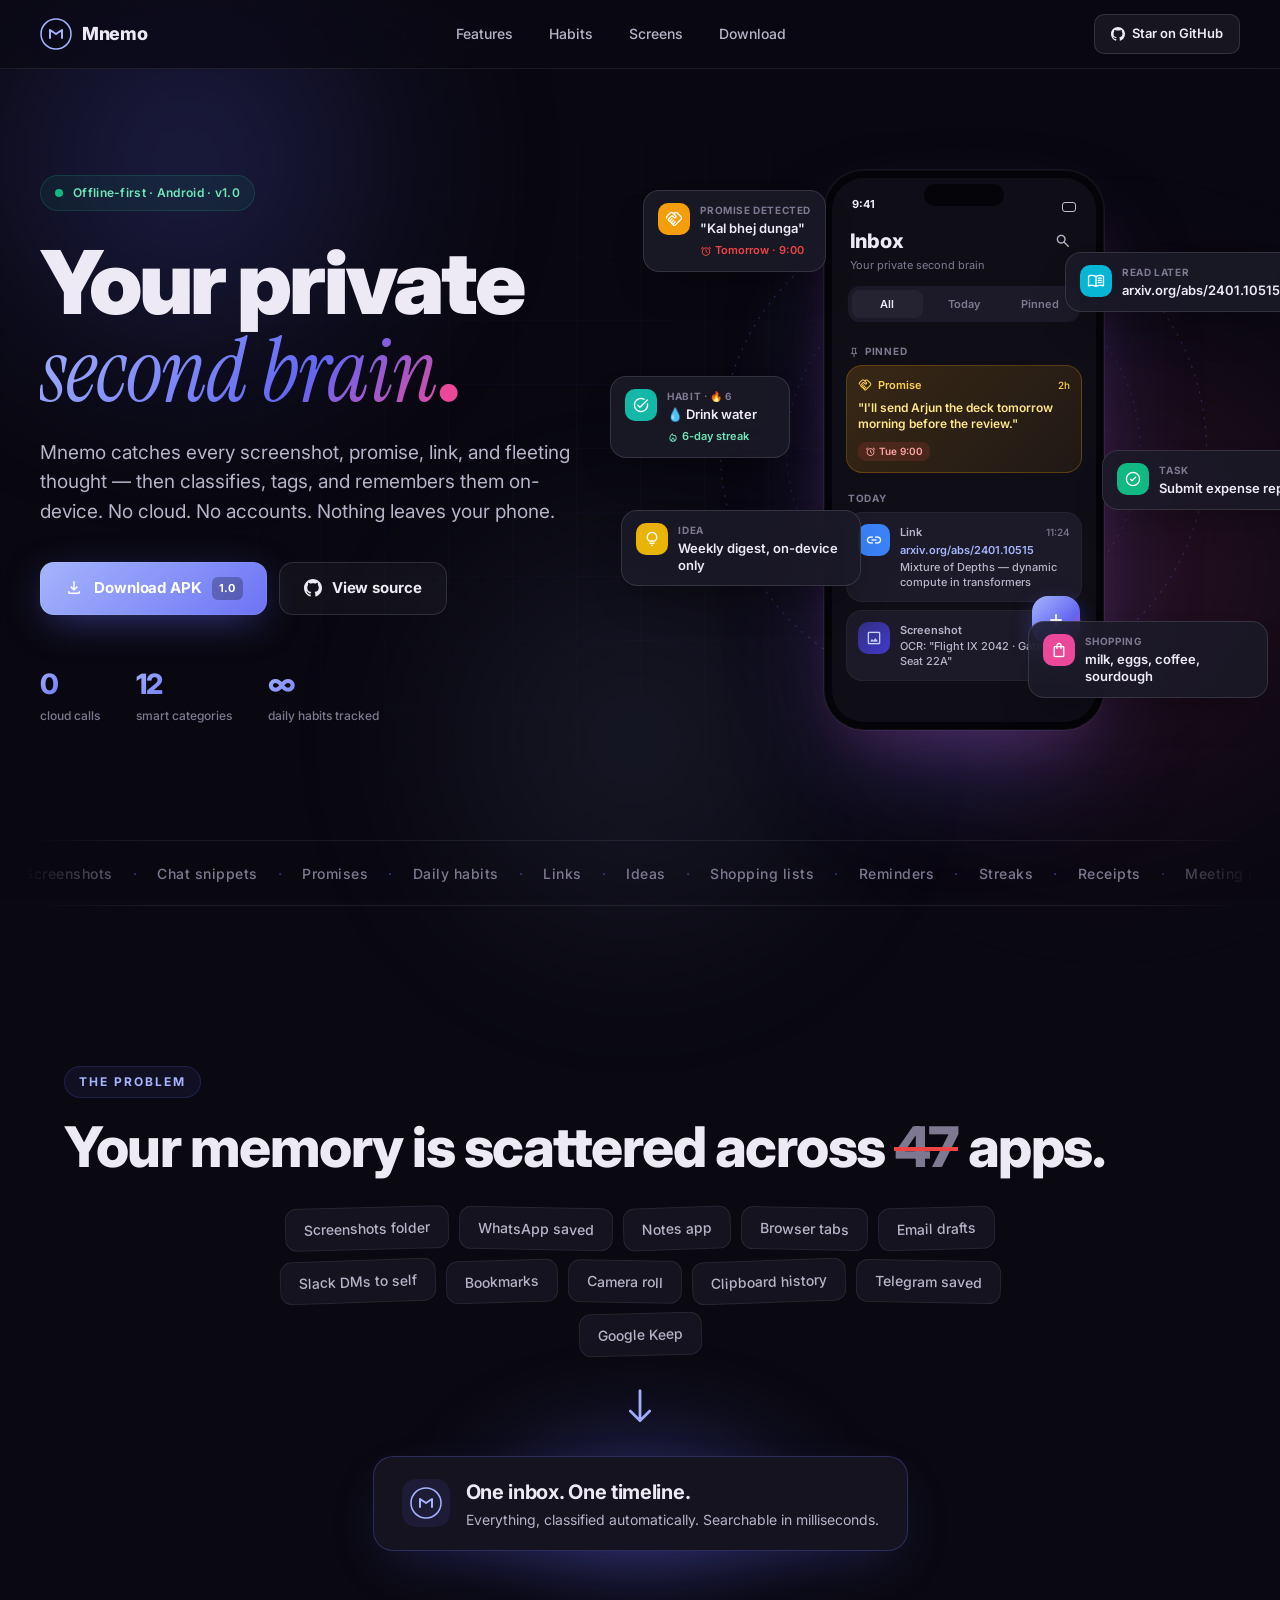
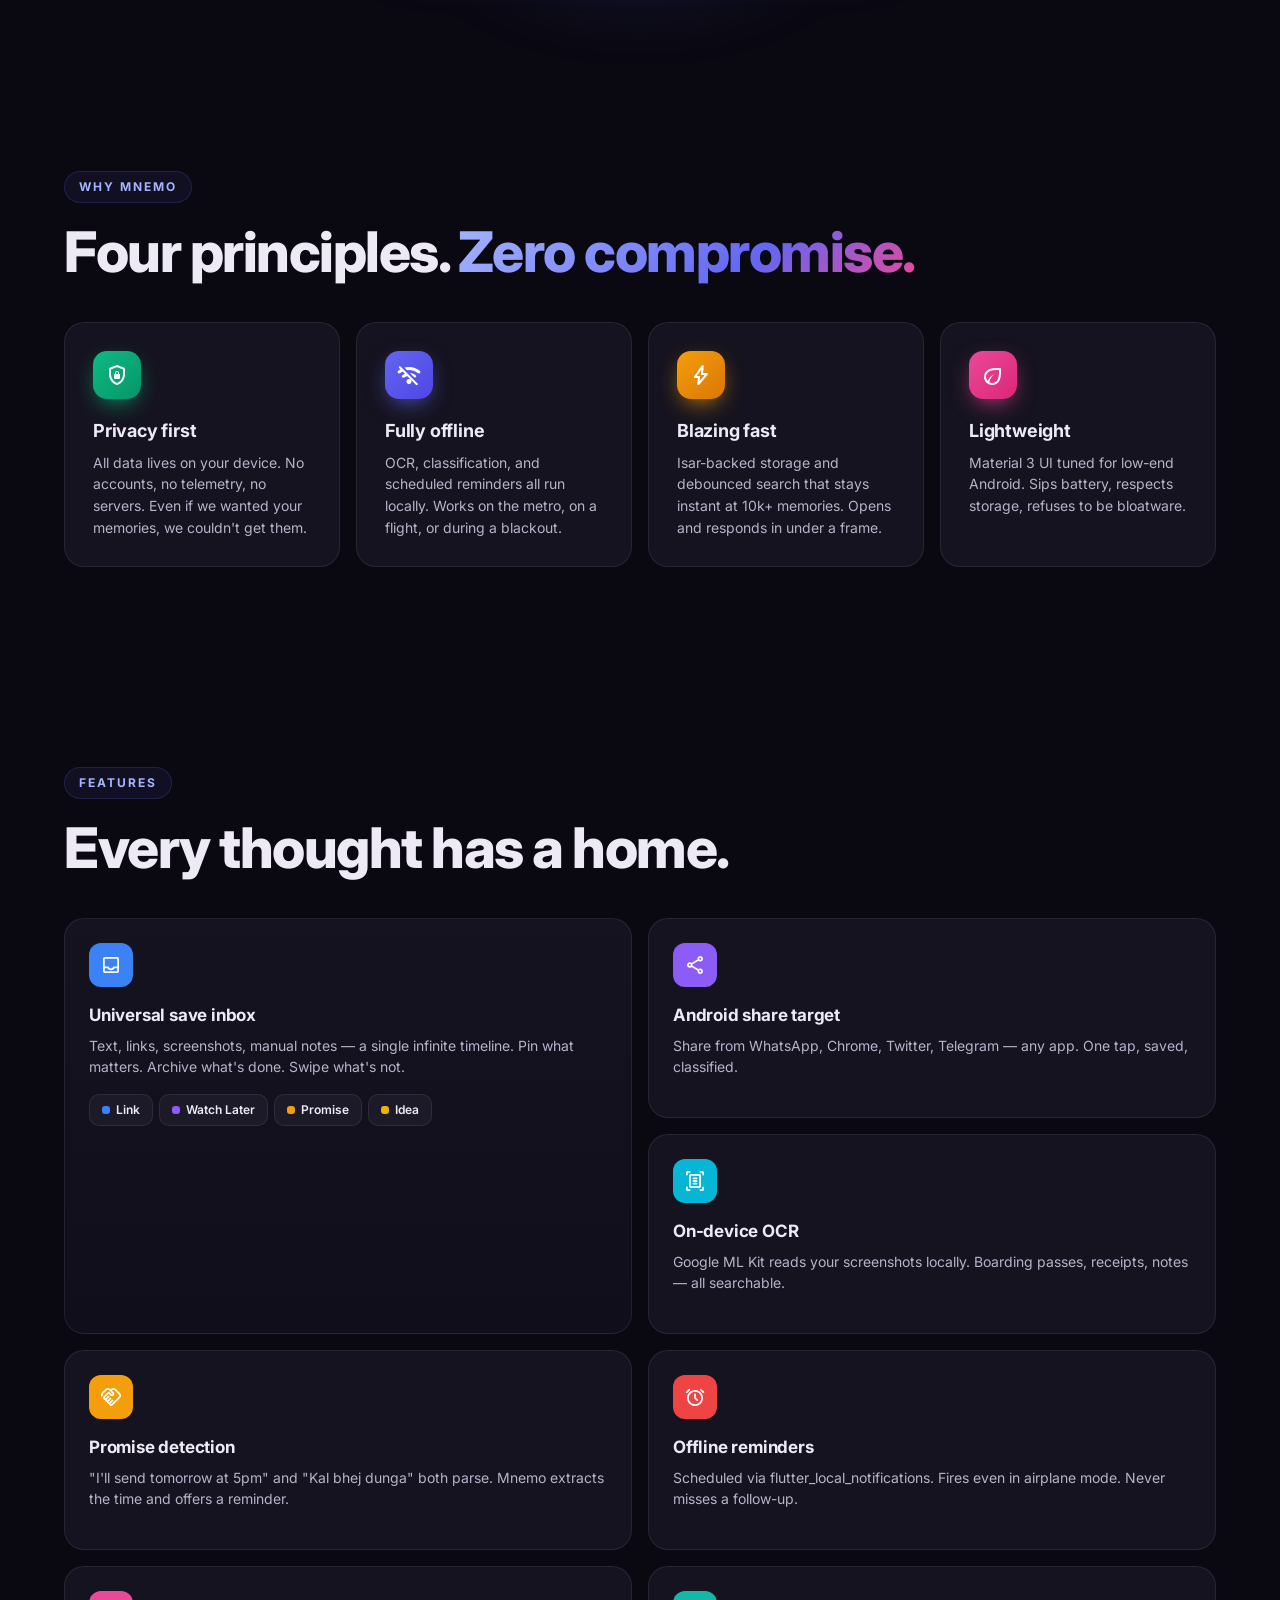
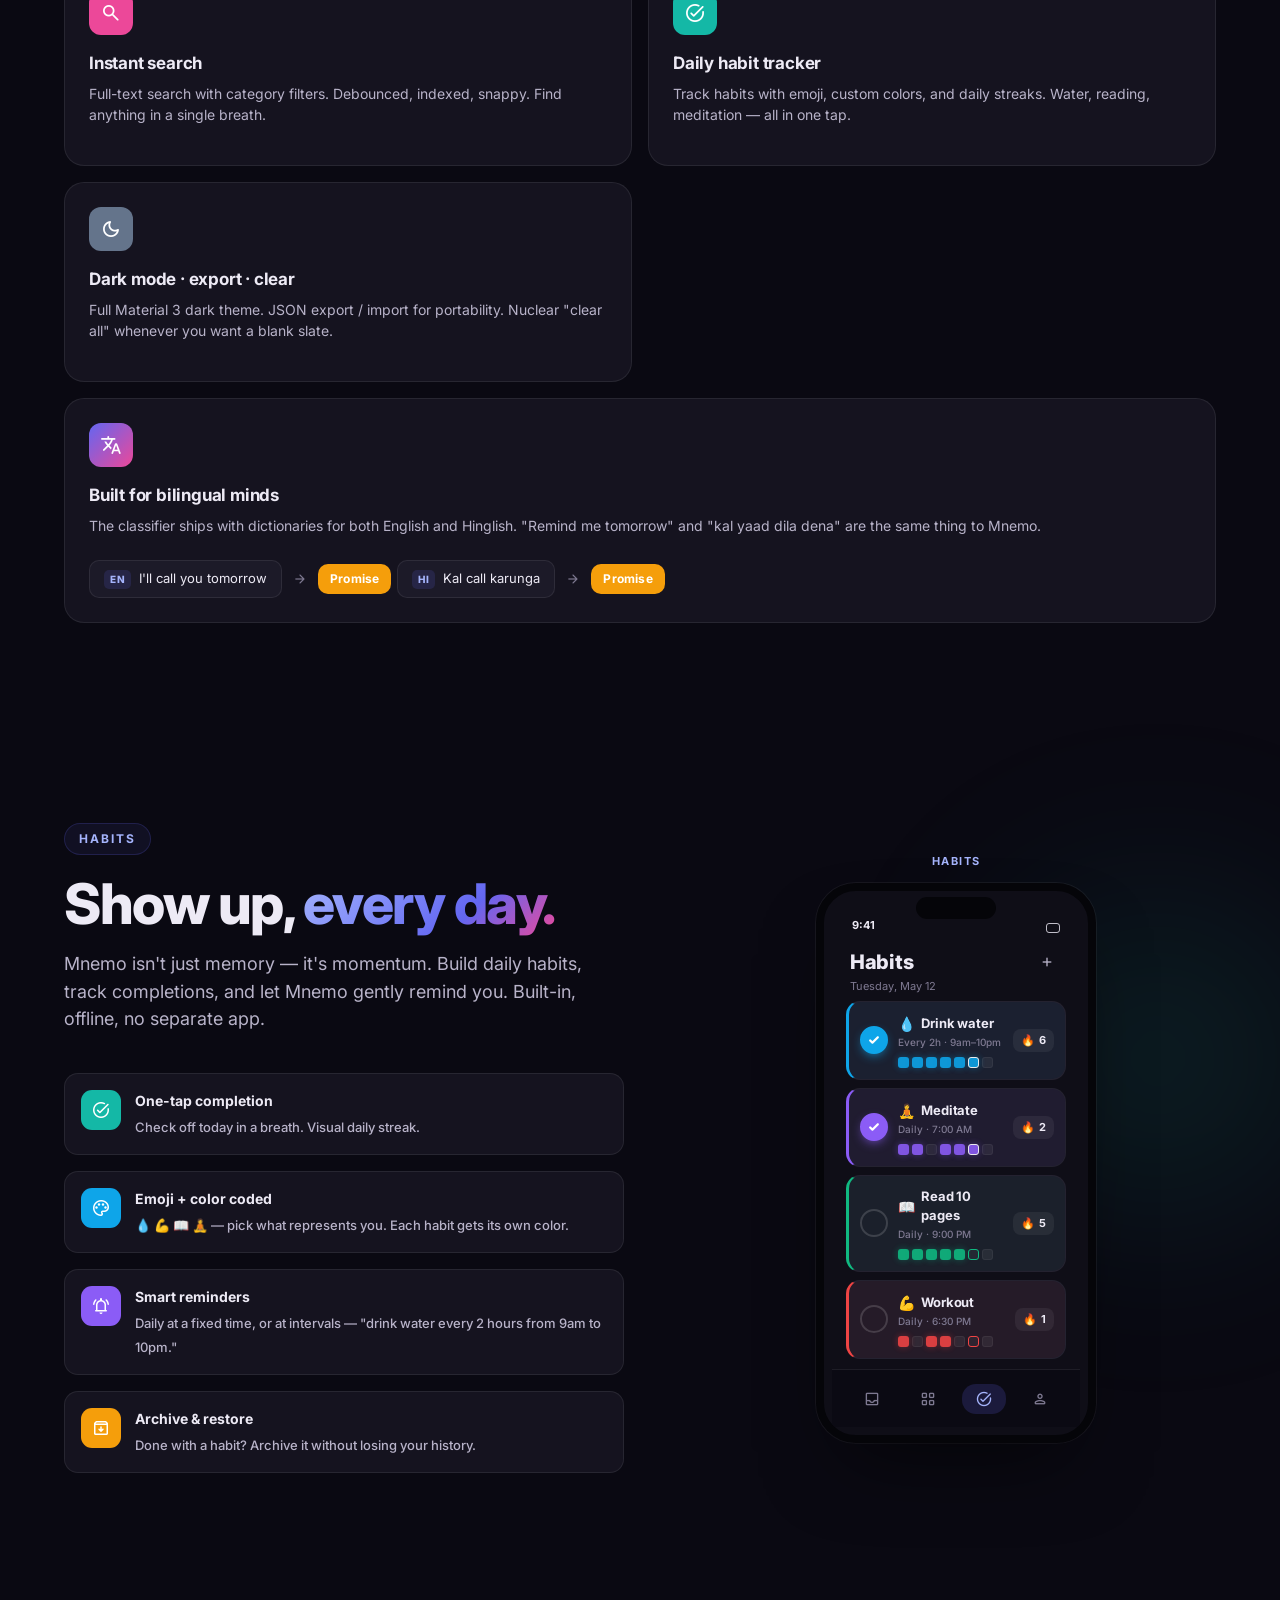
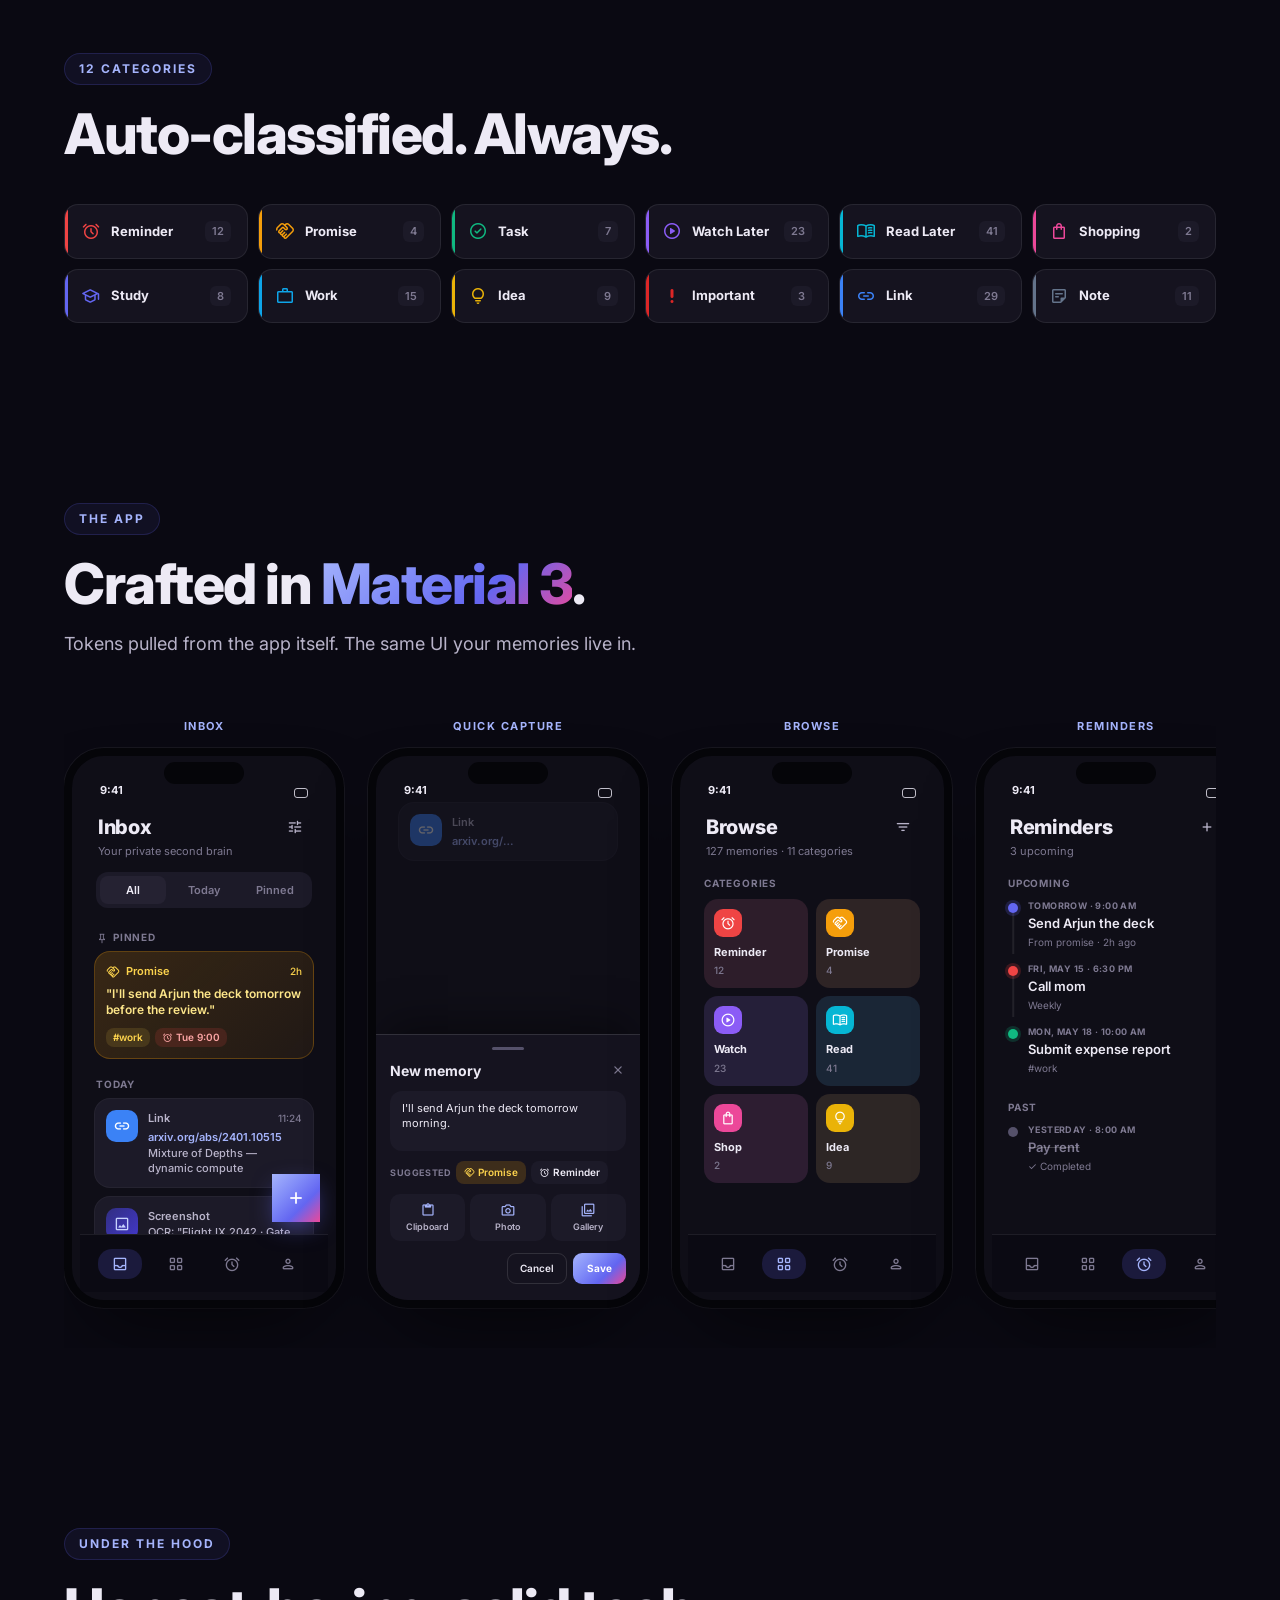
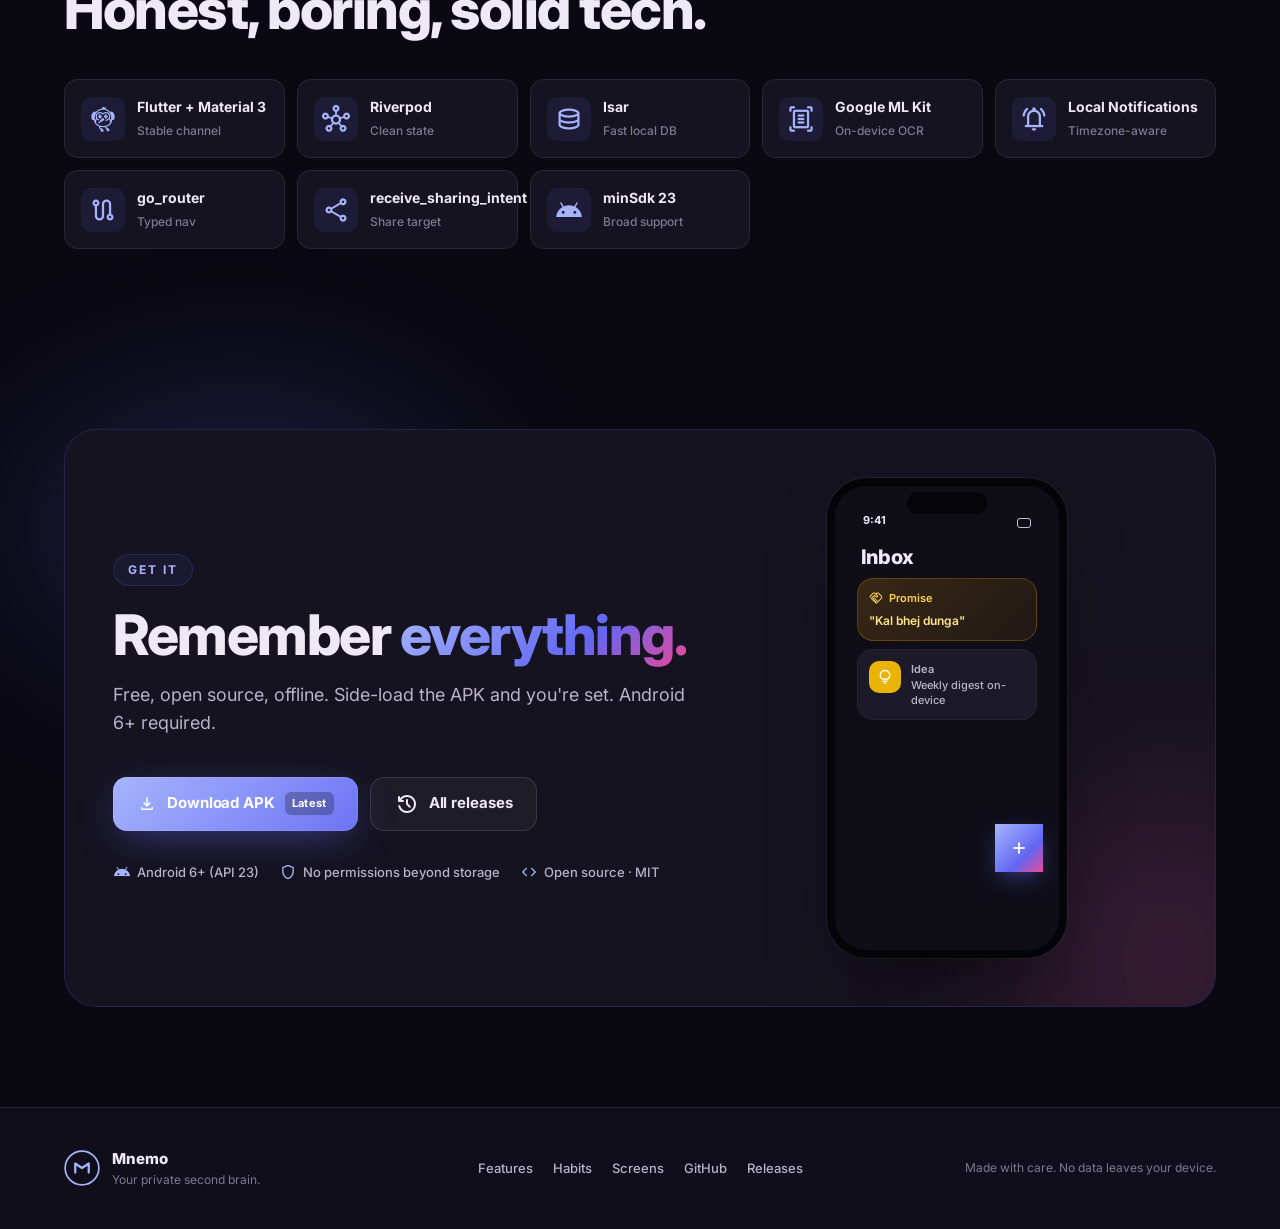
==== docs/index.html @ f864de1f "chore: move landing page to /docs for GitHub Pages" ====
<!DOCTYPE html>
<html lang="en">
<head>
<meta charset="utf-8"/>
<meta name="viewport" content="width=device-width,initial-scale=1"/>
<title>Mnemo — Your private second brain</title>
<meta name="description" content="An offline-first universal memory inbox. Saves everything. Runs on-device. No cloud. No accounts."/>
<link rel="preconnect" href="https://fonts.googleapis.com"/>
<link rel="preconnect" href="https://fonts.gstatic.com" crossorigin/>
<link href="https://fonts.googleapis.com/css2?family=Inter:wght@400;500;600;700;800;900&family=Instrument+Serif:ital@0;1&display=swap" rel="stylesheet"/>
<link href="https://fonts.googleapis.com/icon?family=Material+Symbols+Rounded:opsz,wght,FILL,GRAD@24,500,1,0" rel="stylesheet"/>
<link rel="stylesheet" href="styles.css"/>
</head>
<body>

<!-- Animated background grid -->
<div class="bg-grid"></div>
<div class="bg-noise"></div>
<div class="bg-orb orb-1"></div>
<div class="bg-orb orb-2"></div>
<div class="bg-orb orb-3"></div>

<!-- ========== NAV ========== -->
<nav>
  <div class="nav-inner">
    <a href="#" class="brand">
      <span class="brand-mark">
        <svg viewBox="0 0 32 32" fill="none"><circle cx="16" cy="16" r="15" stroke="url(#g1)" stroke-width="1.5"/><path d="M10 20V12L16 16L22 12V20" stroke="url(#g1)" stroke-width="2" stroke-linecap="round" stroke-linejoin="round"/><defs><linearGradient id="g1" x1="0" y1="0" x2="32" y2="32"><stop stop-color="#A5B4FC"/><stop offset="1" stop-color="#6366F1"/></linearGradient></defs></svg>
      </span>
      <span class="brand-text">Mnemo</span>
    </a>
    <div class="nav-links">
      <a href="#features">Features</a>
      <a href="#habits">Habits</a>
      <a href="#screens">Screens</a>
      <a href="#download">Download</a>
    </div>
    <a href="https://github.com/prakash66958-netizen/mnemo" target="_blank" rel="noopener" class="nav-cta">
      <svg viewBox="0 0 24 24" width="14" height="14" fill="currentColor"><path d="M12 0c-6.626 0-12 5.373-12 12 0 5.302 3.438 9.8 8.207 11.387.599.111.793-.261.793-.577v-2.234c-3.338.726-4.033-1.416-4.033-1.416-.546-1.387-1.333-1.756-1.333-1.756-1.089-.745.083-.729.083-.729 1.205.084 1.839 1.237 1.839 1.237 1.07 1.834 2.807 1.304 3.492.997.107-.775.418-1.305.762-1.604-2.665-.305-5.467-1.334-5.467-5.931 0-1.311.469-2.381 1.236-3.221-.124-.303-.535-1.524.117-3.176 0 0 1.008-.322 3.301 1.23.957-.266 1.983-.399 3.003-.404 1.02.005 2.047.138 3.006.404 2.291-1.552 3.297-1.23 3.297-1.23.653 1.653.242 2.874.118 3.176.77.84 1.235 1.911 1.235 3.221 0 4.609-2.807 5.624-5.479 5.921.43.372.823 1.102.823 2.222v3.293c0 .319.192.694.801.576 4.765-1.589 8.199-6.086 8.199-11.386 0-6.627-5.373-12-12-12z"/></svg>
      Star on GitHub
    </a>
  </div>
</nav>

<!-- ========== HERO ========== -->
<section class="hero">
  <div class="hero-inner">
    <div class="hero-left">
      <div class="eyebrow">
        <span class="dot-pulse"></span>
        <span>Offline-first · Android · v1.0</span>
      </div>
      <h1 class="hero-title">
        Your private<br/>
        <span class="serif">second brain</span><span class="accent-dot">.</span>
      </h1>
      <p class="hero-sub">
        Mnemo catches every screenshot, promise, link, and fleeting thought — then classifies, tags, and remembers them on-device. No cloud. No accounts. Nothing leaves your phone.
      </p>
      <div class="hero-ctas">
        <a href="#download" class="btn btn-primary">
          <span class="material-symbols-rounded">download</span>
          Download APK
          <span class="btn-ver">1.0</span>
        </a>
        <a href="https://github.com/prakash66958-netizen/mnemo" target="_blank" rel="noopener" class="btn btn-ghost">
          <svg viewBox="0 0 24 24" width="18" height="18" fill="currentColor"><path d="M12 0c-6.626 0-12 5.373-12 12 0 5.302 3.438 9.8 8.207 11.387.599.111.793-.261.793-.577v-2.234c-3.338.726-4.033-1.416-4.033-1.416-.546-1.387-1.333-1.756-1.333-1.756-1.089-.745.083-.729.083-.729 1.205.084 1.839 1.237 1.839 1.237 1.07 1.834 2.807 1.304 3.492.997.107-.775.418-1.305.762-1.604-2.665-.305-5.467-1.334-5.467-5.931 0-1.311.469-2.381 1.236-3.221-.124-.303-.535-1.524.117-3.176 0 0 1.008-.322 3.301 1.23.957-.266 1.983-.399 3.003-.404 1.02.005 2.047.138 3.006.404 2.291-1.552 3.297-1.23 3.297-1.23.653 1.653.242 2.874.118 3.176.77.84 1.235 1.911 1.235 3.221 0 4.609-2.807 5.624-5.479 5.921.43.372.823 1.102.823 2.222v3.293c0 .319.192.694.801.576 4.765-1.589 8.199-6.086 8.199-11.386 0-6.627-5.373-12-12-12z"/></svg>
          View source
        </a>
      </div>
      <div class="hero-facts">
        <div class="fact"><span class="fact-num">0</span><span class="fact-lbl">cloud calls</span></div>
        <div class="fact"><span class="fact-num">12</span><span class="fact-lbl">smart categories</span></div>
        <div class="fact"><span class="fact-num">∞</span><span class="fact-lbl">daily habits tracked</span></div>
      </div>
    </div>

    <!-- Floating cards stage -->
    <div class="hero-right">
      <div class="stage">
        <!-- Center phone -->
        <div class="phone-hero">
          <div class="phone-hero-screen">
            <div class="mini-status"><span>9:41</span><span class="pill-mini"></span></div>
            <div class="mini-appbar">
              <div>
                <div class="mini-title">Inbox</div>
                <div class="mini-sub">Your private second brain</div>
              </div>
              <div class="mini-icon"><span class="material-symbols-rounded">search</span></div>
            </div>
            <div class="mini-body">
              <div class="mini-chip-row">
                <span class="mini-chip active">All</span>
                <span class="mini-chip">Today</span>
                <span class="mini-chip">Pinned</span>
              </div>
              <div class="mini-section"><span class="material-symbols-rounded">push_pin</span>Pinned</div>
              <div class="mini-card pinned">
                <div class="mini-card-head">
                  <span class="material-symbols-rounded">handshake</span>
                  <span>Promise</span>
                  <span class="mini-time">2h</span>
                </div>
                <div class="mini-card-text">"I'll send Arjun the deck tomorrow morning before the review."</div>
                <div class="mini-card-row">
                  <span class="mini-tag-bell"><span class="material-symbols-rounded">alarm</span>Tue 9:00</span>
                </div>
              </div>
              <div class="mini-section">Today</div>
              <div class="mini-card">
                <div class="mini-badge" style="background:#3B82F6"><span class="material-symbols-rounded">link</span></div>
                <div class="mini-card-col">
                  <div class="mini-card-head"><span>Link</span><span class="mini-time">11:24</span></div>
                  <div class="mini-url">arxiv.org/abs/2401.10515</div>
                  <div class="mini-card-text small">Mixture of Depths — dynamic compute in transformers</div>
                </div>
              </div>
              <div class="mini-card">
                <div class="mini-thumb"><span class="material-symbols-rounded">image</span></div>
                <div class="mini-card-col">
                  <div class="mini-card-head"><span>Screenshot</span><span class="mini-time">10:02</span></div>
                  <div class="mini-card-text small">OCR: "Flight IX 2042 · Gate B12 · Seat 22A"</div>
                </div>
              </div>
            </div>
            <div class="mini-fab"><span class="material-symbols-rounded">add</span></div>
          </div>
        </div>

        <!-- Floating cards around phone -->
        <div class="float float-1">
          <div class="f-badge" style="background:#F59E0B"><span class="material-symbols-rounded">handshake</span></div>
          <div>
            <div class="f-label">Promise detected</div>
            <div class="f-text">"Kal bhej dunga"</div>
            <div class="f-meta"><span class="material-symbols-rounded">alarm</span>Tomorrow · 9:00</div>
          </div>
        </div>
        <div class="float float-2">
          <div class="f-badge" style="background:#06B6D4"><span class="material-symbols-rounded">menu_book</span></div>
          <div>
            <div class="f-label">Read Later</div>
            <div class="f-text">arxiv.org/abs/2401.10515</div>
          </div>
        </div>
        <div class="float float-3">
          <div class="f-badge" style="background:#EAB308"><span class="material-symbols-rounded">lightbulb</span></div>
          <div>
            <div class="f-label">Idea</div>
            <div class="f-text">Weekly digest, on-device only</div>
          </div>
        </div>
        <div class="float float-4">
          <div class="f-badge" style="background:#EC4899"><span class="material-symbols-rounded">shopping_bag</span></div>
          <div>
            <div class="f-label">Shopping</div>
            <div class="f-text">milk, eggs, coffee, sourdough</div>
          </div>
        </div>
        <div class="float float-5">
          <div class="f-badge" style="background:#10B981"><span class="material-symbols-rounded">check_circle</span></div>
          <div>
            <div class="f-label">Task</div>
            <div class="f-text">Submit expense report</div>
          </div>
        </div>
        <div class="float float-6">
          <div class="f-badge" style="background:#14B8A6"><span class="material-symbols-rounded">task_alt</span></div>
          <div>
            <div class="f-label">Habit · 🔥 6</div>
            <div class="f-text">💧 Drink water</div>
            <div class="f-meta" style="color:#6EE7B7"><span class="material-symbols-rounded">local_fire_department</span>6-day streak</div>
          </div>
        </div>

        <!-- Decorative lines -->
        <svg class="stage-lines" viewBox="0 0 600 600" fill="none" aria-hidden="true">
          <circle cx="300" cy="300" r="220" stroke="url(#sg)" stroke-width="1" stroke-dasharray="2 6" opacity="0.3"/>
          <circle cx="300" cy="300" r="160" stroke="url(#sg)" stroke-width="1" stroke-dasharray="2 6" opacity="0.2"/>
          <defs><linearGradient id="sg" x1="0" y1="0" x2="600" y2="600"><stop stop-color="#6366F1"/><stop offset="1" stop-color="#EC4899"/></linearGradient></defs>
        </svg>
      </div>
    </div>
  </div>

  <!-- Ticker -->
  <div class="ticker">
    <div class="ticker-track">
      <span>Screenshots</span><span class="sep">·</span>
      <span>Chat snippets</span><span class="sep">·</span>
      <span>Promises</span><span class="sep">·</span>
      <span>Daily habits</span><span class="sep">·</span>
      <span>Links</span><span class="sep">·</span>
      <span>Ideas</span><span class="sep">·</span>
      <span>Shopping lists</span><span class="sep">·</span>
      <span>Reminders</span><span class="sep">·</span>
      <span>Streaks</span><span class="sep">·</span>
      <span>Receipts</span><span class="sep">·</span>
      <span>Meeting notes</span><span class="sep">·</span>
      <span>Boarding passes</span><span class="sep">·</span>
      <span>Screenshots</span><span class="sep">·</span>
      <span>Chat snippets</span><span class="sep">·</span>
      <span>Promises</span><span class="sep">·</span>
      <span>Daily habits</span><span class="sep">·</span>
      <span>Links</span><span class="sep">·</span>
      <span>Ideas</span><span class="sep">·</span>
      <span>Shopping lists</span><span class="sep">·</span>
      <span>Reminders</span><span class="sep">·</span>
      <span>Streaks</span><span class="sep">·</span>
      <span>Receipts</span><span class="sep">·</span>
      <span>Meeting notes</span><span class="sep">·</span>
      <span>Boarding passes</span><span class="sep">·</span>
    </div>
  </div>
</section>

<!-- ========== PROBLEM ========== -->
<section class="problem">
  <div class="wrap">
    <div class="kicker">The problem</div>
    <h2 class="section-title">Your memory is scattered across <span class="line-through">47</span> apps.</h2>
    <div class="scatter">
      <div class="scatter-item">Screenshots folder</div>
      <div class="scatter-item">WhatsApp saved</div>
      <div class="scatter-item">Notes app</div>
      <div class="scatter-item">Browser tabs</div>
      <div class="scatter-item">Email drafts</div>
      <div class="scatter-item">Slack DMs to self</div>
      <div class="scatter-item">Bookmarks</div>
      <div class="scatter-item">Camera roll</div>
      <div class="scatter-item">Clipboard history</div>
      <div class="scatter-item">Telegram saved</div>
      <div class="scatter-item">Google Keep</div>
    </div>
    <div class="arrow-down">
      <span class="material-symbols-rounded">south</span>
    </div>
    <div class="unified">
      <div class="unified-glow"></div>
      <div class="unified-card">
        <div class="unified-logo">
          <svg viewBox="0 0 32 32" fill="none"><circle cx="16" cy="16" r="15" stroke="url(#g2)" stroke-width="1.5"/><path d="M10 20V12L16 16L22 12V20" stroke="url(#g2)" stroke-width="2" stroke-linecap="round" stroke-linejoin="round"/><defs><linearGradient id="g2" x1="0" y1="0" x2="32" y2="32"><stop stop-color="#A5B4FC"/><stop offset="1" stop-color="#6366F1"/></linearGradient></defs></svg>
        </div>
        <div>
          <div class="unified-title">One inbox. One timeline.</div>
          <div class="unified-sub">Everything, classified automatically. Searchable in milliseconds.</div>
        </div>
      </div>
    </div>
  </div>
</section>

<!-- ========== PILLARS ========== -->
<section class="pillars">
  <div class="wrap">
    <div class="kicker">Why Mnemo</div>
    <h2 class="section-title">Four principles. <span class="grad">Zero compromise.</span></h2>
    <div class="pillars-grid">
      <div class="pillar" style="--c1:#10B981;--c2:#059669">
        <div class="p-ic"><span class="material-symbols-rounded">shield_lock</span></div>
        <h3>Privacy first</h3>
        <p>All data lives on your device. No accounts, no telemetry, no servers. Even if we wanted your memories, we couldn't get them.</p>
      </div>
      <div class="pillar" style="--c1:#6366F1;--c2:#4F46E5">
        <div class="p-ic"><span class="material-symbols-rounded">wifi_off</span></div>
        <h3>Fully offline</h3>
        <p>OCR, classification, and scheduled reminders all run locally. Works on the metro, on a flight, or during a blackout.</p>
      </div>
      <div class="pillar" style="--c1:#F59E0B;--c2:#D97706">
        <div class="p-ic"><span class="material-symbols-rounded">bolt</span></div>
        <h3>Blazing fast</h3>
        <p>Isar-backed storage and debounced search that stays instant at 10k+ memories. Opens and responds in under a frame.</p>
      </div>
      <div class="pillar" style="--c1:#EC4899;--c2:#DB2777">
        <div class="p-ic"><span class="material-symbols-rounded">eco</span></div>
        <h3>Lightweight</h3>
        <p>Material 3 UI tuned for low-end Android. Sips battery, respects storage, refuses to be bloatware.</p>
      </div>
    </div>
  </div>
</section>

<!-- ========== FEATURES ========== -->
<section class="features" id="features">
  <div class="wrap">
    <div class="kicker">Features</div>
    <h2 class="section-title">Every thought has a home.</h2>
    <div class="features-grid">
      <div class="feat big">
        <div class="feat-ic" style="background:#3B82F6"><span class="material-symbols-rounded">inbox</span></div>
        <h4>Universal save inbox</h4>
        <p>Text, links, screenshots, manual notes — a single infinite timeline. Pin what matters. Archive what's done. Swipe what's not.</p>
        <div class="feat-demo">
          <div class="demo-pill"><span class="dot" style="background:#3B82F6"></span>Link</div>
          <div class="demo-pill"><span class="dot" style="background:#8B5CF6"></span>Watch Later</div>
          <div class="demo-pill"><span class="dot" style="background:#F59E0B"></span>Promise</div>
          <div class="demo-pill"><span class="dot" style="background:#EAB308"></span>Idea</div>
        </div>
      </div>
      <div class="feat">
        <div class="feat-ic" style="background:#8B5CF6"><span class="material-symbols-rounded">share</span></div>
        <h4>Android share target</h4>
        <p>Share from WhatsApp, Chrome, Twitter, Telegram — any app. One tap, saved, classified.</p>
      </div>
      <div class="feat">
        <div class="feat-ic" style="background:#06B6D4"><span class="material-symbols-rounded">document_scanner</span></div>
        <h4>On-device OCR</h4>
        <p>Google ML Kit reads your screenshots locally. Boarding passes, receipts, notes — all searchable.</p>
      </div>
      <div class="feat">
        <div class="feat-ic" style="background:#F59E0B"><span class="material-symbols-rounded">handshake</span></div>
        <h4>Promise detection</h4>
        <p>"I'll send tomorrow at 5pm" and "Kal bhej dunga" both parse. Mnemo extracts the time and offers a reminder.</p>
      </div>
      <div class="feat">
        <div class="feat-ic" style="background:#EF4444"><span class="material-symbols-rounded">alarm</span></div>
        <h4>Offline reminders</h4>
        <p>Scheduled via flutter_local_notifications. Fires even in airplane mode. Never misses a follow-up.</p>
      </div>
      <div class="feat">
        <div class="feat-ic" style="background:#EC4899"><span class="material-symbols-rounded">search</span></div>
        <h4>Instant search</h4>
        <p>Full-text search with category filters. Debounced, indexed, snappy. Find anything in a single breath.</p>
      </div>
      <div class="feat">
        <div class="feat-ic" style="background:#14B8A6"><span class="material-symbols-rounded">task_alt</span></div>
        <h4>Daily habit tracker</h4>
        <p>Track habits with emoji, custom colors, and daily streaks. Water, reading, meditation — all in one tap.</p>
      </div>
      <div class="feat">
        <div class="feat-ic" style="background:#64748B"><span class="material-symbols-rounded">dark_mode</span></div>
        <h4>Dark mode · export · clear</h4>
        <p>Full Material 3 dark theme. JSON export / import for portability. Nuclear "clear all" whenever you want a blank slate.</p>
      </div>
      <div class="feat wide">
        <div class="feat-ic" style="background:linear-gradient(135deg,#6366F1,#EC4899)"><span class="material-symbols-rounded">translate</span></div>
        <h4>Built for bilingual minds</h4>
        <p>The classifier ships with dictionaries for both English and Hinglish. "Remind me tomorrow" and "kal yaad dila dena" are the same thing to Mnemo.</p>
        <div class="feat-demo">
          <div class="lang-pair">
            <div class="lang"><span class="flag">EN</span>I'll call you tomorrow</div>
            <span class="material-symbols-rounded arr">arrow_forward</span>
            <div class="lang-result" style="background:#F59E0B">Promise</div>
          </div>
          <div class="lang-pair">
            <div class="lang"><span class="flag">HI</span>Kal call karunga</div>
            <span class="material-symbols-rounded arr">arrow_forward</span>
            <div class="lang-result" style="background:#F59E0B">Promise</div>
          </div>
        </div>
      </div>
    </div>
  </div>
</section>

<!-- ========== HABITS ========== -->
<section class="habits" id="habits">
  <div class="wrap">
    <div class="habits-grid">
      <div class="habits-copy">
        <div class="kicker">Habits</div>
        <h2 class="section-title">Show up, <span class="grad">every day.</span></h2>
        <p class="section-sub">Mnemo isn't just memory — it's momentum. Build daily habits, track completions, and let Mnemo gently remind you. Built-in, offline, no separate app.</p>

        <div class="habit-feats">
          <div class="hf">
            <div class="hf-ic" style="background:#14B8A6"><span class="material-symbols-rounded">task_alt</span></div>
            <div>
              <b>One-tap completion</b>
              <em>Check off today in a breath. Visual daily streak.</em>
            </div>
          </div>
          <div class="hf">
            <div class="hf-ic" style="background:#0EA5E9"><span class="material-symbols-rounded">palette</span></div>
            <div>
              <b>Emoji + color coded</b>
              <em>💧 💪 📖 🧘 — pick what represents you. Each habit gets its own color.</em>
            </div>
          </div>
          <div class="hf">
            <div class="hf-ic" style="background:#8B5CF6"><span class="material-symbols-rounded">notifications_active</span></div>
            <div>
              <b>Smart reminders</b>
              <em>Daily at a fixed time, or at intervals — "drink water every 2 hours from 9am to 10pm."</em>
            </div>
          </div>
          <div class="hf">
            <div class="hf-ic" style="background:#F59E0B"><span class="material-symbols-rounded">archive</span></div>
            <div>
              <b>Archive &amp; restore</b>
              <em>Done with a habit? Archive it without losing your history.</em>
            </div>
          </div>
        </div>
      </div>

      <div class="habits-phone">
        <div class="phone">
          <div class="phone-label">Habits</div>
          <div class="phone-screen">
            <div class="mini-status"><span>9:41</span><span class="pill-mini"></span></div>
            <div class="mini-appbar">
              <div>
                <div class="mini-title">Habits</div>
                <div class="mini-sub">Tuesday, May 12</div>
              </div>
              <div class="mini-icon"><span class="material-symbols-rounded">add</span></div>
            </div>
            <div class="mini-body scroll">
              <div class="habit-card" style="--c:#0EA5E9">
                <div class="habit-check checked">
                  <span class="material-symbols-rounded">check</span>
                </div>
                <div class="habit-body">
                  <div class="habit-name"><span class="habit-emoji">💧</span>Drink water</div>
                  <div class="habit-meta">Every 2h · 9am–10pm</div>
                  <div class="streak">
                    <span class="streak-day done"></span>
                    <span class="streak-day done"></span>
                    <span class="streak-day done"></span>
                    <span class="streak-day done"></span>
                    <span class="streak-day done"></span>
                    <span class="streak-day done today"></span>
                    <span class="streak-day"></span>
                  </div>
                </div>
                <div class="habit-streak-num">🔥 6</div>
              </div>

              <div class="habit-card" style="--c:#8B5CF6">
                <div class="habit-check checked">
                  <span class="material-symbols-rounded">check</span>
                </div>
                <div class="habit-body">
                  <div class="habit-name"><span class="habit-emoji">🧘</span>Meditate</div>
                  <div class="habit-meta">Daily · 7:00 AM</div>
                  <div class="streak">
                    <span class="streak-day done"></span>
                    <span class="streak-day done"></span>
                    <span class="streak-day"></span>
                    <span class="streak-day done"></span>
                    <span class="streak-day done"></span>
                    <span class="streak-day done today"></span>
                    <span class="streak-day"></span>
                  </div>
                </div>
                <div class="habit-streak-num">🔥 2</div>
              </div>

              <div class="habit-card" style="--c:#10B981">
                <div class="habit-check">
                  <span class="material-symbols-rounded">check</span>
                </div>
                <div class="habit-body">
                  <div class="habit-name"><span class="habit-emoji">📖</span>Read 10 pages</div>
                  <div class="habit-meta">Daily · 9:00 PM</div>
                  <div class="streak">
                    <span class="streak-day done"></span>
                    <span class="streak-day done"></span>
                    <span class="streak-day done"></span>
                    <span class="streak-day done"></span>
                    <span class="streak-day done"></span>
                    <span class="streak-day today"></span>
                    <span class="streak-day"></span>
                  </div>
                </div>
                <div class="habit-streak-num">🔥 5</div>
              </div>

              <div class="habit-card" style="--c:#EF4444">
                <div class="habit-check">
                  <span class="material-symbols-rounded">check</span>
                </div>
                <div class="habit-body">
                  <div class="habit-name"><span class="habit-emoji">💪</span>Workout</div>
                  <div class="habit-meta">Daily · 6:30 PM</div>
                  <div class="streak">
                    <span class="streak-day done"></span>
                    <span class="streak-day"></span>
                    <span class="streak-day done"></span>
                    <span class="streak-day done"></span>
                    <span class="streak-day"></span>
                    <span class="streak-day today"></span>
                    <span class="streak-day"></span>
                  </div>
                </div>
                <div class="habit-streak-num">🔥 1</div>
              </div>
            </div>
            <div class="mini-nav">
              <div class="mini-tab"><span class="material-symbols-rounded">inbox</span></div>
              <div class="mini-tab"><span class="material-symbols-rounded">grid_view</span></div>
              <div class="mini-tab active"><span class="material-symbols-rounded">task_alt</span></div>
              <div class="mini-tab"><span class="material-symbols-rounded">person</span></div>
            </div>
          </div>
        </div>
      </div>
    </div>
  </div>
</section>

<!-- ========== CATEGORIES ========== -->
<section class="cats">
  <div class="wrap">
    <div class="kicker">12 categories</div>
    <h2 class="section-title">Auto-classified. Always.</h2>
    <div class="cats-grid">
      <div class="cat" style="--c:#EF4444"><span class="material-symbols-rounded">alarm</span><b>Reminder</b><em>12</em></div>
      <div class="cat" style="--c:#F59E0B"><span class="material-symbols-rounded">handshake</span><b>Promise</b><em>4</em></div>
      <div class="cat" style="--c:#10B981"><span class="material-symbols-rounded">check_circle</span><b>Task</b><em>7</em></div>
      <div class="cat" style="--c:#8B5CF6"><span class="material-symbols-rounded">play_circle</span><b>Watch Later</b><em>23</em></div>
      <div class="cat" style="--c:#06B6D4"><span class="material-symbols-rounded">menu_book</span><b>Read Later</b><em>41</em></div>
      <div class="cat" style="--c:#EC4899"><span class="material-symbols-rounded">shopping_bag</span><b>Shopping</b><em>2</em></div>
      <div class="cat" style="--c:#6366F1"><span class="material-symbols-rounded">school</span><b>Study</b><em>8</em></div>
      <div class="cat" style="--c:#0EA5E9"><span class="material-symbols-rounded">work</span><b>Work</b><em>15</em></div>
      <div class="cat" style="--c:#EAB308"><span class="material-symbols-rounded">lightbulb</span><b>Idea</b><em>9</em></div>
      <div class="cat" style="--c:#DC2626"><span class="material-symbols-rounded">priority_high</span><b>Important</b><em>3</em></div>
      <div class="cat" style="--c:#3B82F6"><span class="material-symbols-rounded">link</span><b>Link</b><em>29</em></div>
      <div class="cat" style="--c:#64748B"><span class="material-symbols-rounded">sticky_note_2</span><b>Note</b><em>11</em></div>
    </div>
  </div>
</section>

<!-- ========== SCREENS ========== -->
<section class="screens" id="screens">
  <div class="wrap">
    <div class="kicker">The app</div>
    <h2 class="section-title">Crafted in <span class="grad">Material 3</span>.</h2>
    <p class="section-sub">Tokens pulled from the app itself. The same UI your memories live in.</p>

    <div class="phones">
      <!-- Phone 1: Inbox -->
      <div class="phone">
        <div class="phone-label">Inbox</div>
        <div class="phone-screen">
          <div class="mini-status"><span>9:41</span><span class="pill-mini"></span></div>
          <div class="mini-appbar">
            <div>
              <div class="mini-title">Inbox</div>
              <div class="mini-sub">Your private second brain</div>
            </div>
            <div class="mini-icon"><span class="material-symbols-rounded">tune</span></div>
          </div>
          <div class="mini-body scroll">
            <div class="mini-chip-row">
              <span class="mini-chip active">All</span>
              <span class="mini-chip">Today</span>
              <span class="mini-chip">Pinned</span>
            </div>
            <div class="mini-section"><span class="material-symbols-rounded">push_pin</span>Pinned</div>
            <div class="mini-card pinned">
              <div class="mini-card-head">
                <span class="material-symbols-rounded">handshake</span>
                <span>Promise</span>
                <span class="mini-time">2h</span>
              </div>
              <div class="mini-card-text">"I'll send Arjun the deck tomorrow before the review."</div>
              <div class="mini-card-row">
                <span class="mini-tag">#work</span>
                <span class="mini-tag-bell"><span class="material-symbols-rounded">alarm</span>Tue 9:00</span>
              </div>
            </div>
            <div class="mini-section">Today</div>
            <div class="mini-card">
              <div class="mini-badge" style="background:#3B82F6"><span class="material-symbols-rounded">link</span></div>
              <div class="mini-card-col">
                <div class="mini-card-head"><span>Link</span><span class="mini-time">11:24</span></div>
                <div class="mini-url">arxiv.org/abs/2401.10515</div>
                <div class="mini-card-text small">Mixture of Depths — dynamic compute</div>
              </div>
            </div>
            <div class="mini-card">
              <div class="mini-thumb"><span class="material-symbols-rounded">image</span></div>
              <div class="mini-card-col">
                <div class="mini-card-head"><span>Screenshot</span><span class="mini-time">10:02</span></div>
                <div class="mini-card-text small">OCR: "Flight IX 2042 · Gate B12 · Seat 22A"</div>
              </div>
            </div>
            <div class="mini-card">
              <div class="mini-badge" style="background:#EC4899"><span class="material-symbols-rounded">shopping_bag</span></div>
              <div class="mini-card-col">
                <div class="mini-card-head"><span>Shopping</span><span class="mini-time">Yst</span></div>
                <div class="mini-card-text small">milk, eggs, olive oil, coffee</div>
              </div>
            </div>
          </div>
          <div class="mini-fab"><span class="material-symbols-rounded">add</span></div>
          <div class="mini-nav">
            <div class="mini-tab active"><span class="material-symbols-rounded">inbox</span></div>
            <div class="mini-tab"><span class="material-symbols-rounded">grid_view</span></div>
            <div class="mini-tab"><span class="material-symbols-rounded">alarm</span></div>
            <div class="mini-tab"><span class="material-symbols-rounded">person</span></div>
          </div>
        </div>
      </div>

      <!-- Phone 2: Capture -->
      <div class="phone">
        <div class="phone-label">Quick Capture</div>
        <div class="phone-screen">
          <div class="mini-status"><span>9:41</span><span class="pill-mini"></span></div>
          <div class="mini-body dim">
            <div class="mini-card"><div class="mini-badge" style="background:#3B82F6"><span class="material-symbols-rounded">link</span></div><div class="mini-card-col"><div class="mini-card-head"><span>Link</span></div><div class="mini-url">arxiv.org/…</div></div></div>
          </div>
          <div class="sheet">
            <div class="sheet-grip"></div>
            <div class="sheet-head">
              <div class="sheet-title">New memory</div>
              <span class="material-symbols-rounded">close</span>
            </div>
            <div class="sheet-box">I'll send Arjun the deck tomorrow morning.</div>
            <div class="sheet-sug">
              <span class="sug-lbl">SUGGESTED</span>
              <span class="sug-chip glow"><span class="material-symbols-rounded">handshake</span>Promise</span>
              <span class="sug-chip"><span class="material-symbols-rounded">alarm</span>Reminder</span>
            </div>
            <div class="sheet-sources">
              <div class="src"><span class="material-symbols-rounded">content_paste</span>Clipboard</div>
              <div class="src"><span class="material-symbols-rounded">photo_camera</span>Photo</div>
              <div class="src"><span class="material-symbols-rounded">collections</span>Gallery</div>
            </div>
            <div class="sheet-cta">
              <button class="sheet-btn-g">Cancel</button>
              <button class="sheet-btn-p">Save</button>
            </div>
          </div>
        </div>
      </div>

      <!-- Phone 3: Browse -->
      <div class="phone">
        <div class="phone-label">Browse</div>
        <div class="phone-screen">
          <div class="mini-status"><span>9:41</span><span class="pill-mini"></span></div>
          <div class="mini-appbar">
            <div>
              <div class="mini-title">Browse</div>
              <div class="mini-sub">127 memories · 11 categories</div>
            </div>
            <div class="mini-icon"><span class="material-symbols-rounded">filter_list</span></div>
          </div>
          <div class="mini-body scroll">
            <div class="mini-section">Categories</div>
            <div class="mini-cat-grid">
              <div class="mini-cat" style="--c:#EF4444"><div class="mini-cat-ic"><span class="material-symbols-rounded">alarm</span></div><b>Reminder</b><em>12</em></div>
              <div class="mini-cat" style="--c:#F59E0B"><div class="mini-cat-ic"><span class="material-symbols-rounded">handshake</span></div><b>Promise</b><em>4</em></div>
              <div class="mini-cat" style="--c:#8B5CF6"><div class="mini-cat-ic"><span class="material-symbols-rounded">play_circle</span></div><b>Watch</b><em>23</em></div>
              <div class="mini-cat" style="--c:#06B6D4"><div class="mini-cat-ic"><span class="material-symbols-rounded">menu_book</span></div><b>Read</b><em>41</em></div>
              <div class="mini-cat" style="--c:#EC4899"><div class="mini-cat-ic"><span class="material-symbols-rounded">shopping_bag</span></div><b>Shop</b><em>2</em></div>
              <div class="mini-cat" style="--c:#EAB308"><div class="mini-cat-ic"><span class="material-symbols-rounded">lightbulb</span></div><b>Idea</b><em>9</em></div>
            </div>
          </div>
          <div class="mini-nav">
            <div class="mini-tab"><span class="material-symbols-rounded">inbox</span></div>
            <div class="mini-tab active"><span class="material-symbols-rounded">grid_view</span></div>
            <div class="mini-tab"><span class="material-symbols-rounded">alarm</span></div>
            <div class="mini-tab"><span class="material-symbols-rounded">person</span></div>
          </div>
        </div>
      </div>

      <!-- Phone 4: Reminders -->
      <div class="phone">
        <div class="phone-label">Reminders</div>
        <div class="phone-screen">
          <div class="mini-status"><span>9:41</span><span class="pill-mini"></span></div>
          <div class="mini-appbar">
            <div>
              <div class="mini-title">Reminders</div>
              <div class="mini-sub">3 upcoming</div>
            </div>
            <div class="mini-icon"><span class="material-symbols-rounded">add</span></div>
          </div>
          <div class="mini-body scroll">
            <div class="mini-section">Upcoming</div>
            <div class="tl">
              <div class="tl-row">
                <div class="tl-rail"><div class="tl-dot"></div></div>
                <div>
                  <div class="tl-when">TOMORROW · 9:00 AM</div>
                  <div class="tl-what">Send Arjun the deck</div>
                  <div class="tl-sub">From promise · 2h ago</div>
                </div>
              </div>
              <div class="tl-row">
                <div class="tl-rail"><div class="tl-dot" style="background:#EF4444;box-shadow:0 0 0 3px rgba(239,68,68,0.2)"></div></div>
                <div>
                  <div class="tl-when">FRI, MAY 15 · 6:30 PM</div>
                  <div class="tl-what">Call mom</div>
                  <div class="tl-sub">Weekly</div>
                </div>
              </div>
              <div class="tl-row">
                <div class="tl-rail"><div class="tl-dot" style="background:#10B981;box-shadow:0 0 0 3px rgba(16,185,129,0.2)"></div></div>
                <div>
                  <div class="tl-when">MON, MAY 18 · 10:00 AM</div>
                  <div class="tl-what">Submit expense report</div>
                  <div class="tl-sub">#work</div>
                </div>
              </div>
            </div>
            <div class="mini-section">Past</div>
            <div class="tl">
              <div class="tl-row past">
                <div class="tl-rail"><div class="tl-dot"></div></div>
                <div>
                  <div class="tl-when">YESTERDAY · 8:00 AM</div>
                  <div class="tl-what">Pay rent</div>
                  <div class="tl-sub">✓ Completed</div>
                </div>
              </div>
            </div>
          </div>
          <div class="mini-nav">
            <div class="mini-tab"><span class="material-symbols-rounded">inbox</span></div>
            <div class="mini-tab"><span class="material-symbols-rounded">grid_view</span></div>
            <div class="mini-tab active"><span class="material-symbols-rounded">alarm</span></div>
            <div class="mini-tab"><span class="material-symbols-rounded">person</span></div>
          </div>
        </div>
      </div>
      <!-- Phone 5: Habits -->
      <div class="phone">
        <div class="phone-label">Habits</div>
        <div class="phone-screen">
          <div class="mini-status"><span>9:41</span><span class="pill-mini"></span></div>
          <div class="mini-appbar">
            <div>
              <div class="mini-title">Habits</div>
              <div class="mini-sub">Tuesday, May 12</div>
            </div>
            <div class="mini-icon"><span class="material-symbols-rounded">add</span></div>
          </div>
          <div class="mini-body scroll">
            <div class="habit-card small" style="--c:#0EA5E9">
              <div class="habit-check checked"><span class="material-symbols-rounded">check</span></div>
              <div class="habit-body">
                <div class="habit-name"><span class="habit-emoji">💧</span>Drink water</div>
                <div class="habit-meta">Every 2h</div>
              </div>
              <div class="habit-streak-num">🔥 6</div>
            </div>
            <div class="habit-card small" style="--c:#8B5CF6">
              <div class="habit-check checked"><span class="material-symbols-rounded">check</span></div>
              <div class="habit-body">
                <div class="habit-name"><span class="habit-emoji">🧘</span>Meditate</div>
                <div class="habit-meta">7:00 AM</div>
              </div>
              <div class="habit-streak-num">🔥 2</div>
            </div>
            <div class="habit-card small" style="--c:#10B981">
              <div class="habit-check"><span class="material-symbols-rounded">check</span></div>
              <div class="habit-body">
                <div class="habit-name"><span class="habit-emoji">📖</span>Read 10 pages</div>
                <div class="habit-meta">9:00 PM</div>
              </div>
              <div class="habit-streak-num">🔥 5</div>
            </div>
            <div class="habit-card small" style="--c:#EF4444">
              <div class="habit-check"><span class="material-symbols-rounded">check</span></div>
              <div class="habit-body">
                <div class="habit-name"><span class="habit-emoji">💪</span>Workout</div>
                <div class="habit-meta">6:30 PM</div>
              </div>
              <div class="habit-streak-num">🔥 1</div>
            </div>
          </div>
          <div class="mini-nav">
            <div class="mini-tab"><span class="material-symbols-rounded">inbox</span></div>
            <div class="mini-tab"><span class="material-symbols-rounded">grid_view</span></div>
            <div class="mini-tab active"><span class="material-symbols-rounded">task_alt</span></div>
            <div class="mini-tab"><span class="material-symbols-rounded">person</span></div>
          </div>
        </div>
      </div>
    </div>
  </div>
</section>
<section class="tech">
  <div class="wrap">
    <div class="kicker">Under the hood</div>
    <h2 class="section-title">Honest, boring, solid tech.</h2>
    <div class="tech-grid">
      <div class="tech-card"><span class="material-symbols-rounded">flutter_dash</span><div><b>Flutter + Material 3</b><em>Stable channel</em></div></div>
      <div class="tech-card"><span class="material-symbols-rounded">hub</span><div><b>Riverpod</b><em>Clean state</em></div></div>
      <div class="tech-card"><span class="material-symbols-rounded">database</span><div><b>Isar</b><em>Fast local DB</em></div></div>
      <div class="tech-card"><span class="material-symbols-rounded">document_scanner</span><div><b>Google ML Kit</b><em>On-device OCR</em></div></div>
      <div class="tech-card"><span class="material-symbols-rounded">notifications_active</span><div><b>Local Notifications</b><em>Timezone-aware</em></div></div>
      <div class="tech-card"><span class="material-symbols-rounded">route</span><div><b>go_router</b><em>Typed nav</em></div></div>
      <div class="tech-card"><span class="material-symbols-rounded">share</span><div><b>receive_sharing_intent</b><em>Share target</em></div></div>
      <div class="tech-card"><span class="material-symbols-rounded">android</span><div><b>minSdk 23</b><em>Broad support</em></div></div>
    </div>
  </div>
</section>

<!-- ========== DOWNLOAD CTA ========== -->
<section class="cta" id="download">
  <div class="wrap">
    <div class="cta-glow"></div>
    <div class="cta-card">
      <div class="cta-left">
        <div class="kicker">Get it</div>
        <h2 class="section-title">Remember <span class="grad">everything.</span></h2>
        <p class="section-sub">Free, open source, offline. Side-load the APK and you're set. Android 6+ required.</p>
        <div class="hero-ctas">
          <a href="https://github.com/prakash66958-netizen/mnemo/releases/latest/download/app-release.apk" class="btn btn-primary">
            <span class="material-symbols-rounded">download</span>
            Download APK
            <span class="btn-ver">Latest</span>
          </a>
          <a href="https://github.com/prakash66958-netizen/mnemo/releases" target="_blank" rel="noopener" class="btn btn-ghost">
            <span class="material-symbols-rounded">history</span>
            All releases
          </a>
        </div>
        <div class="cta-meta">
          <div><span class="material-symbols-rounded">android</span>Android 6+ (API 23)</div>
          <div><span class="material-symbols-rounded">shield</span>No permissions beyond storage</div>
          <div><span class="material-symbols-rounded">code</span>Open source · MIT</div>
        </div>
      </div>
      <div class="cta-right">
        <div class="phone small">
          <div class="phone-screen">
            <div class="mini-status"><span>9:41</span><span class="pill-mini"></span></div>
            <div class="mini-appbar">
              <div><div class="mini-title">Inbox</div></div>
            </div>
            <div class="mini-body">
              <div class="mini-card pinned">
                <div class="mini-card-head"><span class="material-symbols-rounded">handshake</span><span>Promise</span></div>
                <div class="mini-card-text">"Kal bhej dunga"</div>
              </div>
              <div class="mini-card">
                <div class="mini-badge" style="background:#EAB308"><span class="material-symbols-rounded">lightbulb</span></div>
                <div class="mini-card-col">
                  <div class="mini-card-head"><span>Idea</span></div>
                  <div class="mini-card-text small">Weekly digest on-device</div>
                </div>
              </div>
            </div>
            <div class="mini-fab"><span class="material-symbols-rounded">add</span></div>
          </div>
        </div>
      </div>
    </div>
  </div>
</section>

<!-- ========== FOOTER ========== -->
<footer>
  <div class="wrap footer-inner">
    <div class="footer-brand">
      <span class="brand-mark">
        <svg viewBox="0 0 32 32" fill="none"><circle cx="16" cy="16" r="15" stroke="url(#g3)" stroke-width="1.5"/><path d="M10 20V12L16 16L22 12V20" stroke="url(#g3)" stroke-width="2" stroke-linecap="round" stroke-linejoin="round"/><defs><linearGradient id="g3" x1="0" y1="0" x2="32" y2="32"><stop stop-color="#A5B4FC"/><stop offset="1" stop-color="#6366F1"/></linearGradient></defs></svg>
      </span>
      <div>
        <div class="footer-name">Mnemo</div>
        <div class="footer-tag">Your private second brain.</div>
      </div>
    </div>
    <div class="footer-links">
      <a href="#features">Features</a>
      <a href="#habits">Habits</a>
      <a href="#screens">Screens</a>
      <a href="https://github.com/prakash66958-netizen/mnemo" target="_blank" rel="noopener">GitHub</a>
      <a href="https://github.com/prakash66958-netizen/mnemo/releases" target="_blank" rel="noopener">Releases</a>
    </div>
    <div class="footer-copy">
      Made with care. No data leaves your device.
    </div>
  </div>
</footer>

<script src="script.js"></script>
</body>
</html>
---- docs/styles.css ----
/* ============================================
   MNEMO LANDING · stylesheet
   Tokens mirror lib/core/theme/app_theme.dart
   ============================================ */

:root {
  /* Brand */
  --primary: #6366F1;
  --primary-2: #4F46E5;
  --primary-3: #A5B4FC;
  --accent: #EC4899;

  /* Surfaces */
  --bg: #0A0912;
  --bg-2: #0F0E1A;
  --surface: #15131F;
  --surface-2: #1C1A28;
  --surface-3: #252232;
  --border: rgba(255,255,255,0.08);
  --border-2: rgba(255,255,255,0.12);

  /* Ink */
  --ink: #EDEAF5;
  --ink-2: #B8B3C9;
  --ink-3: #7E7991;
  --ink-4: #55516A;

  /* Categories */
  --c-reminder: #EF4444;
  --c-promise: #F59E0B;
  --c-task: #10B981;
  --c-watch: #8B5CF6;
  --c-read: #06B6D4;
  --c-shop: #EC4899;
  --c-study: #6366F1;
  --c-work: #0EA5E9;
  --c-idea: #EAB308;
  --c-important: #DC2626;
  --c-link: #3B82F6;
  --c-note: #64748B;

  /* Radii */
  --r-sm: 10px;
  --r-md: 14px;
  --r-lg: 20px;
  --r-xl: 28px;

  --brand-grad: linear-gradient(135deg, #A5B4FC 0%, #818CF8 35%, #6366F1 65%, #EC4899 100%);
}

/* ============================================
   RESET + BASE
   ============================================ */
* { box-sizing: border-box; margin: 0; padding: 0; }
html { scroll-behavior: smooth; }
body {
  font-family: 'Inter', system-ui, -apple-system, sans-serif;
  background: var(--bg);
  color: var(--ink);
  line-height: 1.5;
  -webkit-font-smoothing: antialiased;
  overflow-x: hidden;
  min-height: 100vh;
}
a { text-decoration: none; color: inherit; }
button { font: inherit; cursor: pointer; border: none; background: none; color: inherit; }

.wrap { max-width: 1200px; margin: 0 auto; padding: 0 24px; position: relative; }

.kicker {
  display: inline-block;
  font-size: 12px;
  font-weight: 700;
  letter-spacing: 2px;
  text-transform: uppercase;
  color: var(--primary-3);
  padding: 6px 14px;
  background: rgba(99,102,241,0.08);
  border: 1px solid rgba(99,102,241,0.2);
  border-radius: 999px;
  margin-bottom: 20px;
}

.section-title {
  font-size: clamp(32px, 5vw, 56px);
  font-weight: 800;
  letter-spacing: -1.5px;
  line-height: 1.05;
  margin-bottom: 16px;
}
.section-title .grad {
  background: var(--brand-grad);
  -webkit-background-clip: text; background-clip: text;
  -webkit-text-fill-color: transparent;
}
.section-title .serif {
  font-family: 'Instrument Serif', serif;
  font-style: italic;
  font-weight: 400;
  letter-spacing: -0.5px;
  background: var(--brand-grad);
  -webkit-background-clip: text; background-clip: text;
  -webkit-text-fill-color: transparent;
}
.section-title .line-through {
  text-decoration: line-through;
  text-decoration-color: var(--c-reminder);
  text-decoration-thickness: 4px;
  color: var(--ink-3);
}

.section-sub {
  font-size: 18px;
  color: var(--ink-2);
  max-width: 600px;
  line-height: 1.55;
  margin-bottom: 40px;
}

/* ============================================
   BACKGROUND
   ============================================ */
.bg-grid {
  position: fixed; inset: 0; pointer-events: none; z-index: -3;
  background-image:
    linear-gradient(rgba(99,102,241,0.04) 1px, transparent 1px),
    linear-gradient(90deg, rgba(99,102,241,0.04) 1px, transparent 1px);
  background-size: 64px 64px;
  mask-image: radial-gradient(ellipse at center, black 0%, transparent 80%);
  -webkit-mask-image: radial-gradient(ellipse at center, black 0%, transparent 80%);
}
.bg-noise {
  position: fixed; inset: 0; pointer-events: none; z-index: -2;
  opacity: 0.4;
  background-image: url("data:image/svg+xml;utf8,<svg xmlns='http://www.w3.org/2000/svg' width='200' height='200'><filter id='n'><feTurbulence type='fractalNoise' baseFrequency='0.9' numOctaves='2' stitchTiles='stitch'/><feColorMatrix values='0 0 0 0 0 0 0 0 0 0 0 0 0 0 0 0 0 0 0.06 0'/></filter><rect width='100%25' height='100%25' filter='url(%23n)'/></svg>");
}
.bg-orb {
  position: fixed; border-radius: 50%; filter: blur(100px); pointer-events: none; z-index: -1;
  opacity: 0.35;
}
.orb-1 { top: -10%; left: -5%; width: 500px; height: 500px; background: radial-gradient(circle, #6366F1, transparent 70%); }
.orb-2 { top: 30%; right: -10%; width: 600px; height: 600px; background: radial-gradient(circle, #EC4899, transparent 70%); opacity: 0.2; }
.orb-3 { bottom: -10%; left: 30%; width: 500px; height: 500px; background: radial-gradient(circle, #A5B4FC, transparent 70%); opacity: 0.15; }

/* ============================================
   NAV
   ============================================ */
nav {
  position: fixed; top: 0; left: 0; right: 0; z-index: 100;
  padding: 14px 24px;
  backdrop-filter: blur(20px) saturate(150%);
  -webkit-backdrop-filter: blur(20px) saturate(150%);
  background: rgba(10,9,18,0.7);
  border-bottom: 1px solid var(--border);
}
.nav-inner {
  max-width: 1200px; margin: 0 auto;
  display: flex; align-items: center; justify-content: space-between; gap: 16px;
}
.brand { display: inline-flex; align-items: center; gap: 10px; }
.brand-mark { width: 32px; height: 32px; display: grid; place-items: center; }
.brand-mark svg { width: 100%; height: 100%; }
.brand-text { font-size: 18px; font-weight: 800; letter-spacing: -0.3px; }

.nav-links { display: flex; gap: 8px; }
.nav-links a {
  font-size: 14px; font-weight: 500; color: var(--ink-2);
  padding: 8px 14px; border-radius: 10px; transition: all 0.2s;
}
.nav-links a:hover { color: var(--ink); background: rgba(255,255,255,0.04); }

.nav-cta {
  display: inline-flex; align-items: center; gap: 7px;
  padding: 9px 16px; font-size: 13px; font-weight: 600;
  background: rgba(255,255,255,0.06); border: 1px solid var(--border-2);
  border-radius: 10px; color: var(--ink); transition: all 0.2s;
}
.nav-cta:hover { background: rgba(255,255,255,0.1); border-color: rgba(255,255,255,0.2); }

/* ============================================
   HERO
   ============================================ */
.hero { padding: 140px 24px 40px; position: relative; overflow: hidden; }
.hero-inner {
  max-width: 1200px; margin: 0 auto;
  display: grid; grid-template-columns: 1.1fr 1fr; gap: 40px; align-items: center;
}

.eyebrow {
  display: inline-flex; align-items: center; gap: 10px;
  padding: 8px 14px;
  background: rgba(16,185,129,0.08); border: 1px solid rgba(16,185,129,0.2);
  border-radius: 999px;
  font-size: 12px; font-weight: 600; letter-spacing: 0.3px;
  color: #6EE7B7; margin-bottom: 28px;
}
.dot-pulse {
  width: 8px; height: 8px; border-radius: 50%; background: #10B981;
  box-shadow: 0 0 0 0 rgba(16,185,129,0.6);
  animation: pulse 2s infinite;
}
@keyframes pulse {
  0%,100% { box-shadow: 0 0 0 0 rgba(16,185,129,0.6); }
  50% { box-shadow: 0 0 0 8px rgba(16,185,129,0); }
}

.hero-title {
  font-size: clamp(48px, 7vw, 88px);
  font-weight: 900; letter-spacing: -3px; line-height: 0.98;
  margin-bottom: 24px;
}
.hero-title .serif {
  font-family: 'Instrument Serif', serif;
  font-style: italic; font-weight: 400;
  letter-spacing: -1px;
  background: var(--brand-grad);
  -webkit-background-clip: text; background-clip: text;
  -webkit-text-fill-color: transparent;
}
.hero-title .accent-dot { color: var(--accent); }

.hero-sub {
  font-size: 19px; color: var(--ink-2); line-height: 1.55;
  max-width: 540px; margin-bottom: 36px;
}

.hero-ctas { display: flex; gap: 12px; flex-wrap: wrap; }

.btn {
  display: inline-flex; align-items: center; gap: 10px;
  padding: 14px 24px; border-radius: 14px;
  font-size: 15px; font-weight: 700; letter-spacing: -0.1px;
  transition: all 0.2s ease; white-space: nowrap;
}
.btn-primary {
  background: var(--brand-grad); background-size: 200% 100%;
  color: #fff;
  box-shadow: 0 10px 40px -10px rgba(99,102,241,0.6), 0 0 0 1px rgba(255,255,255,0.08) inset;
}
.btn-primary:hover {
  transform: translateY(-2px);
  background-position: 100% 0;
  box-shadow: 0 14px 50px -10px rgba(99,102,241,0.8), 0 0 0 1px rgba(255,255,255,0.12) inset;
}
.btn-primary .material-symbols-rounded { font-size: 20px; }
.btn-ver {
  font-size: 11px; font-weight: 700; padding: 3px 7px;
  background: rgba(0,0,0,0.25); border-radius: 6px; letter-spacing: 0.3px;
}
.btn-ghost {
  background: rgba(255,255,255,0.04);
  border: 1px solid var(--border-2);
  color: var(--ink);
}
.btn-ghost:hover { background: rgba(255,255,255,0.08); border-color: rgba(255,255,255,0.2); }

.hero-facts { display: flex; gap: 36px; margin-top: 48px; flex-wrap: wrap; }
.fact { display: flex; flex-direction: column; gap: 2px; }
.fact-num { font-size: 28px; font-weight: 800; letter-spacing: -1px;
  background: var(--brand-grad); -webkit-background-clip: text; background-clip: text; -webkit-text-fill-color: transparent; }
.fact-lbl { font-size: 12px; color: var(--ink-3); font-weight: 500; }

/* Hero stage */
.hero-right { position: relative; height: 620px; }
.stage { position: absolute; inset: 0; display: grid; place-items: center; }
.stage-lines {
  position: absolute; width: 120%; height: 120%;
  inset: -10%; pointer-events: none;
  animation: spin 60s linear infinite;
}
@keyframes spin { to { transform: rotate(360deg); } }

/* Phone */
.phone-hero {
  position: relative; z-index: 2;
  width: 280px; height: 560px;
  background: #050509; border-radius: 40px;
  padding: 8px;
  box-shadow:
    0 60px 120px -30px rgba(99,102,241,0.35),
    0 30px 60px -20px rgba(236,72,153,0.2),
    0 0 0 1px rgba(255,255,255,0.06),
    inset 0 0 0 1px rgba(255,255,255,0.04);
  animation: float-phone 6s ease-in-out infinite;
}
@keyframes float-phone {
  0%,100% { transform: translateY(0); }
  50% { transform: translateY(-10px); }
}
.phone-hero::before {
  content: ""; position: absolute;
  top: 14px; left: 50%; transform: translateX(-50%);
  width: 80px; height: 22px; background: #050509; border-radius: 12px; z-index: 10;
}
.phone-hero-screen {
  width: 100%; height: 100%; border-radius: 32px;
  overflow: hidden; background: #0F0E17;
  display: flex; flex-direction: column; position: relative;
}

/* Floating cards */
.float {
  position: absolute; z-index: 3;
  background: rgba(28, 26, 40, 0.85);
  backdrop-filter: blur(20px); -webkit-backdrop-filter: blur(20px);
  border: 1px solid var(--border-2);
  border-radius: 16px;
  padding: 12px 14px;
  display: flex; gap: 10px; align-items: flex-start;
  box-shadow: 0 20px 40px -15px rgba(0,0,0,0.4);
  min-width: 180px; max-width: 240px;
  animation: float-card 7s ease-in-out infinite;
}
.float-1 { top: 8%; left: -8%; animation-delay: 0s; }
.float-2 { top: 18%; right: -10%; animation-delay: -1.5s; }
.float-3 { bottom: 28%; left: -12%; animation-delay: -3s; }
.float-4 { bottom: 10%; right: -5%; animation-delay: -4.5s; }
.float-5 { top: 50%; right: -14%; animation-delay: -2.2s; }
.float-6 { top: 38%; left: -14%; animation-delay: -3.6s; }

@keyframes float-card {
  0%,100% { transform: translateY(0) rotate(-1deg); }
  50% { transform: translateY(-12px) rotate(1deg); }
}
.f-badge {
  width: 32px; height: 32px; border-radius: 10px;
  display: grid; place-items: center; flex-shrink: 0;
}
.f-badge .material-symbols-rounded { font-size: 18px; color: #fff; }
.f-label { font-size: 10px; font-weight: 700; letter-spacing: 0.6px; text-transform: uppercase; color: var(--ink-3); margin-bottom: 2px; }
.f-text { font-size: 13px; font-weight: 600; color: var(--ink); line-height: 1.3; }
.f-meta {
  font-size: 11px; color: var(--c-reminder); font-weight: 600;
  margin-top: 6px; display: flex; align-items: center; gap: 3px;
}
.f-meta .material-symbols-rounded { font-size: 12px; }

/* Ticker */
.ticker {
  margin-top: 80px;
  overflow: hidden;
  border-top: 1px solid var(--border);
  border-bottom: 1px solid var(--border);
  padding: 20px 0;
  mask-image: linear-gradient(90deg, transparent, black 10%, black 90%, transparent);
  -webkit-mask-image: linear-gradient(90deg, transparent, black 10%, black 90%, transparent);
}
.ticker-track {
  display: inline-flex; gap: 20px;
  white-space: nowrap;
  animation: ticker 40s linear infinite;
  font-size: 14px; font-weight: 500; color: var(--ink-3);
  letter-spacing: 0.5px;
}
.ticker-track span { flex-shrink: 0; }
.ticker-track .sep { color: var(--primary); opacity: 0.5; }
@keyframes ticker {
  from { transform: translateX(0); }
  to { transform: translateX(-50%); }
}

/* ============================================
   MINI PHONE UI (shared)
   ============================================ */
.mini-status {
  height: 38px; padding: 0 20px; padding-top: 10px;
  display: flex; align-items: flex-end; justify-content: space-between;
  padding-bottom: 4px; font-size: 11px; font-weight: 700; color: var(--ink);
}
.pill-mini {
  width: 14px; height: 10px; border: 1.5px solid currentColor;
  border-radius: 3px; opacity: 0.8;
}
.mini-appbar {
  padding: 10px 18px 6px;
  display: flex; justify-content: space-between; align-items: flex-start;
}
.mini-title { font-size: 20px; font-weight: 800; letter-spacing: -0.3px; }
.mini-sub { font-size: 11px; color: var(--ink-3); margin-top: 1px; }
.mini-icon {
  width: 30px; height: 30px; border-radius: 10px;
  display: grid; place-items: center;
}
.mini-icon .material-symbols-rounded { font-size: 18px; color: var(--ink-2); }

.mini-body { flex: 1; padding: 0 14px 10px; overflow: hidden; position: relative; }
.mini-body.scroll { overflow: hidden; }
.mini-body.dim { opacity: 0.35; pointer-events: none; }

.mini-chip-row { display: flex; gap: 5px; padding: 4px; background: var(--surface-2); border-radius: 12px; margin: 6px 2px 12px; }
.mini-chip {
  flex: 1; text-align: center; padding: 6px 8px; font-size: 11px; font-weight: 600;
  color: var(--ink-3); border-radius: 8px;
}
.mini-chip.active { background: var(--surface-3); color: var(--ink); }

.mini-section {
  font-size: 10px; font-weight: 700; letter-spacing: 0.8px; text-transform: uppercase;
  color: var(--ink-3); padding: 10px 2px 6px;
  display: flex; align-items: center; gap: 5px;
}
.mini-section .material-symbols-rounded { font-size: 12px; }

.mini-card {
  background: var(--surface-2);
  border-radius: 16px;
  padding: 11px;
  margin-bottom: 8px;
  display: flex; gap: 10px;
  border: 1px solid rgba(255,255,255,0.04);
}
.mini-card.pinned {
  background: linear-gradient(135deg, rgba(245,158,11,0.18), rgba(245,158,11,0.08));
  border: 1px solid rgba(245,158,11,0.25);
  flex-direction: column;
  gap: 6px;
}
.mini-card-head {
  display: flex; align-items: center; gap: 6px;
  font-size: 11px; font-weight: 600; color: var(--ink-2);
}
.mini-card.pinned .mini-card-head { color: #FCD34D; }
.mini-card.pinned .mini-card-head .material-symbols-rounded { font-size: 14px; }
.mini-time { margin-left: auto; font-size: 10px; color: var(--ink-3); font-weight: 500; }
.mini-card.pinned .mini-time { color: #FCD34D; }
.mini-card-text { font-size: 12px; font-weight: 500; color: var(--ink); line-height: 1.35; }
.mini-card.pinned .mini-card-text { color: #FDE68A; font-weight: 600; }
.mini-card-text.small { font-size: 11px; font-weight: 500; color: var(--ink-2); margin-top: 1px; }
.mini-url { font-size: 11px; color: var(--primary-3); font-weight: 600; word-break: break-all; margin-top: 2px; }

.mini-badge {
  width: 32px; height: 32px; border-radius: 10px;
  display: grid; place-items: center; flex-shrink: 0;
}
.mini-badge .material-symbols-rounded { font-size: 18px; color: #fff; }
.mini-thumb {
  width: 32px; height: 32px; border-radius: 10px;
  background: linear-gradient(135deg, #312E81, #4338CA);
  display: grid; place-items: center; flex-shrink: 0;
}
.mini-thumb .material-symbols-rounded { font-size: 18px; color: #C7D2FE; }
.mini-card-col { flex: 1; min-width: 0; }

.mini-card-row { display: flex; gap: 5px; margin-top: 4px; flex-wrap: wrap; }
.mini-tag {
  font-size: 10px; padding: 2px 7px; border-radius: 8px;
  background: rgba(252, 211, 77, 0.12); color: #FCD34D; font-weight: 600;
}
.mini-tag-bell {
  font-size: 10px; padding: 2px 7px; border-radius: 8px;
  background: rgba(239, 68, 68, 0.15); color: #FCA5A5;
  display: inline-flex; align-items: center; gap: 3px; font-weight: 600;
}
.mini-tag-bell .material-symbols-rounded { font-size: 11px; }

.mini-fab {
  position: absolute; bottom: 78px; right: 16px;
  width: 48px; height: 48px; border-radius: 16px;
  background: var(--brand-grad);
  display: grid; place-items: center;
  box-shadow: 0 8px 24px -6px rgba(99,102,241,0.6);
  z-index: 5;
}
.mini-fab .material-symbols-rounded { color: #fff; font-size: 22px; }

.mini-nav {
  height: 58px;
  border-top: 1px solid var(--border);
  display: flex; align-items: center; justify-content: space-around;
  padding: 0 12px;
  background: rgba(10,9,18,0.8);
}
.mini-tab {
  width: 44px; height: 30px; border-radius: 14px;
  display: grid; place-items: center;
}
.mini-tab .material-symbols-rounded { font-size: 18px; color: var(--ink-3); }
.mini-tab.active { background: rgba(99,102,241,0.18); }
.mini-tab.active .material-symbols-rounded { color: var(--primary-3); }

/* Sheet (Quick Capture) */
.sheet {
  position: absolute; left: 0; right: 0; bottom: 0;
  background: var(--surface);
  border-radius: 24px 24px 0 0;
  padding: 8px 14px 16px;
  border-top: 1px solid var(--border-2);
  box-shadow: 0 -20px 40px -10px rgba(0,0,0,0.4);
}
.sheet-grip { width: 32px; height: 3px; background: var(--ink-4); border-radius: 2px; margin: 4px auto 10px; }
.sheet-head { display: flex; justify-content: space-between; align-items: center; margin-bottom: 10px; }
.sheet-title { font-size: 14px; font-weight: 700; }
.sheet-head .material-symbols-rounded { font-size: 16px; color: var(--ink-3); }
.sheet-box {
  background: var(--surface-2); border-radius: 12px;
  padding: 10px 12px; font-size: 11px; color: var(--ink); line-height: 1.4;
  min-height: 60px;
}
.sheet-sug { display: flex; align-items: center; gap: 5px; flex-wrap: wrap; margin-top: 10px; }
.sug-lbl { font-size: 9px; font-weight: 700; letter-spacing: 0.6px; color: var(--ink-3); }
.sug-chip {
  display: inline-flex; align-items: center; gap: 3px;
  padding: 4px 8px; background: var(--surface-2); border-radius: 8px;
  font-size: 10px; font-weight: 600; color: var(--ink);
}
.sug-chip .material-symbols-rounded { font-size: 11px; }
.sug-chip.glow { background: rgba(245,158,11,0.18); color: #FCD34D; }
.sheet-sources { display: grid; grid-template-columns: repeat(3,1fr); gap: 5px; margin-top: 10px; }
.src {
  background: var(--surface-2); border-radius: 10px; padding: 8px 4px;
  display: flex; flex-direction: column; align-items: center; gap: 2px;
  font-size: 9px; font-weight: 600; color: var(--ink-2);
}
.src .material-symbols-rounded { font-size: 16px; color: var(--primary-3); }
.sheet-cta { display: flex; justify-content: flex-end; gap: 6px; margin-top: 12px; }
.sheet-btn-g {
  padding: 7px 12px; background: transparent; border: 1px solid var(--border-2);
  border-radius: 9px; font-size: 10px; font-weight: 600; color: var(--ink);
}
.sheet-btn-p {
  padding: 7px 14px; background: var(--brand-grad); border-radius: 9px;
  font-size: 10px; font-weight: 700; color: #fff;
}

/* Cat mini grid */
.mini-cat-grid { display: grid; grid-template-columns: 1fr 1fr; gap: 8px; padding: 2px; }
.mini-cat {
  background: var(--surface-2); border-radius: 14px; padding: 10px;
  position: relative; overflow: hidden;
  display: flex; flex-direction: column; gap: 3px;
}
.mini-cat::before {
  content: ""; position: absolute; inset: 0; background: var(--c); opacity: 0.08;
}
.mini-cat-ic {
  width: 28px; height: 28px; border-radius: 9px; background: var(--c);
  display: grid; place-items: center; margin-bottom: 4px;
  position: relative; z-index: 1;
}
.mini-cat-ic .material-symbols-rounded { font-size: 16px; color: #fff; }
.mini-cat b { font-size: 11px; font-weight: 700; color: var(--ink); position: relative; z-index: 1; }
.mini-cat em { font-size: 10px; font-style: normal; color: var(--ink-3); position: relative; z-index: 1; font-weight: 500; }

/* Timeline */
.tl { padding: 2px; }
.tl-row { display: flex; gap: 10px; position: relative; padding-bottom: 12px; }
.tl-rail { position: relative; width: 10px; display: flex; justify-content: center; padding-top: 4px; }
.tl-rail::before {
  content: ""; position: absolute; top: 14px; bottom: -4px; left: 50%;
  width: 1.5px; background: var(--border); transform: translateX(-50%);
}
.tl-row:last-child .tl-rail::before { display: none; }
.tl-dot {
  width: 10px; height: 10px; border-radius: 50%;
  background: var(--primary);
  box-shadow: 0 0 0 3px rgba(99,102,241,0.2);
}
.tl-row.past .tl-dot { background: var(--ink-4); box-shadow: none; }
.tl-when { font-size: 9px; font-weight: 700; letter-spacing: 0.4px; color: var(--ink-3); margin-bottom: 2px; }
.tl-what { font-size: 13px; font-weight: 600; color: var(--ink); }
.tl-sub { font-size: 10px; color: var(--ink-3); margin-top: 1px; }
.tl-row.past .tl-what { color: var(--ink-3); text-decoration: line-through; text-decoration-color: rgba(255,255,255,0.2); }

/* ============================================
   PROBLEM SECTION
   ============================================ */
.problem { padding: 120px 0; position: relative; }
.scatter {
  display: flex; flex-wrap: wrap; gap: 10px; justify-content: center;
  max-width: 800px; margin: 0 auto;
  margin-top: 30px;
}
.scatter-item {
  padding: 10px 18px; border-radius: 12px;
  background: var(--surface); border: 1px solid var(--border);
  font-size: 14px; font-weight: 500; color: var(--ink-2);
  transition: transform 0.3s ease;
}
.scatter-item:nth-child(odd) { transform: rotate(-1.5deg); }
.scatter-item:nth-child(even) { transform: rotate(1deg); }
.scatter-item:nth-child(3n) { transform: rotate(-2deg); }
.scatter-item:hover { transform: rotate(0) scale(1.05); border-color: var(--primary); color: var(--ink); }

.arrow-down {
  display: flex; justify-content: center; margin: 30px 0;
  color: var(--primary-3);
}
.arrow-down .material-symbols-rounded {
  font-size: 40px;
  animation: bob 2s ease-in-out infinite;
}
@keyframes bob {
  0%,100% { transform: translateY(0); }
  50% { transform: translateY(8px); }
}

.unified { display: flex; justify-content: center; position: relative; }
.unified-glow {
  position: absolute; width: 400px; height: 200px;
  background: radial-gradient(ellipse, rgba(99,102,241,0.4), transparent 70%);
  filter: blur(40px); top: 50%; left: 50%; transform: translate(-50%,-50%);
  pointer-events: none;
}
.unified-card {
  background: var(--surface);
  border: 1px solid rgba(99,102,241,0.3);
  border-radius: 20px;
  padding: 20px 28px;
  display: flex; gap: 16px; align-items: center;
  box-shadow: 0 20px 60px -20px rgba(99,102,241,0.3);
  position: relative; z-index: 1;
}
.unified-logo {
  width: 48px; height: 48px; display: grid; place-items: center;
  background: rgba(99,102,241,0.1); border-radius: 14px;
}
.unified-logo svg { width: 32px; height: 32px; }
.unified-title { font-size: 20px; font-weight: 700; letter-spacing: -0.3px; }
.unified-sub { font-size: 14px; color: var(--ink-2); margin-top: 2px; }

/* ============================================
   LIVE DEMO
   ============================================ */
.demo { padding: 80px 0; position: relative; }
.demo-card {
  max-width: 960px; margin: 0 auto;
  background: var(--surface);
  border: 1px solid var(--border-2);
  border-radius: 24px;
  padding: 28px;
  display: grid; grid-template-columns: 1fr 1fr; gap: 24px;
  box-shadow: 0 30px 80px -30px rgba(99,102,241,0.25);
  position: relative;
}
.demo-card::before {
  content: ""; position: absolute; inset: -1px; border-radius: 24px;
  background: linear-gradient(135deg, rgba(99,102,241,0.4), transparent 50%, rgba(236,72,153,0.3));
  z-index: -1; filter: blur(1px);
}
.demo-input-wrap { display: flex; flex-direction: column; gap: 12px; }
.demo-input {
  width: 100%; resize: none;
  background: var(--bg-2); border: 1px solid var(--border);
  border-radius: 14px; padding: 16px;
  font-family: 'Inter', sans-serif; font-size: 15px;
  color: var(--ink); line-height: 1.5; outline: none;
  transition: border 0.2s;
}
.demo-input:focus { border-color: var(--primary); }
.demo-input::placeholder { color: var(--ink-3); }

.demo-samples { display: flex; flex-wrap: wrap; gap: 6px; align-items: center; }
.demo-sample-lbl { font-size: 11px; font-weight: 700; letter-spacing: 0.5px; text-transform: uppercase; color: var(--ink-3); margin-right: 4px; }
.sample {
  padding: 6px 12px; background: var(--surface-2); border: 1px solid var(--border);
  border-radius: 8px; font-size: 12px; font-weight: 600; color: var(--ink-2);
  transition: all 0.15s;
}
.sample:hover { background: rgba(99,102,241,0.15); border-color: rgba(99,102,241,0.3); color: var(--ink); }

.demo-output {
  background: var(--bg-2); border: 1px solid var(--border);
  border-radius: 14px; padding: 16px;
  display: flex; flex-direction: column; gap: 14px;
  min-height: 240px;
}
.demo-output-head {
  display: flex; align-items: center; gap: 8px;
  font-size: 12px; font-weight: 700; letter-spacing: 0.4px; text-transform: uppercase;
  color: var(--ink-3);
  padding-bottom: 10px; border-bottom: 1px solid var(--border);
}
.demo-output-head .material-symbols-rounded { font-size: 16px; color: var(--primary-3); }
.demo-latency {
  margin-left: auto; font-size: 10px; color: #6EE7B7;
  background: rgba(16,185,129,0.1); padding: 3px 7px; border-radius: 6px;
  letter-spacing: 0.2px;
}

.demo-result { display: flex; flex-direction: column; gap: 10px; flex: 1; }
.result-empty {
  flex: 1; display: flex; flex-direction: column;
  align-items: center; justify-content: center; gap: 8px;
  color: var(--ink-3); font-size: 13px; text-align: center;
}
.result-empty .material-symbols-rounded { font-size: 32px; color: var(--ink-4); }

.result-primary {
  display: flex; align-items: center; gap: 12px;
  padding: 14px; border-radius: 12px;
  background: var(--surface-2);
  border-left: 3px solid var(--c);
}
.result-icon {
  width: 36px; height: 36px; border-radius: 10px;
  background: var(--c); display: grid; place-items: center;
  flex-shrink: 0;
}
.result-icon .material-symbols-rounded { font-size: 20px; color: #fff; }
.result-label { font-size: 11px; font-weight: 700; letter-spacing: 0.5px; text-transform: uppercase; color: var(--ink-3); }
.result-name { font-size: 17px; font-weight: 700; color: var(--ink); letter-spacing: -0.2px; }
.result-alt {
  display: flex; flex-wrap: wrap; gap: 6px; padding: 0 2px;
}
.alt-chip {
  font-size: 11px; padding: 4px 10px; border-radius: 8px;
  background: var(--surface-2); color: var(--ink-2); font-weight: 600;
  display: inline-flex; align-items: center; gap: 4px;
}
.alt-chip .dot { width: 7px; height: 7px; border-radius: 3px; }
.result-meta {
  font-size: 12px; color: var(--ink-3); padding-top: 8px;
  border-top: 1px solid var(--border);
  display: flex; flex-direction: column; gap: 4px;
}
.result-meta b { color: var(--ink); font-weight: 600; }

/* ============================================
   PILLARS
   ============================================ */
.pillars { padding: 100px 0; }
.pillars-grid {
  display: grid; grid-template-columns: repeat(auto-fit, minmax(240px, 1fr));
  gap: 16px; margin-top: 40px;
}
.pillar {
  background: var(--surface); border: 1px solid var(--border);
  border-radius: 20px; padding: 28px;
  position: relative; overflow: hidden;
  transition: transform 0.3s ease, border-color 0.3s ease;
}
.pillar::before {
  content: ""; position: absolute; top: 0; left: 0; right: 0; height: 2px;
  background: linear-gradient(90deg, var(--c1), var(--c2));
  opacity: 0; transition: opacity 0.3s;
}
.pillar:hover { transform: translateY(-4px); border-color: rgba(255,255,255,0.15); }
.pillar:hover::before { opacity: 1; }
.p-ic {
  width: 48px; height: 48px; border-radius: 14px;
  background: linear-gradient(135deg, var(--c1), var(--c2));
  display: grid; place-items: center; margin-bottom: 18px;
  box-shadow: 0 8px 24px -8px var(--c1);
}
.p-ic .material-symbols-rounded { font-size: 24px; color: #fff; }
.pillar h3 { font-size: 18px; font-weight: 700; margin-bottom: 8px; letter-spacing: -0.2px; }
.pillar p { font-size: 14px; color: var(--ink-2); line-height: 1.55; }

/* ============================================
   FEATURES
   ============================================ */
.features { padding: 100px 0; }
.features-grid {
  display: grid; grid-template-columns: repeat(4, 1fr);
  gap: 16px; margin-top: 40px;
  grid-auto-rows: minmax(200px, auto);
}
.feat {
  background: var(--surface); border: 1px solid var(--border);
  border-radius: 20px; padding: 24px;
  transition: transform 0.3s ease, border-color 0.3s ease, background 0.3s ease;
  grid-column: span 2;
}
.feat.big { grid-column: span 2; grid-row: span 2; background: linear-gradient(180deg, var(--surface), var(--bg-2)); }
.feat.wide { grid-column: span 4; }
.feat:hover { transform: translateY(-3px); border-color: rgba(99,102,241,0.25); }
.feat-ic {
  width: 44px; height: 44px; border-radius: 12px;
  display: grid; place-items: center; margin-bottom: 16px;
}
.feat-ic .material-symbols-rounded { font-size: 22px; color: #fff; }
.feat h4 { font-size: 17px; font-weight: 700; margin-bottom: 6px; letter-spacing: -0.2px; }
.feat p { font-size: 14px; color: var(--ink-2); line-height: 1.55; }
.feat-demo { margin-top: 16px; display: flex; flex-wrap: wrap; gap: 6px; }

.demo-pill {
  display: inline-flex; align-items: center; gap: 6px;
  padding: 6px 12px; background: var(--surface-2);
  border: 1px solid var(--border); border-radius: 10px;
  font-size: 12px; font-weight: 600; color: var(--ink);
}
.demo-pill .dot { width: 8px; height: 8px; border-radius: 3px; }

.lang-pair {
  display: flex; align-items: center; gap: 10px; margin-top: 8px;
}
.lang {
  display: inline-flex; align-items: center; gap: 8px;
  padding: 8px 14px; background: var(--surface-2); border: 1px solid var(--border);
  border-radius: 10px; font-size: 13px; color: var(--ink);
}
.flag {
  font-size: 10px; font-weight: 800; letter-spacing: 0.5px;
  color: var(--primary-3); background: rgba(99,102,241,0.15);
  padding: 2px 6px; border-radius: 5px;
}
.lang-pair .arr { font-size: 16px; color: var(--ink-3); }
.lang-result {
  padding: 6px 12px; border-radius: 10px; font-size: 12px;
  font-weight: 700; color: #fff; letter-spacing: 0.2px;
}

@media (max-width: 900px) {
  .features-grid { grid-template-columns: repeat(2,1fr); }
  .feat, .feat.big, .feat.wide { grid-column: span 2; grid-row: auto; }
}

/* ============================================
   CATEGORIES
   ============================================ */
.cats { padding: 80px 0; }
.cats-grid {
  display: grid; grid-template-columns: repeat(auto-fill, minmax(160px, 1fr));
  gap: 10px; margin-top: 40px;
}
.cat {
  background: var(--surface); border: 1px solid var(--border);
  border-radius: 14px; padding: 16px;
  display: flex; align-items: center; gap: 10px;
  position: relative; overflow: hidden;
  transition: transform 0.2s, border-color 0.2s;
}
.cat::before {
  content: ""; position: absolute; left: 0; top: 0; bottom: 0; width: 3px;
  background: var(--c);
}
.cat:hover { transform: translateX(4px); border-color: var(--c); }
.cat .material-symbols-rounded { font-size: 20px; color: var(--c); }
.cat b { font-size: 13px; font-weight: 700; flex: 1; }
.cat em {
  font-size: 11px; font-style: normal; color: var(--ink-3); font-weight: 600;
  background: var(--surface-2); padding: 2px 7px; border-radius: 6px;
}

/* ============================================
   SCREENS
   ============================================ */
.screens { padding: 100px 0; }
.phones {
  display: flex; gap: 24px; overflow-x: auto; padding: 20px 0 40px;
  scroll-snap-type: x mandatory;
  -webkit-overflow-scrolling: touch;
  margin-top: 30px;
}
.phones::-webkit-scrollbar { height: 6px; }
.phones::-webkit-scrollbar-track { background: var(--surface); border-radius: 3px; }
.phones::-webkit-scrollbar-thumb { background: var(--primary); border-radius: 3px; }

.phone {
  flex-shrink: 0;
  scroll-snap-align: start;
  display: flex; flex-direction: column; align-items: center; gap: 14px;
}
.phone .phone-label {
  font-size: 11px; font-weight: 700; letter-spacing: 1.5px; text-transform: uppercase;
  color: var(--primary-3);
}
.phone .phone-screen {
  width: 280px; height: 560px;
  background: #050509;
  border-radius: 40px;
  padding: 8px;
  box-shadow:
    0 40px 80px -30px rgba(0,0,0,0.6),
    0 0 0 1px rgba(255,255,255,0.06);
  position: relative;
  display: flex; flex-direction: column;
  overflow: hidden;
}
.phone .phone-screen > * { border-radius: 0; }
.phone .phone-screen {
  background: #0F0E17;
  border: 8px solid #050509;
  border-radius: 40px;
}
.phone .phone-screen::before {
  content: ""; position: absolute;
  top: 6px; left: 50%; transform: translateX(-50%);
  width: 80px; height: 22px; background: #050509; border-radius: 12px; z-index: 10;
}
.phone.small .phone-screen { width: 240px; height: 480px; }

/* ============================================
   TECH
   ============================================ */
.tech { padding: 80px 0; }
.tech-grid {
  display: grid; grid-template-columns: repeat(auto-fill, minmax(220px, 1fr));
  gap: 12px; margin-top: 40px;
}
.tech-card {
  background: var(--surface); border: 1px solid var(--border);
  border-radius: 14px; padding: 16px;
  display: flex; align-items: center; gap: 12px;
  transition: all 0.2s;
}
.tech-card:hover { border-color: rgba(99,102,241,0.3); background: rgba(99,102,241,0.04); }
.tech-card .material-symbols-rounded {
  font-size: 28px; color: var(--primary-3);
  background: rgba(99,102,241,0.1);
  padding: 8px; border-radius: 10px;
}
.tech-card b { font-size: 14px; font-weight: 700; display: block; }
.tech-card em { font-size: 12px; font-style: normal; color: var(--ink-3); font-weight: 500; }

/* ============================================
   CTA
   ============================================ */
.cta { padding: 100px 0; position: relative; }
.cta-card {
  position: relative;
  background: var(--surface);
  border: 1px solid rgba(99,102,241,0.2);
  border-radius: 32px;
  padding: 48px;
  display: grid; grid-template-columns: 1.3fr 1fr; gap: 40px;
  align-items: center;
  overflow: hidden;
}
.cta-glow {
  position: absolute; width: 600px; height: 400px;
  background: radial-gradient(ellipse, rgba(99,102,241,0.3), transparent 70%);
  filter: blur(60px); top: -100px; left: -100px;
  pointer-events: none;
}
.cta-card::after {
  content: ""; position: absolute;
  bottom: -200px; right: -200px; width: 500px; height: 500px;
  background: radial-gradient(circle, rgba(236,72,153,0.2), transparent 70%);
  filter: blur(60px); pointer-events: none;
}
.cta-left { position: relative; z-index: 1; }
.cta-right { display: flex; justify-content: center; position: relative; z-index: 1; }
.cta-meta {
  display: flex; flex-wrap: wrap; gap: 20px;
  margin-top: 32px;
}
.cta-meta > div {
  display: flex; align-items: center; gap: 6px;
  font-size: 13px; color: var(--ink-2); font-weight: 500;
}
.cta-meta .material-symbols-rounded { font-size: 18px; color: var(--primary-3); }

/* ============================================
   FOOTER
   ============================================ */
footer {
  padding: 40px 0; border-top: 1px solid var(--border);
  background: var(--bg-2);
}
.footer-inner {
  display: grid; grid-template-columns: 1fr auto 1fr;
  gap: 24px; align-items: center;
}
.footer-brand { display: flex; align-items: center; gap: 12px; }
.footer-brand .brand-mark { width: 36px; height: 36px; }
.footer-name { font-size: 15px; font-weight: 800; }
.footer-tag { font-size: 12px; color: var(--ink-3); }
.footer-links { display: flex; gap: 20px; justify-content: center; }
.footer-links a {
  font-size: 13px; color: var(--ink-2); font-weight: 500;
  transition: color 0.2s;
}
.footer-links a:hover { color: var(--ink); }
.footer-copy { font-size: 12px; color: var(--ink-3); text-align: right; }

/* ============================================
   RESPONSIVE
   ============================================ */
@media (max-width: 980px) {
  .hero-inner { grid-template-columns: 1fr; gap: 60px; }
  .hero-right { height: 560px; }
  .float-1, .float-3 { left: 0; }
  .float-2, .float-4, .float-5 { right: 0; }
  .demo-card { grid-template-columns: 1fr; }
  .cta-card { grid-template-columns: 1fr; padding: 32px; }
  .cta-right { display: none; }
  .footer-inner { grid-template-columns: 1fr; text-align: center; }
  .footer-copy { text-align: center; }
  .footer-brand { justify-content: center; }
}
@media (max-width: 640px) {
  .hero { padding: 120px 16px 30px; }
  .nav-links { display: none; }
  .hero-title { font-size: 48px; letter-spacing: -2px; }
  .hero-facts { gap: 20px; }
  .section-title { font-size: 32px; }
  .wrap { padding: 0 16px; }
  .demo-card { padding: 16px; }
  .cta-card { padding: 24px; border-radius: 24px; }
  .float { display: none; }
  .float-2, .float-3 { display: flex; }
}

/* ============================================
   DEMO ACTIONS (Classify button)
   ============================================ */
.demo-actions {
  display: flex; gap: 10px; align-items: center; flex-wrap: wrap;
  margin-top: 2px;
}
.btn-classify {
  padding: 12px 20px; font-size: 14px; border-radius: 12px;
  display: inline-flex; align-items: center; gap: 8px;
}
.btn-classify .material-symbols-rounded { font-size: 18px; }
.kbd {
  display: inline-flex; align-items: center;
  padding: 2px 7px;
  background: rgba(0,0,0,0.25);
  border: 1px solid rgba(255,255,255,0.15);
  border-radius: 6px;
  font-family: 'Inter', sans-serif;
  font-size: 11px; font-weight: 600; letter-spacing: 0.3px;
  color: rgba(255,255,255,0.85);
  margin-left: 4px;
}
.btn-chip-clear {
  display: inline-flex; align-items: center; gap: 5px;
  padding: 10px 14px; background: var(--surface-2);
  border: 1px solid var(--border); border-radius: 11px;
  font-size: 13px; font-weight: 600; color: var(--ink-2);
  transition: all 0.15s;
}
.btn-chip-clear:hover { background: rgba(239,68,68,0.08); border-color: rgba(239,68,68,0.3); color: #FCA5A5; }
.btn-chip-clear .material-symbols-rounded { font-size: 14px; }

/* Button feedback ripple */
.btn-classify.classifying {
  animation: classify-pulse 0.4s ease;
}
@keyframes classify-pulse {
  0% { transform: scale(1); }
  50% { transform: scale(1.04); box-shadow: 0 14px 50px -10px rgba(99,102,241,0.8); }
  100% { transform: scale(1); }
}

/* Result animation */
.demo-result.updated .result-primary {
  animation: result-in 0.3s ease;
}
@keyframes result-in {
  from { opacity: 0; transform: translateY(8px); }
  to { opacity: 1; transform: translateY(0); }
}

/* ============================================
   HABITS SECTION
   ============================================ */
.habits {
  padding: 100px 0;
  position: relative;
}
.habits::before {
  content: ""; position: absolute;
  top: 10%; right: -10%; width: 500px; height: 500px;
  background: radial-gradient(circle, rgba(20,184,166,0.15), transparent 70%);
  filter: blur(80px); pointer-events: none; z-index: 0;
}
.habits-grid {
  display: grid; grid-template-columns: 1.1fr 1fr;
  gap: 60px; align-items: center;
  position: relative; z-index: 1;
}
.habits-copy { max-width: 560px; }

.habit-feats {
  display: grid; gap: 16px; margin-top: 32px;
}
.hf {
  display: flex; gap: 14px; align-items: flex-start;
  padding: 16px;
  background: var(--surface); border: 1px solid var(--border);
  border-radius: 14px;
  transition: border-color 0.2s, transform 0.2s;
}
.hf:hover { border-color: rgba(20,184,166,0.25); transform: translateX(4px); }
.hf-ic {
  width: 40px; height: 40px; border-radius: 11px;
  display: grid; place-items: center; flex-shrink: 0;
}
.hf-ic .material-symbols-rounded { font-size: 20px; color: #fff; }
.hf b { font-size: 14px; font-weight: 700; display: block; margin-bottom: 3px; color: var(--ink); }
.hf em { font-size: 13px; font-style: normal; color: var(--ink-2); line-height: 1.45; font-weight: 500; }

.habits-phone { display: flex; justify-content: center; position: relative; }
.habits-phone .phone { align-items: center; }

/* Habit card (inside phone mockup) */
.habit-card {
  background: var(--surface-2);
  border: 1px solid rgba(255,255,255,0.04);
  border-left: 3px solid var(--c);
  border-radius: 14px;
  padding: 11px;
  margin-bottom: 8px;
  display: flex; gap: 10px; align-items: center;
  position: relative; overflow: hidden;
}
.habit-card::before {
  content: ""; position: absolute; inset: 0;
  background: var(--c); opacity: 0.04;
  pointer-events: none;
}
.habit-card.small { padding: 10px; }
.habit-check {
  width: 28px; height: 28px; border-radius: 50%;
  border: 2px solid rgba(255,255,255,0.15);
  display: grid; place-items: center; flex-shrink: 0;
  transition: all 0.2s;
  position: relative; z-index: 1;
}
.habit-check .material-symbols-rounded {
  font-size: 18px; color: transparent; font-weight: 900;
  transition: color 0.2s;
}
.habit-check.checked {
  background: var(--c); border-color: var(--c);
  box-shadow: 0 4px 12px -4px var(--c);
}
.habit-check.checked .material-symbols-rounded { color: #fff; }

.habit-body { flex: 1; min-width: 0; position: relative; z-index: 1; }
.habit-name {
  font-size: 13px; font-weight: 700; color: var(--ink);
  display: flex; align-items: center; gap: 6px;
  letter-spacing: -0.1px;
}
.habit-emoji { font-size: 14px; }
.habit-meta {
  font-size: 10px; color: var(--ink-3); font-weight: 500;
  margin-top: 1px;
}
.habit-streak-num {
  font-size: 11px; font-weight: 700; color: var(--ink);
  background: rgba(255,255,255,0.06);
  padding: 3px 8px; border-radius: 8px;
  letter-spacing: 0.2px; flex-shrink: 0;
  position: relative; z-index: 1;
}

/* Weekly streak bar */
.streak {
  display: flex; gap: 3px; margin-top: 7px;
}
.streak-day {
  width: 11px; height: 11px; border-radius: 3px;
  background: rgba(255,255,255,0.06);
  border: 1px solid rgba(255,255,255,0.05);
  transition: all 0.2s;
}
.streak-day.done {
  background: var(--c); opacity: 0.9;
  box-shadow: 0 0 8px -2px var(--c);
  border-color: transparent;
}
.streak-day.today {
  border: 1.5px solid var(--c);
  background: rgba(255,255,255,0.04);
}
.streak-day.done.today {
  border: 1.5px solid #fff;
  background: var(--c);
}

@media (max-width: 980px) {
  .habits-grid { grid-template-columns: 1fr; gap: 40px; }
  .habits-copy { max-width: 100%; }
  .habits-phone { order: -1; }
}
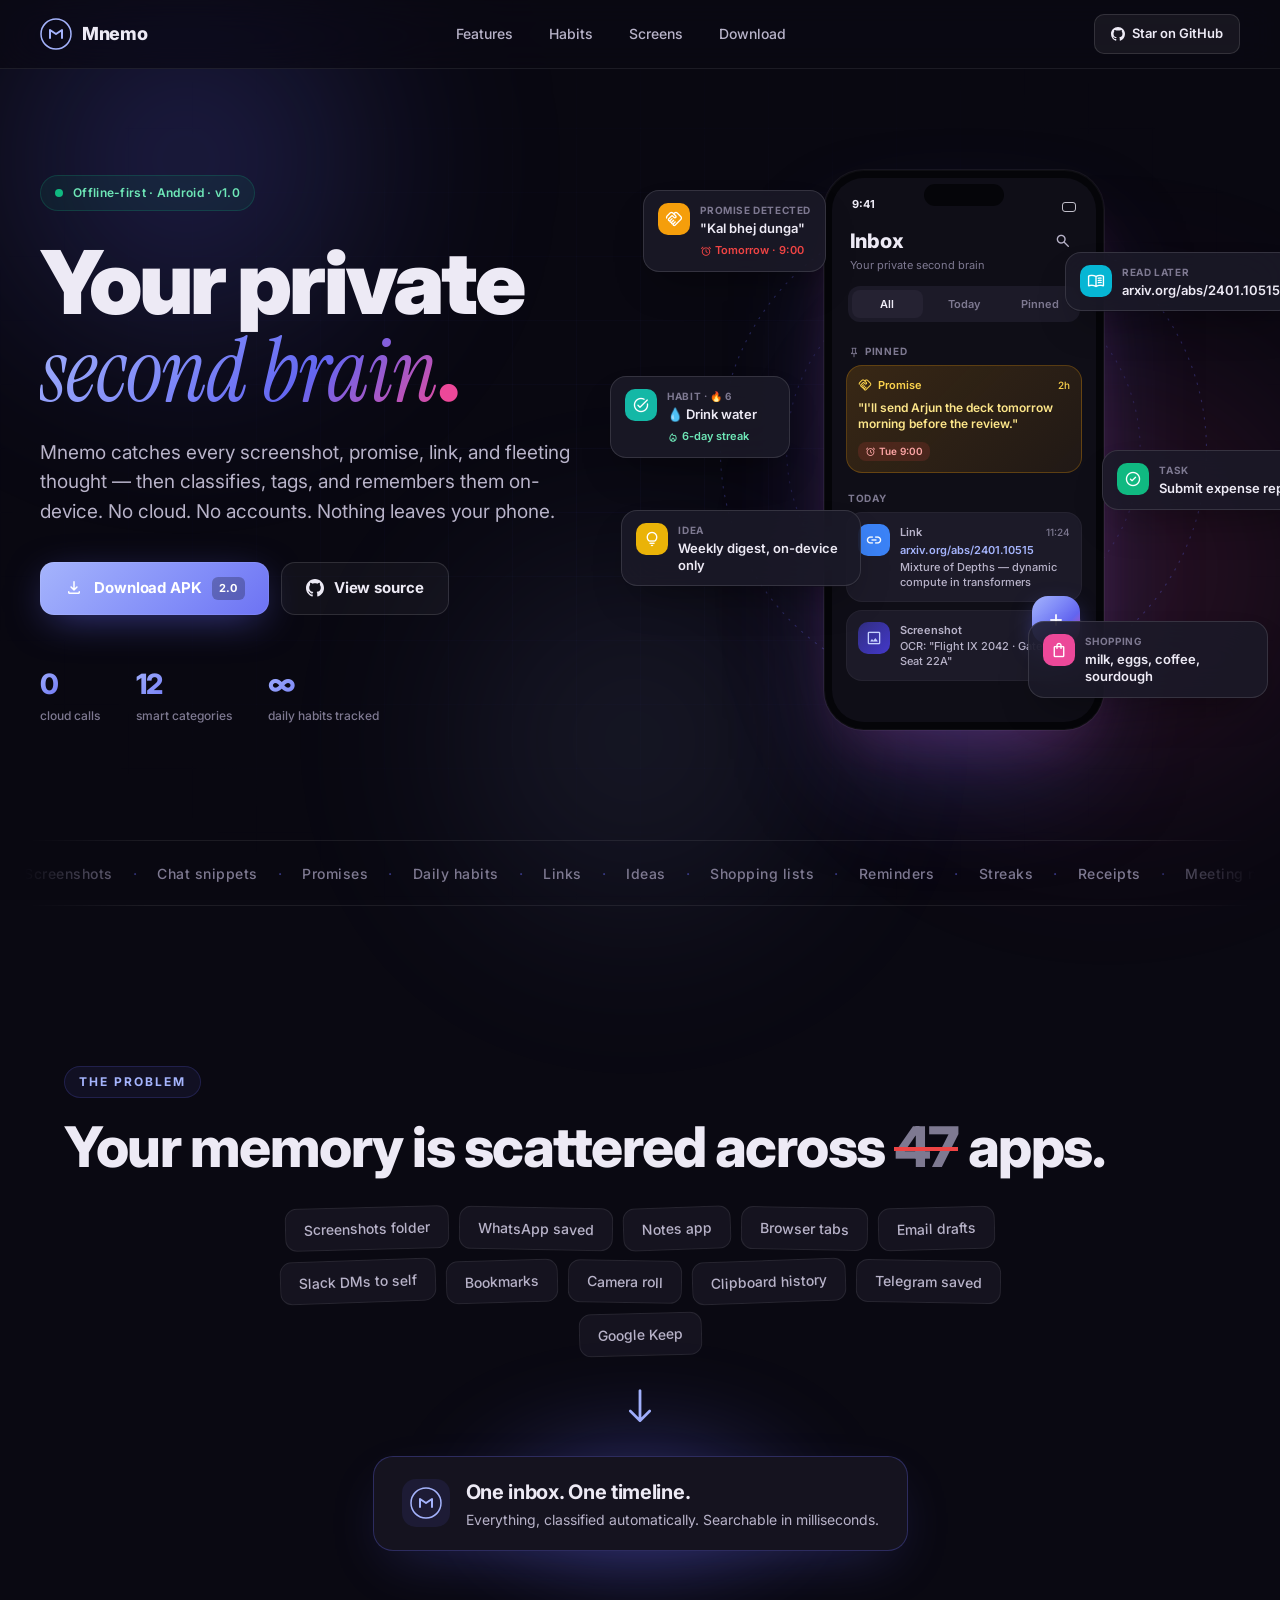
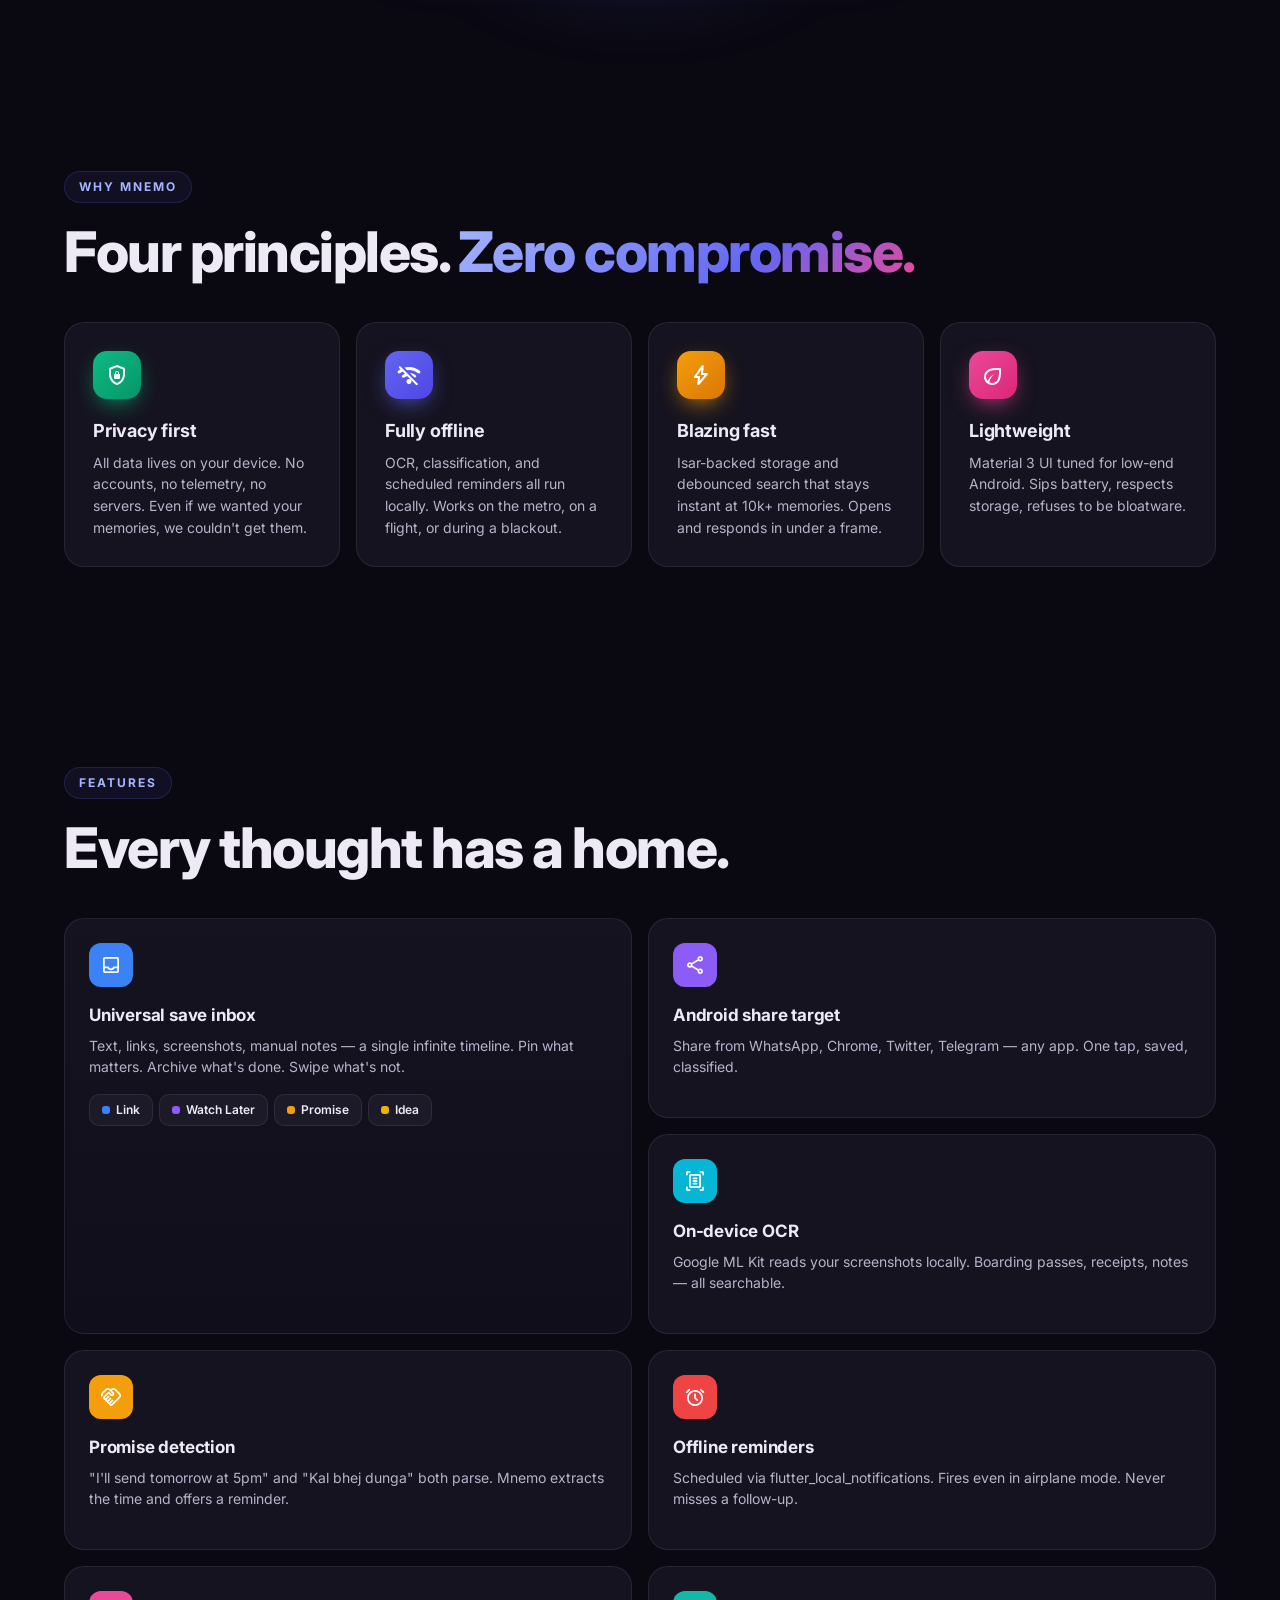
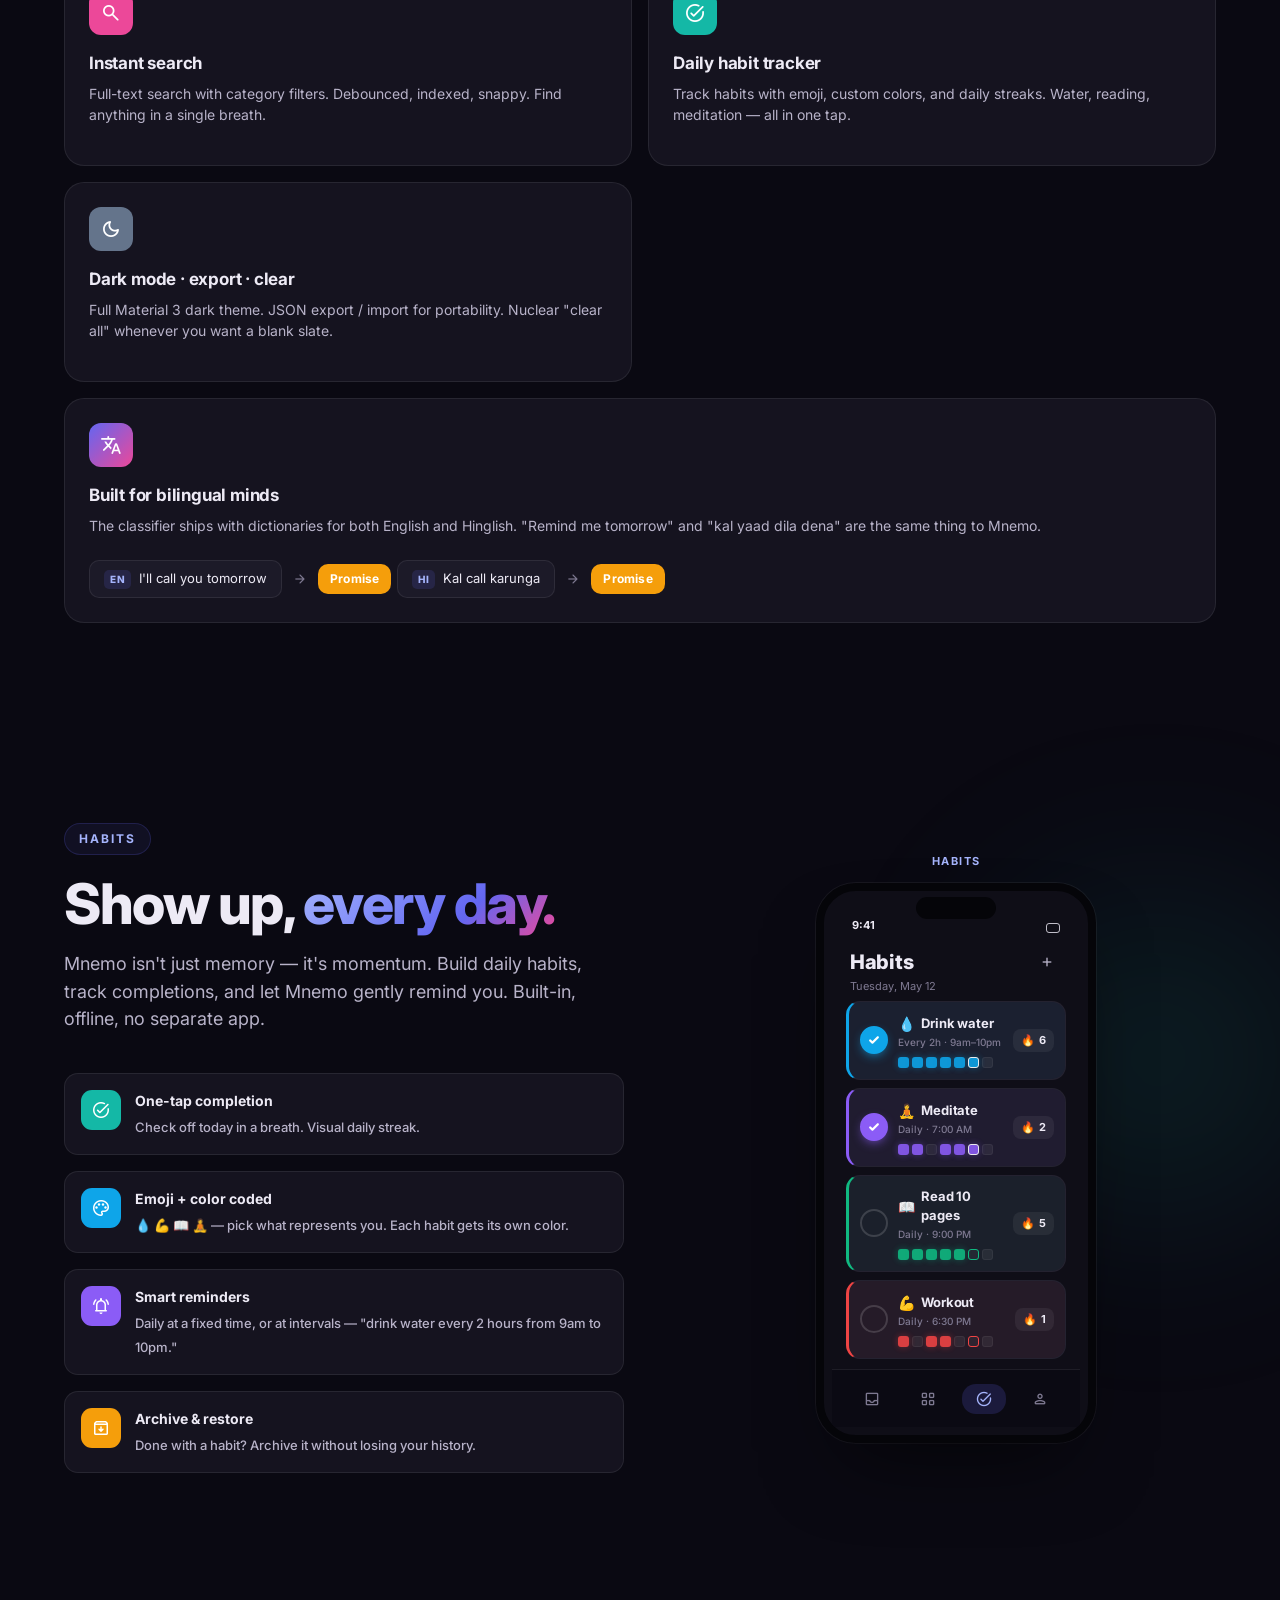
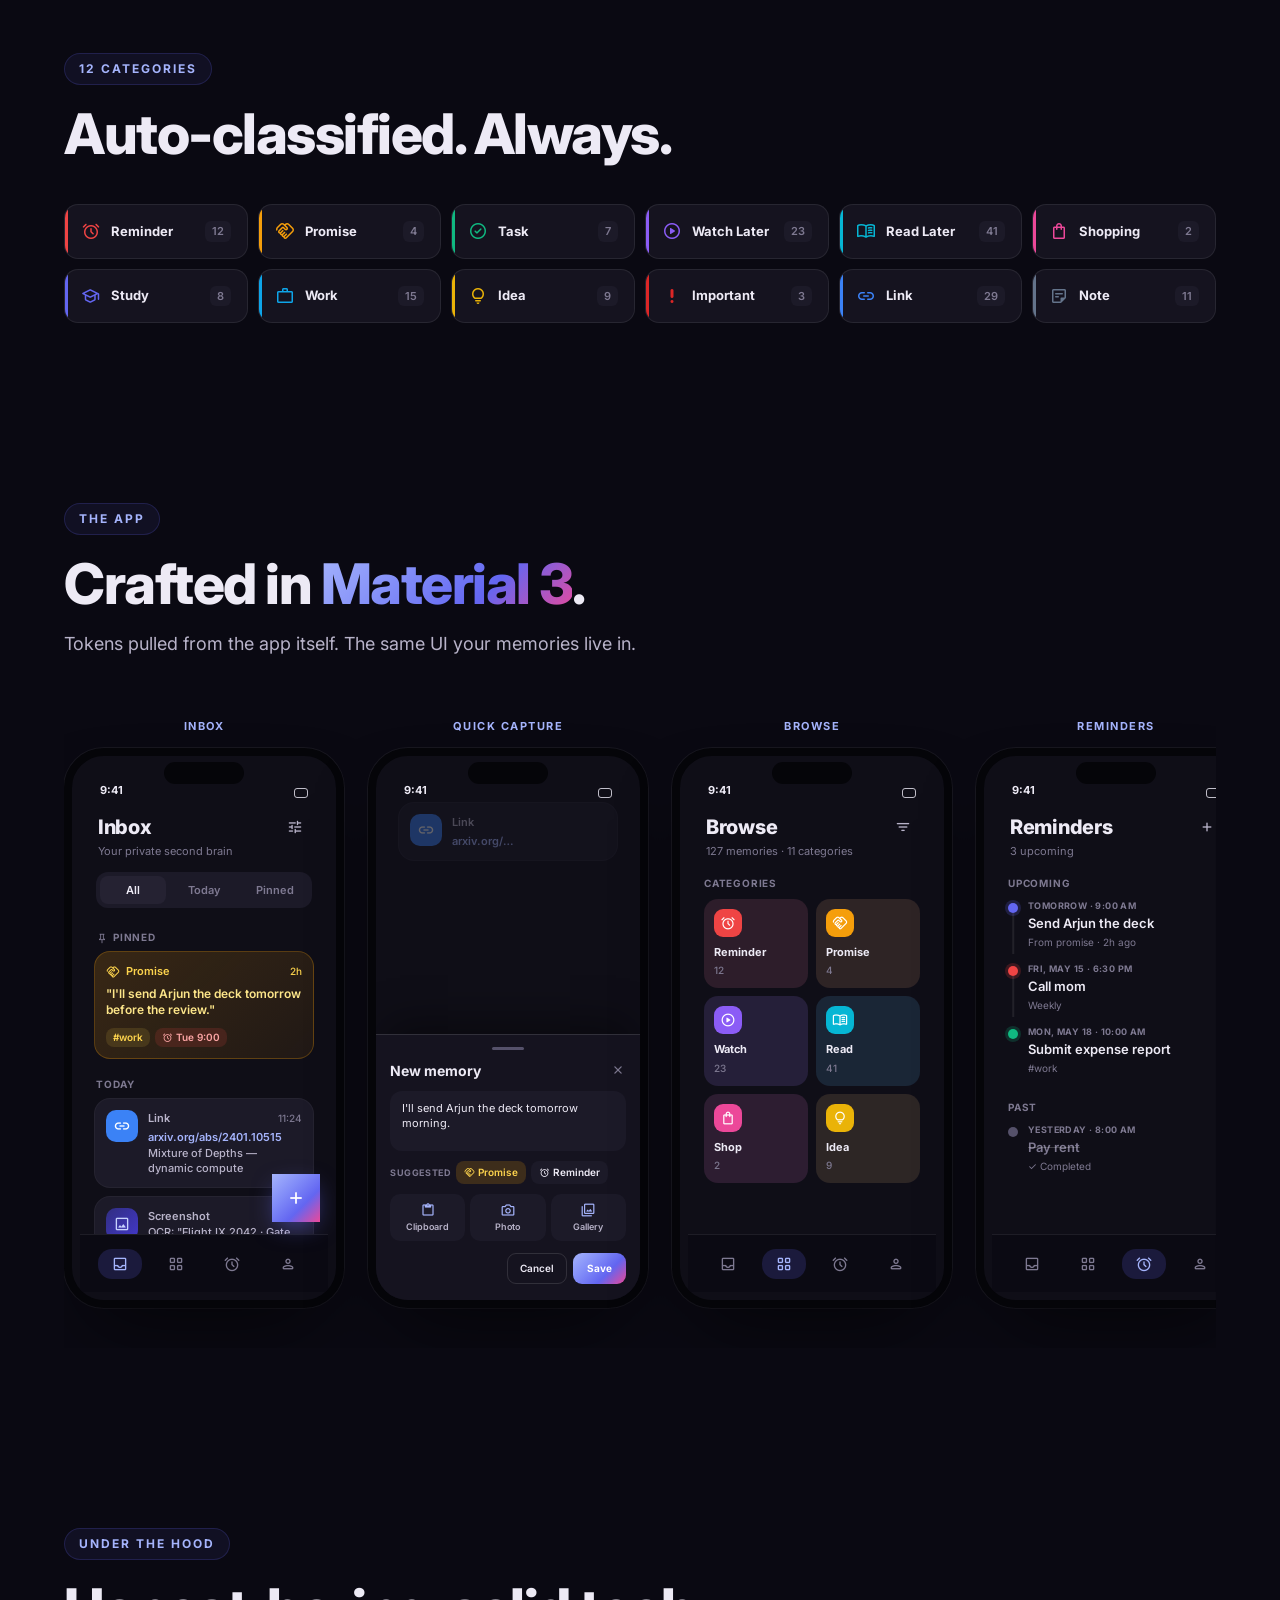
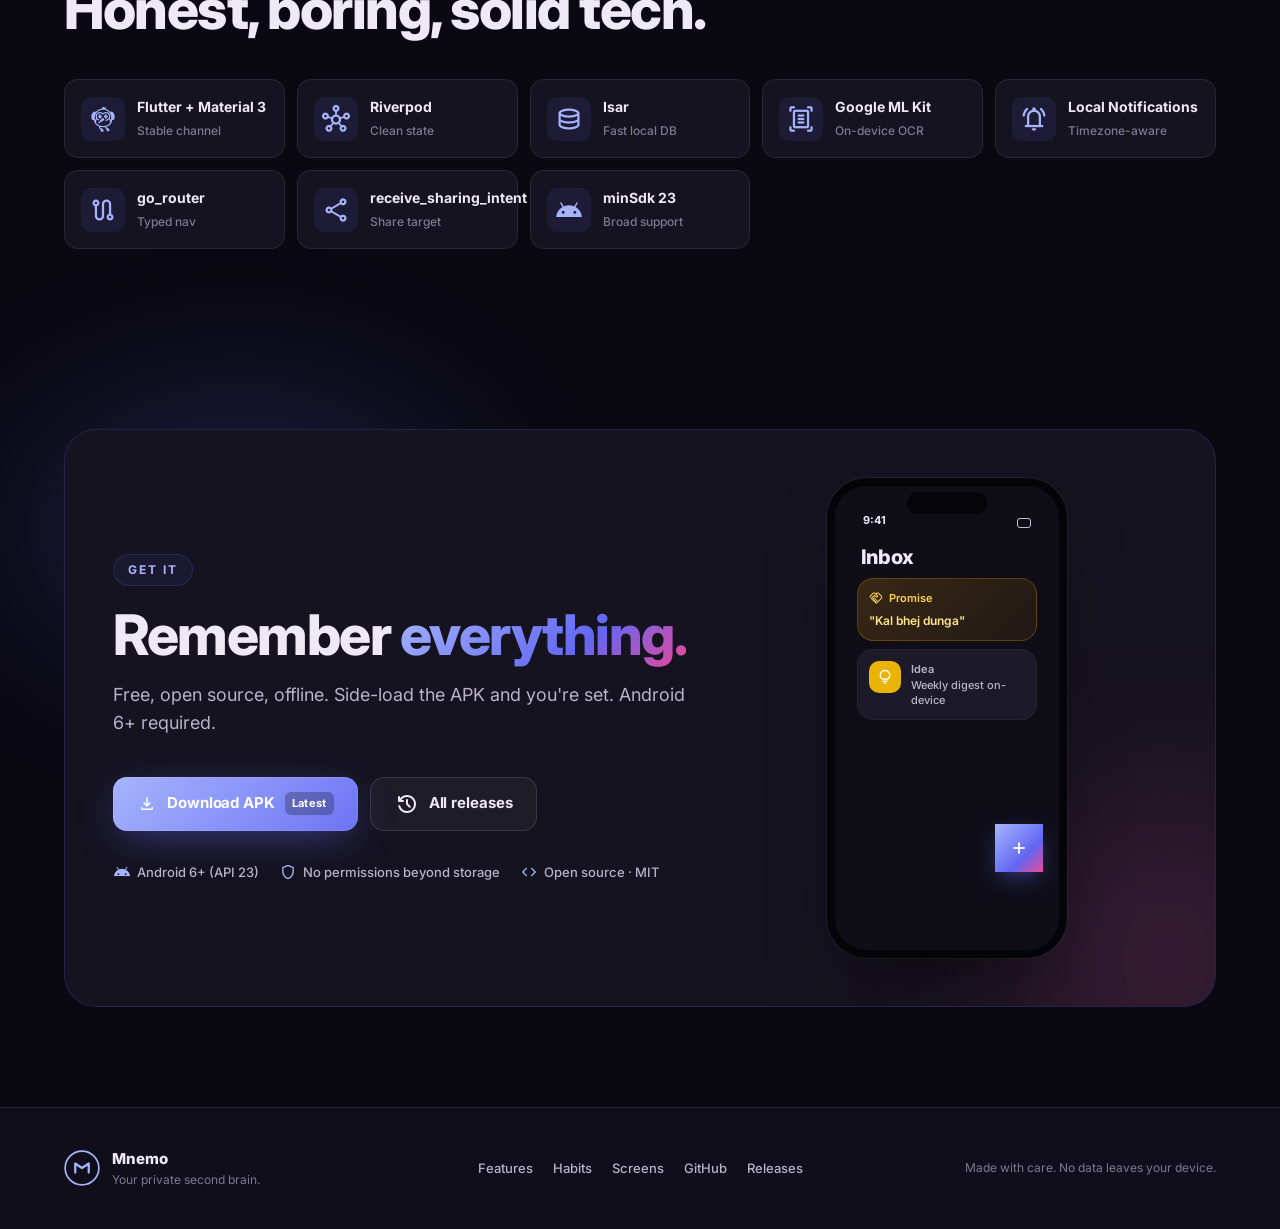
==== commit 5fb0ac3b: "docs: update website version fallback to v2.0" ====
--- a/docs/index.html
+++ b/docs/index.html
@@ -61,7 +61,7 @@
         <a href="#download" class="btn btn-primary">
           <span class="material-symbols-rounded">download</span>
           Download APK
-          <span class="btn-ver">1.0</span>
+          <span class="btn-ver">2.0</span>
         </a>
         <a href="https://github.com/prakash66958-netizen/mnemo" target="_blank" rel="noopener" class="btn btn-ghost">
           <svg viewBox="0 0 24 24" width="18" height="18" fill="currentColor"><path d="M12 0c-6.626 0-12 5.373-12 12 0 5.302 3.438 9.8 8.207 11.387.599.111.793-.261.793-.577v-2.234c-3.338.726-4.033-1.416-4.033-1.416-.546-1.387-1.333-1.756-1.333-1.756-1.089-.745.083-.729.083-.729 1.205.084 1.839 1.237 1.839 1.237 1.07 1.834 2.807 1.304 3.492.997.107-.775.418-1.305.762-1.604-2.665-.305-5.467-1.334-5.467-5.931 0-1.311.469-2.381 1.236-3.221-.124-.303-.535-1.524.117-3.176 0 0 1.008-.322 3.301 1.23.957-.266 1.983-.399 3.003-.404 1.02.005 2.047.138 3.006.404 2.291-1.552 3.297-1.23 3.297-1.23.653 1.653.242 2.874.118 3.176.77.84 1.235 1.911 1.235 3.221 0 4.609-2.807 5.624-5.479 5.921.43.372.823 1.102.823 2.222v3.293c0 .319.192.694.801.576 4.765-1.589 8.199-6.086 8.199-11.386 0-6.627-5.373-12-12-12z"/></svg>
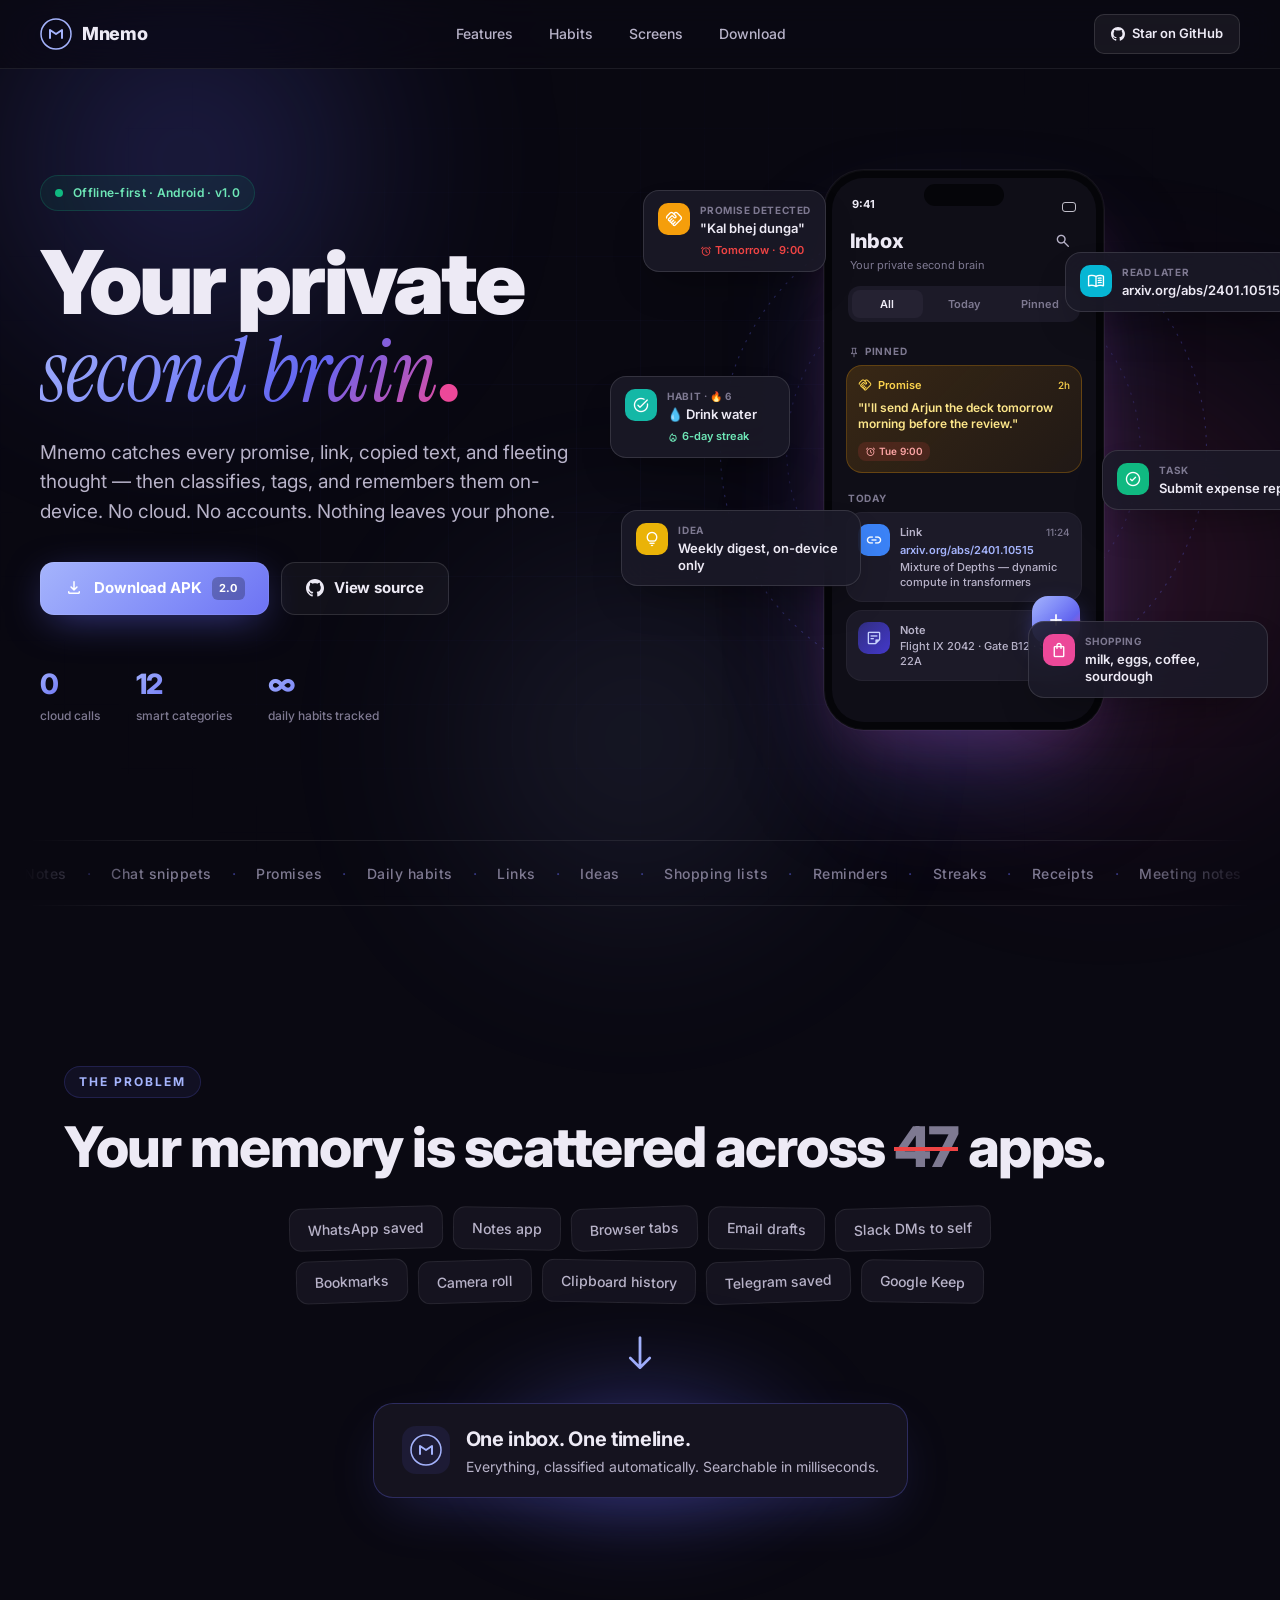
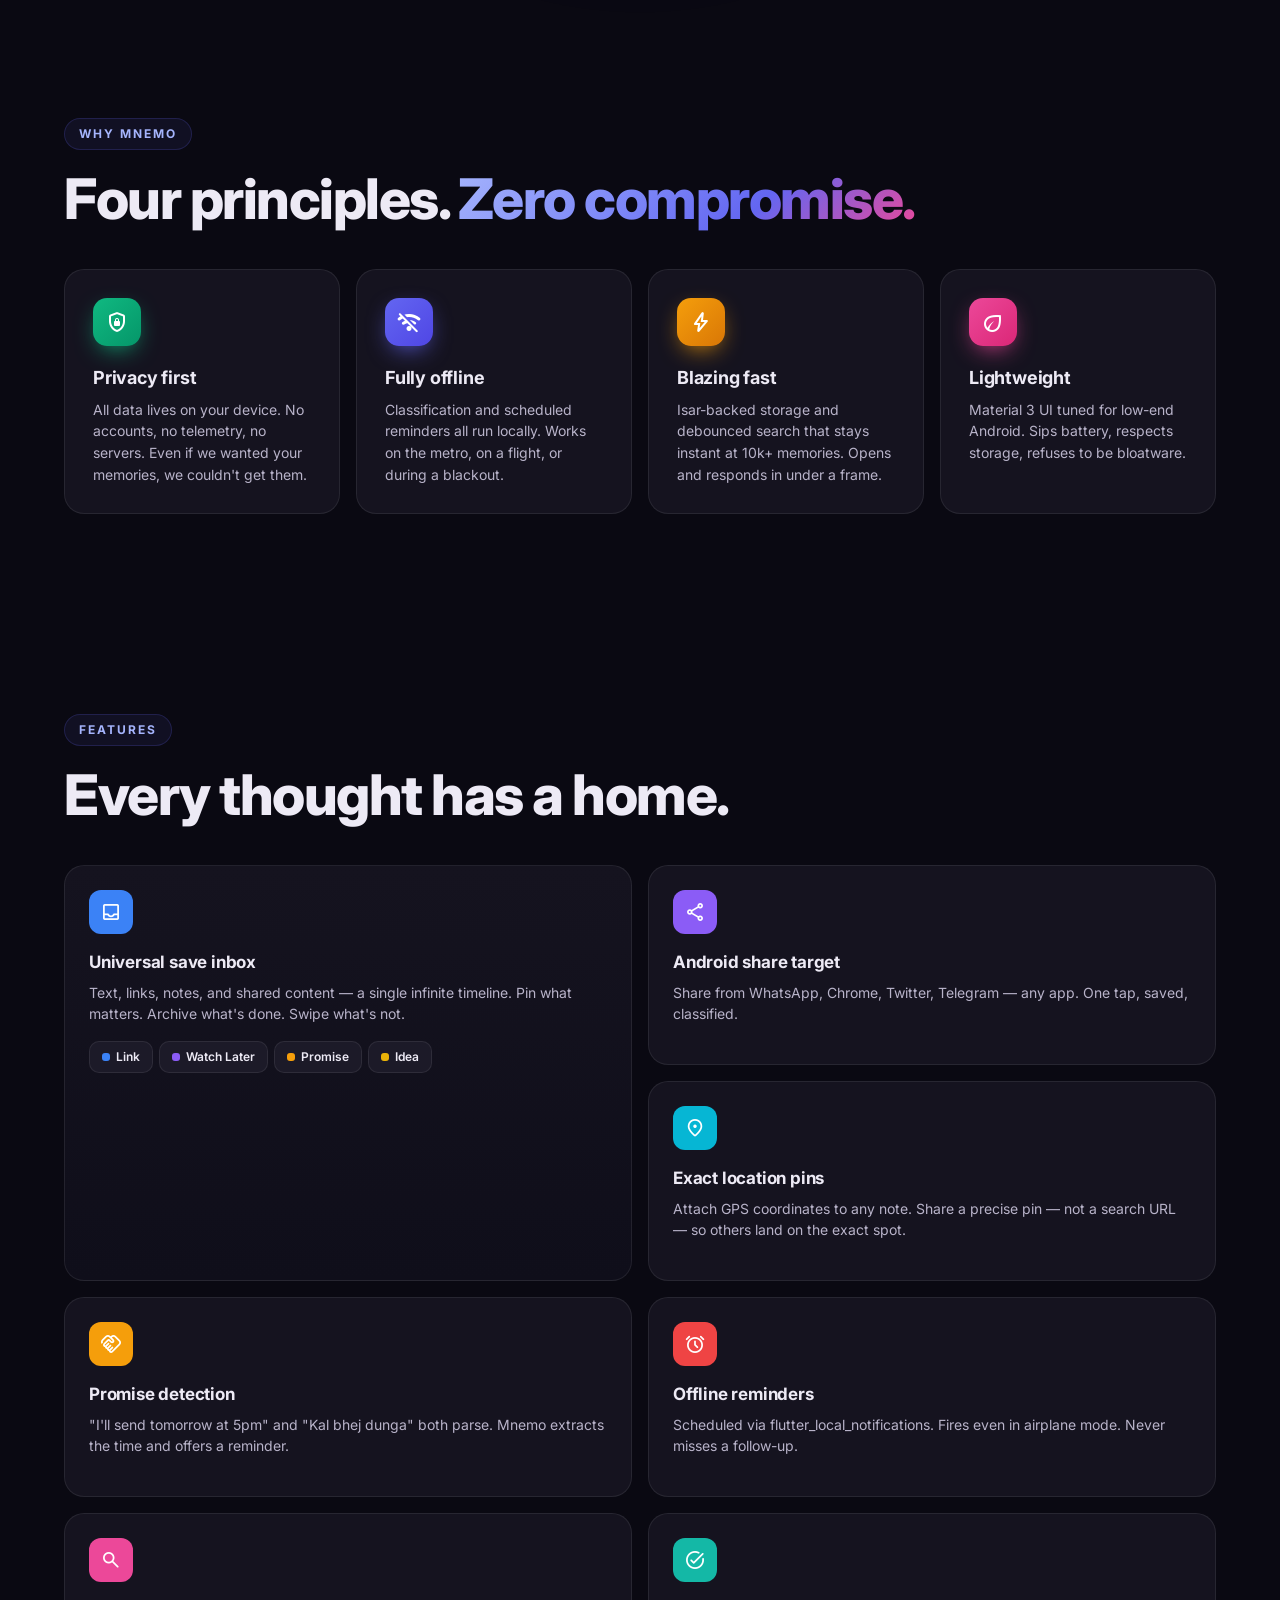
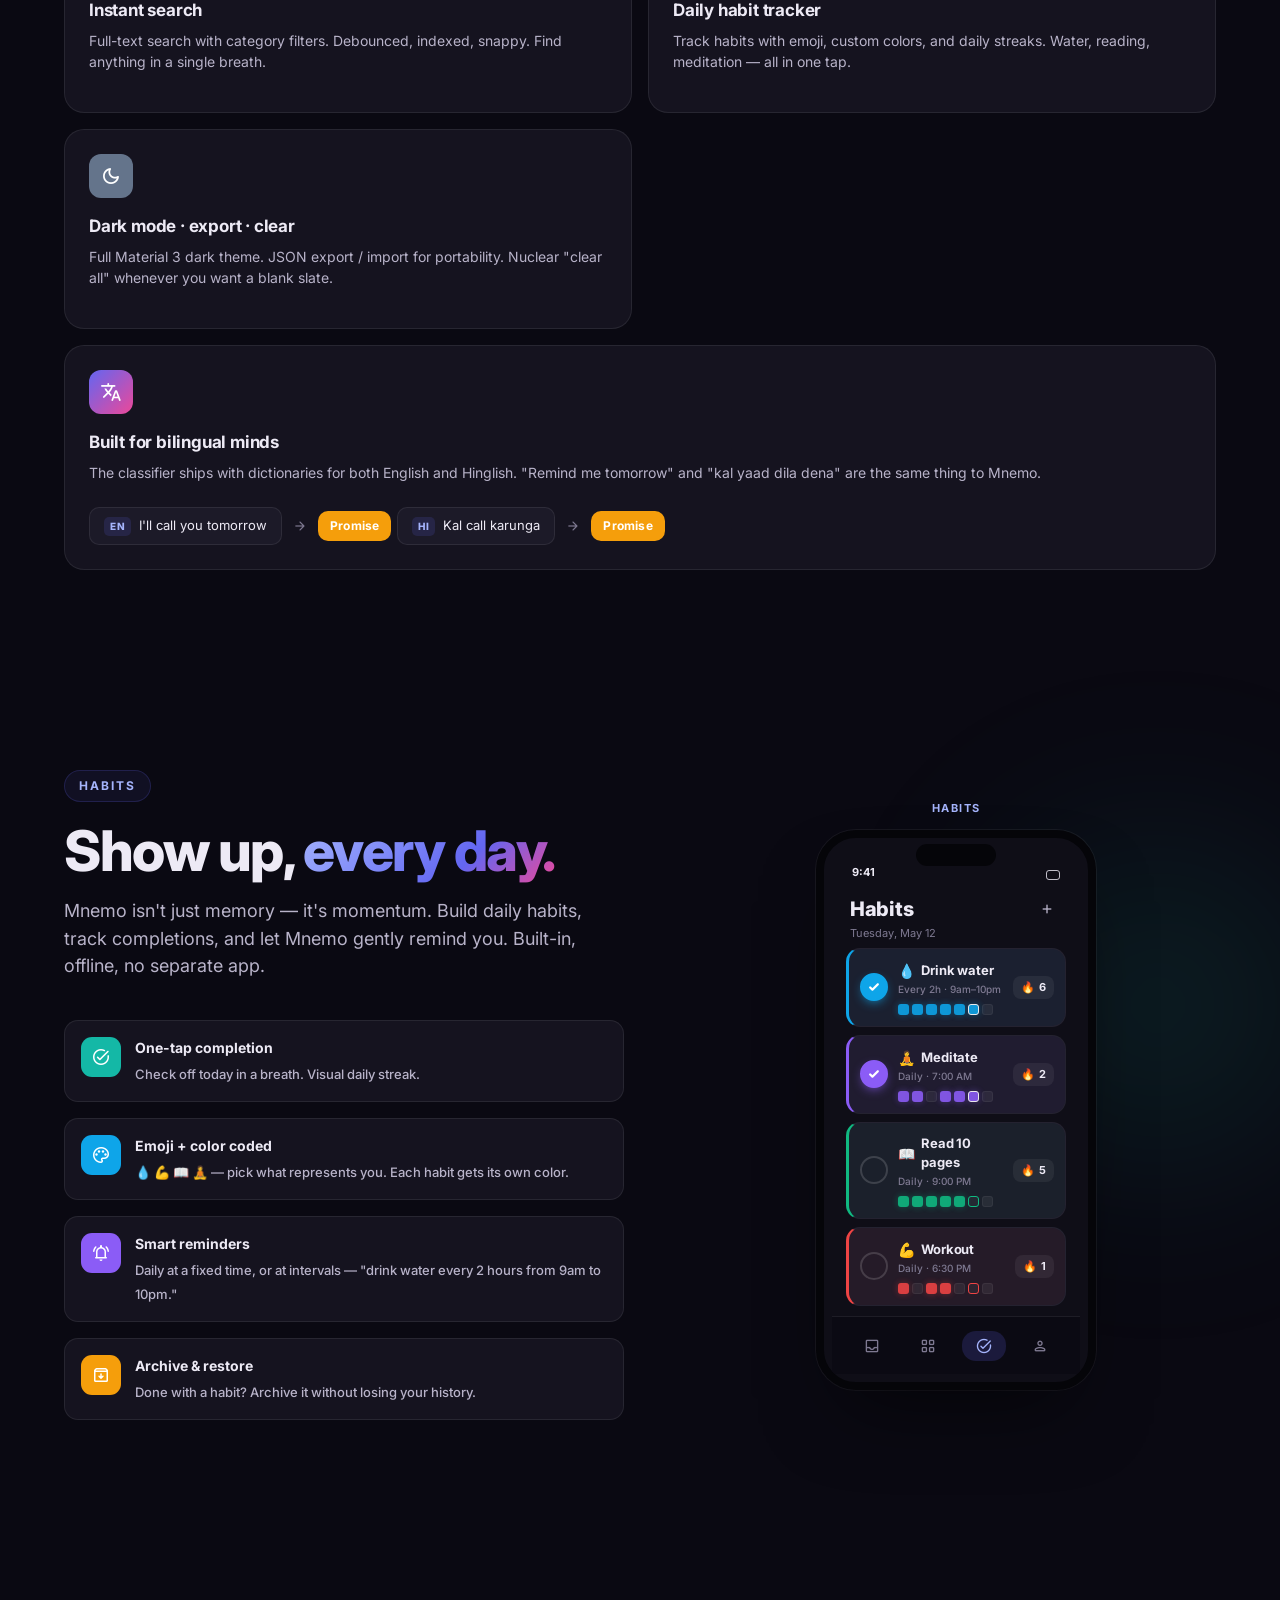
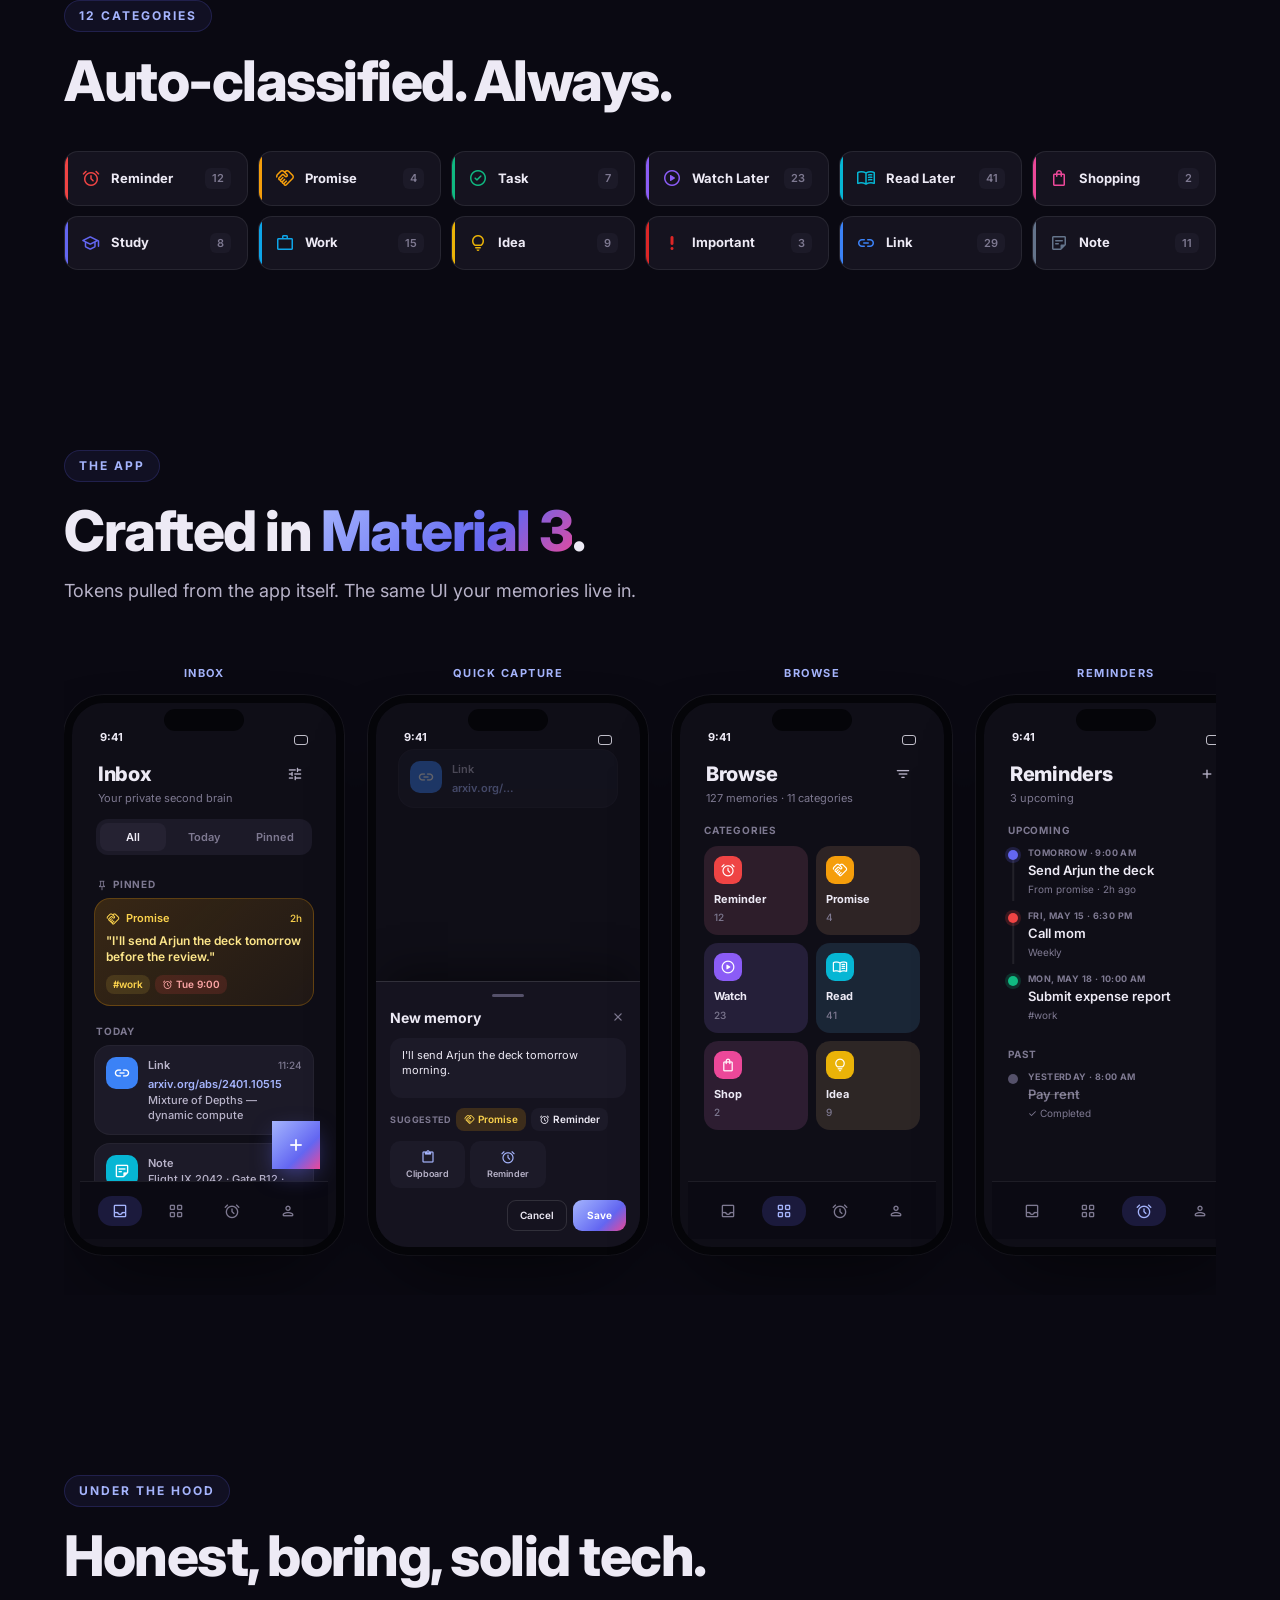
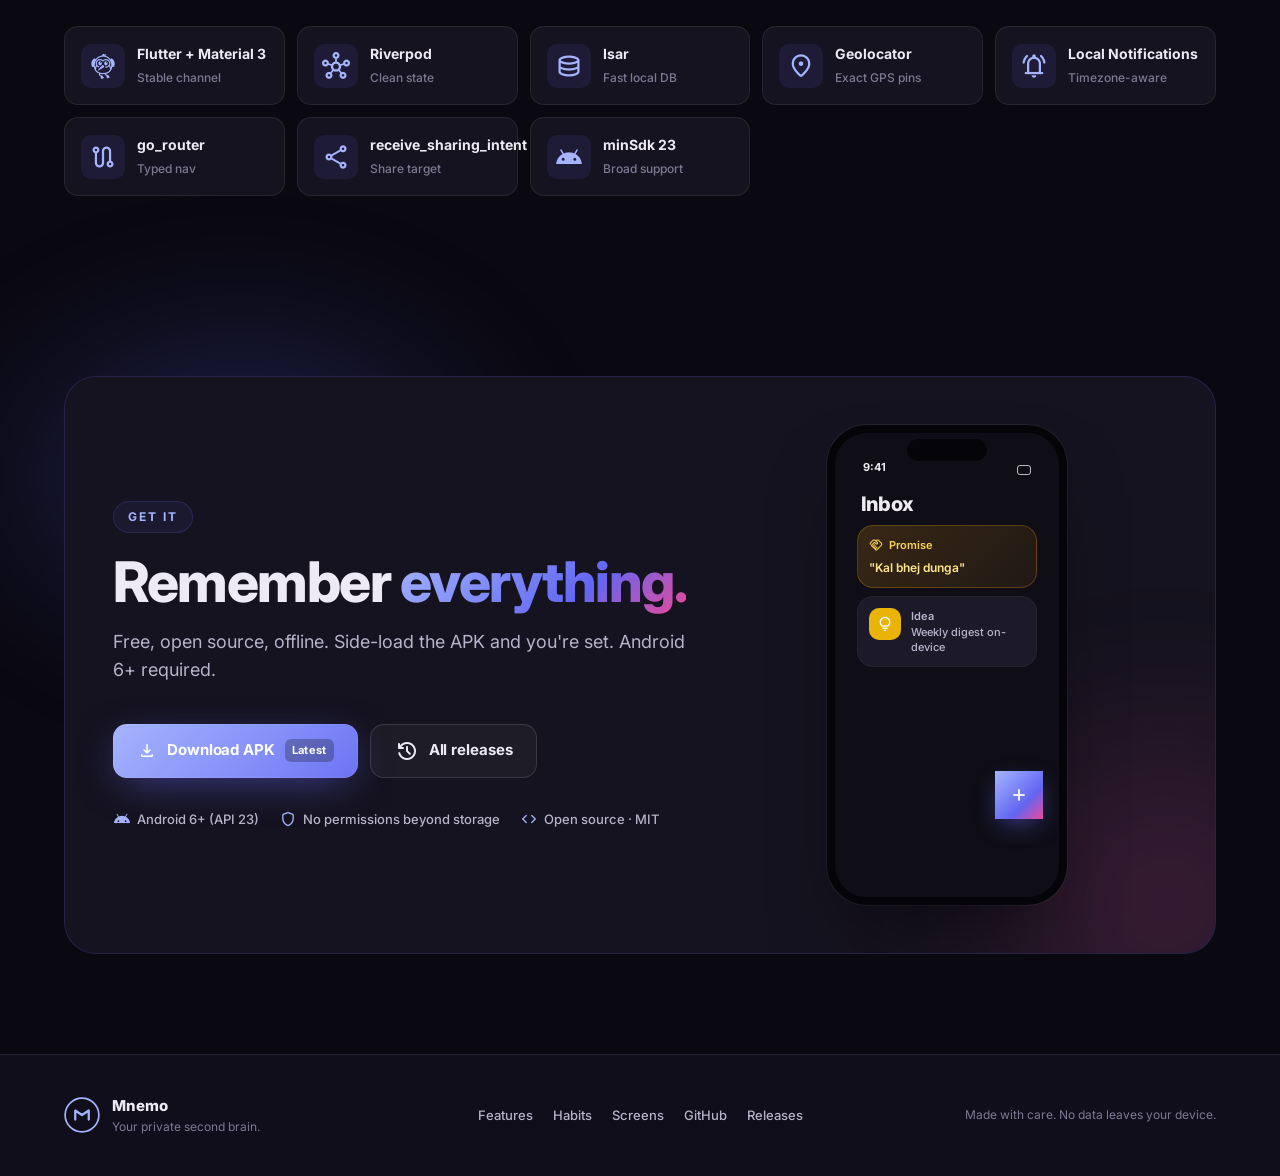
==== commit 40ca4cb1: "feat: remove photo/gallery/screenshot/OCR feature to reduce app size — drops google_mlkit and image_" ====
--- a/docs/index.html
+++ b/docs/index.html
@@ -55,7 +55,7 @@
         <span class="serif">second brain</span><span class="accent-dot">.</span>
       </h1>
       <p class="hero-sub">
-        Mnemo catches every screenshot, promise, link, and fleeting thought — then classifies, tags, and remembers them on-device. No cloud. No accounts. Nothing leaves your phone.
+        Mnemo catches every promise, link, copied text, and fleeting thought — then classifies, tags, and remembers them on-device. No cloud. No accounts. Nothing leaves your phone.
       </p>
       <div class="hero-ctas">
         <a href="#download" class="btn btn-primary">
@@ -117,10 +117,10 @@
                 </div>
               </div>
               <div class="mini-card">
-                <div class="mini-thumb"><span class="material-symbols-rounded">image</span></div>
+                <div class="mini-thumb"><span class="material-symbols-rounded">sticky_note_2</span></div>
                 <div class="mini-card-col">
-                  <div class="mini-card-head"><span>Screenshot</span><span class="mini-time">10:02</span></div>
-                  <div class="mini-card-text small">OCR: "Flight IX 2042 · Gate B12 · Seat 22A"</div>
+                  <div class="mini-card-head"><span>Note</span><span class="mini-time">10:02</span></div>
+                  <div class="mini-card-text small">Flight IX 2042 · Gate B12 · Seat 22A</div>
                 </div>
               </div>
             </div>
@@ -187,7 +187,7 @@
   <!-- Ticker -->
   <div class="ticker">
     <div class="ticker-track">
-      <span>Screenshots</span><span class="sep">·</span>
+      <span>Notes</span><span class="sep">·</span>
       <span>Chat snippets</span><span class="sep">·</span>
       <span>Promises</span><span class="sep">·</span>
       <span>Daily habits</span><span class="sep">·</span>
@@ -199,7 +199,7 @@
       <span>Receipts</span><span class="sep">·</span>
       <span>Meeting notes</span><span class="sep">·</span>
       <span>Boarding passes</span><span class="sep">·</span>
-      <span>Screenshots</span><span class="sep">·</span>
+      <span>Notes</span><span class="sep">·</span>
       <span>Chat snippets</span><span class="sep">·</span>
       <span>Promises</span><span class="sep">·</span>
       <span>Daily habits</span><span class="sep">·</span>
@@ -221,7 +221,6 @@
     <div class="kicker">The problem</div>
     <h2 class="section-title">Your memory is scattered across <span class="line-through">47</span> apps.</h2>
     <div class="scatter">
-      <div class="scatter-item">Screenshots folder</div>
       <div class="scatter-item">WhatsApp saved</div>
       <div class="scatter-item">Notes app</div>
       <div class="scatter-item">Browser tabs</div>
@@ -265,7 +264,7 @@
       <div class="pillar" style="--c1:#6366F1;--c2:#4F46E5">
         <div class="p-ic"><span class="material-symbols-rounded">wifi_off</span></div>
         <h3>Fully offline</h3>
-        <p>OCR, classification, and scheduled reminders all run locally. Works on the metro, on a flight, or during a blackout.</p>
+        <p>Classification and scheduled reminders all run locally. Works on the metro, on a flight, or during a blackout.</p>
       </div>
       <div class="pillar" style="--c1:#F59E0B;--c2:#D97706">
         <div class="p-ic"><span class="material-symbols-rounded">bolt</span></div>
@@ -290,7 +289,7 @@
       <div class="feat big">
         <div class="feat-ic" style="background:#3B82F6"><span class="material-symbols-rounded">inbox</span></div>
         <h4>Universal save inbox</h4>
-        <p>Text, links, screenshots, manual notes — a single infinite timeline. Pin what matters. Archive what's done. Swipe what's not.</p>
+        <p>Text, links, notes, and shared content — a single infinite timeline. Pin what matters. Archive what's done. Swipe what's not.</p>
         <div class="feat-demo">
           <div class="demo-pill"><span class="dot" style="background:#3B82F6"></span>Link</div>
           <div class="demo-pill"><span class="dot" style="background:#8B5CF6"></span>Watch Later</div>
@@ -304,9 +303,9 @@
         <p>Share from WhatsApp, Chrome, Twitter, Telegram — any app. One tap, saved, classified.</p>
       </div>
       <div class="feat">
-        <div class="feat-ic" style="background:#06B6D4"><span class="material-symbols-rounded">document_scanner</span></div>
-        <h4>On-device OCR</h4>
-        <p>Google ML Kit reads your screenshots locally. Boarding passes, receipts, notes — all searchable.</p>
+        <div class="feat-ic" style="background:#06B6D4"><span class="material-symbols-rounded">location_on</span></div>
+        <h4>Exact location pins</h4>
+        <p>Attach GPS coordinates to any note. Share a precise pin — not a search URL — so others land on the exact spot.</p>
       </div>
       <div class="feat">
         <div class="feat-ic" style="background:#F59E0B"><span class="material-symbols-rounded">handshake</span></div>
@@ -572,10 +571,10 @@
               </div>
             </div>
             <div class="mini-card">
-              <div class="mini-thumb"><span class="material-symbols-rounded">image</span></div>
+              <div class="mini-badge" style="background:#06B6D4"><span class="material-symbols-rounded">sticky_note_2</span></div>
               <div class="mini-card-col">
-                <div class="mini-card-head"><span>Screenshot</span><span class="mini-time">10:02</span></div>
-                <div class="mini-card-text small">OCR: "Flight IX 2042 · Gate B12 · Seat 22A"</div>
+                <div class="mini-card-head"><span>Note</span><span class="mini-time">10:02</span></div>
+                <div class="mini-card-text small">Flight IX 2042 · Gate B12 · Seat 22A</div>
               </div>
             </div>
             <div class="mini-card">
@@ -618,8 +617,7 @@
             </div>
             <div class="sheet-sources">
               <div class="src"><span class="material-symbols-rounded">content_paste</span>Clipboard</div>
-              <div class="src"><span class="material-symbols-rounded">photo_camera</span>Photo</div>
-              <div class="src"><span class="material-symbols-rounded">collections</span>Gallery</div>
+              <div class="src"><span class="material-symbols-rounded">alarm</span>Reminder</div>
             </div>
             <div class="sheet-cta">
               <button class="sheet-btn-g">Cancel</button>
@@ -786,7 +784,7 @@
       <div class="tech-card"><span class="material-symbols-rounded">flutter_dash</span><div><b>Flutter + Material 3</b><em>Stable channel</em></div></div>
       <div class="tech-card"><span class="material-symbols-rounded">hub</span><div><b>Riverpod</b><em>Clean state</em></div></div>
       <div class="tech-card"><span class="material-symbols-rounded">database</span><div><b>Isar</b><em>Fast local DB</em></div></div>
-      <div class="tech-card"><span class="material-symbols-rounded">document_scanner</span><div><b>Google ML Kit</b><em>On-device OCR</em></div></div>
+      <div class="tech-card"><span class="material-symbols-rounded">location_on</span><div><b>Geolocator</b><em>Exact GPS pins</em></div></div>
       <div class="tech-card"><span class="material-symbols-rounded">notifications_active</span><div><b>Local Notifications</b><em>Timezone-aware</em></div></div>
       <div class="tech-card"><span class="material-symbols-rounded">route</span><div><b>go_router</b><em>Typed nav</em></div></div>
       <div class="tech-card"><span class="material-symbols-rounded">share</span><div><b>receive_sharing_intent</b><em>Share target</em></div></div>
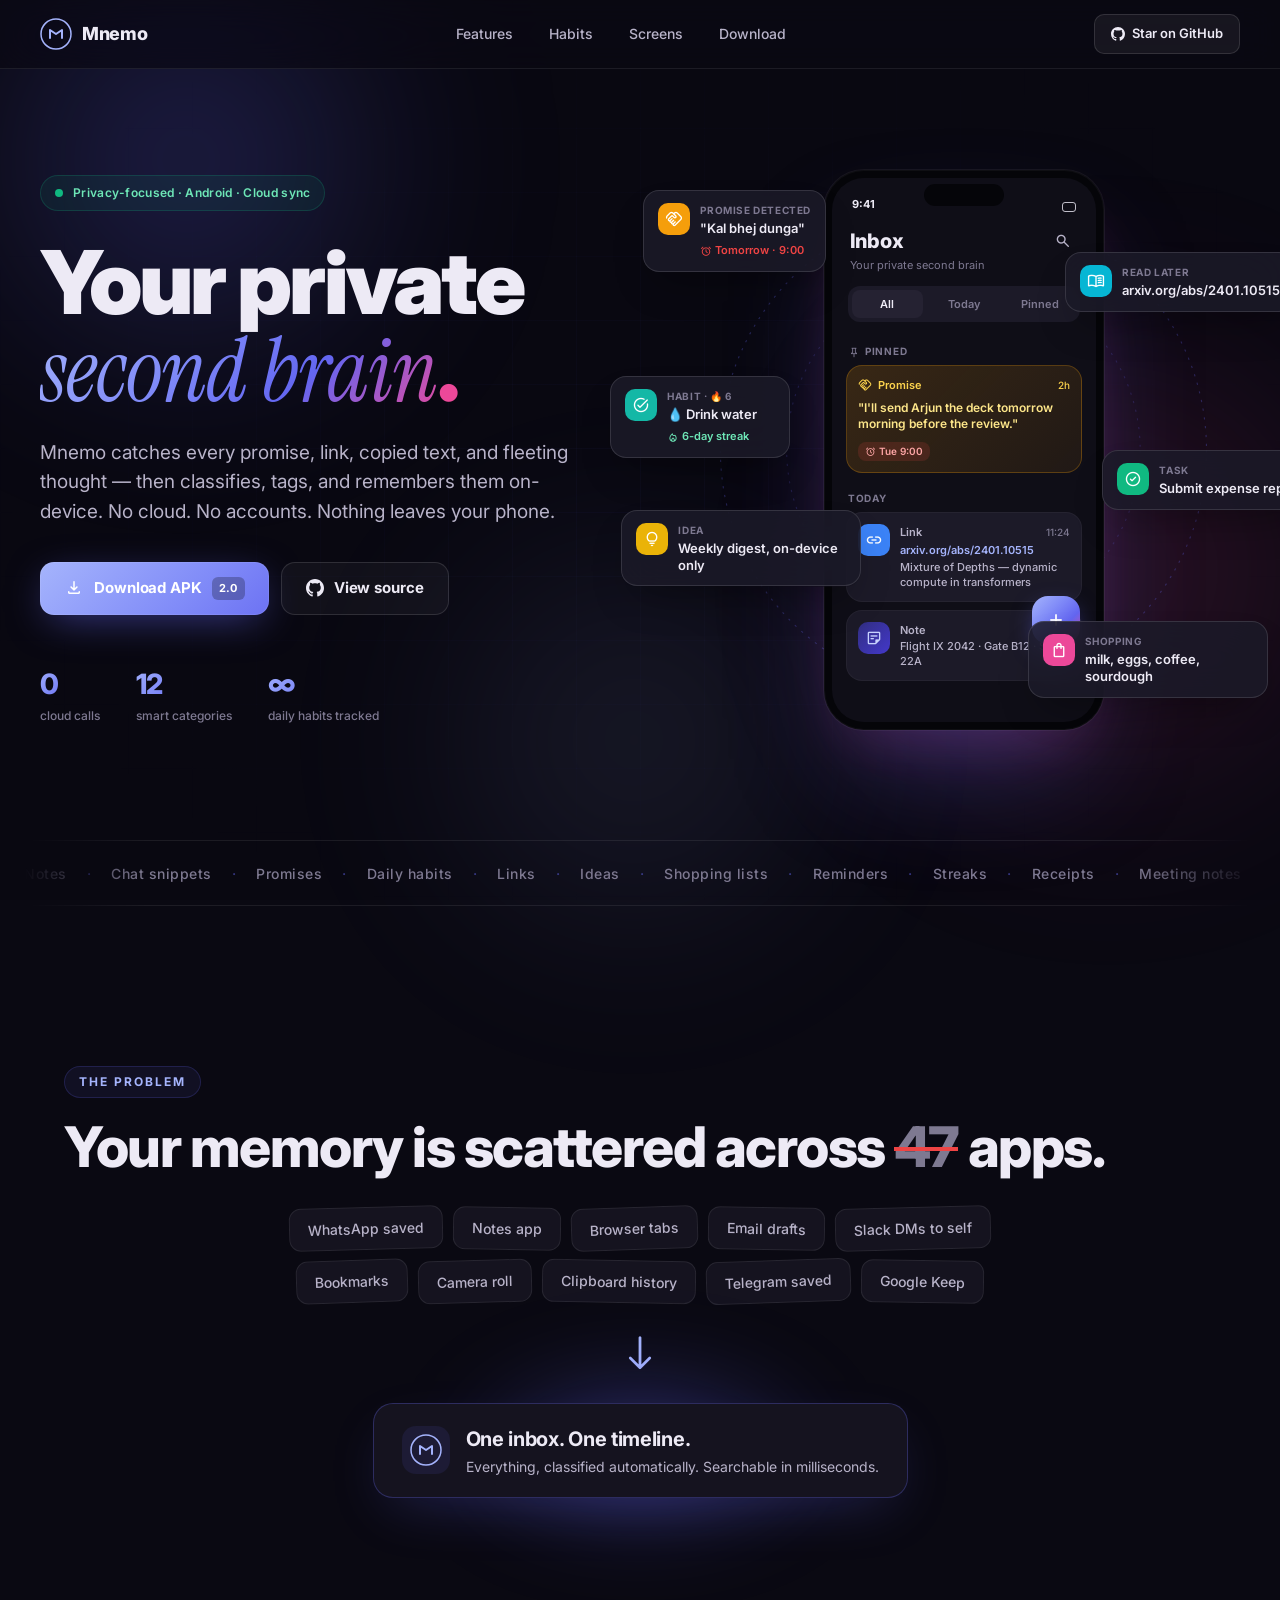
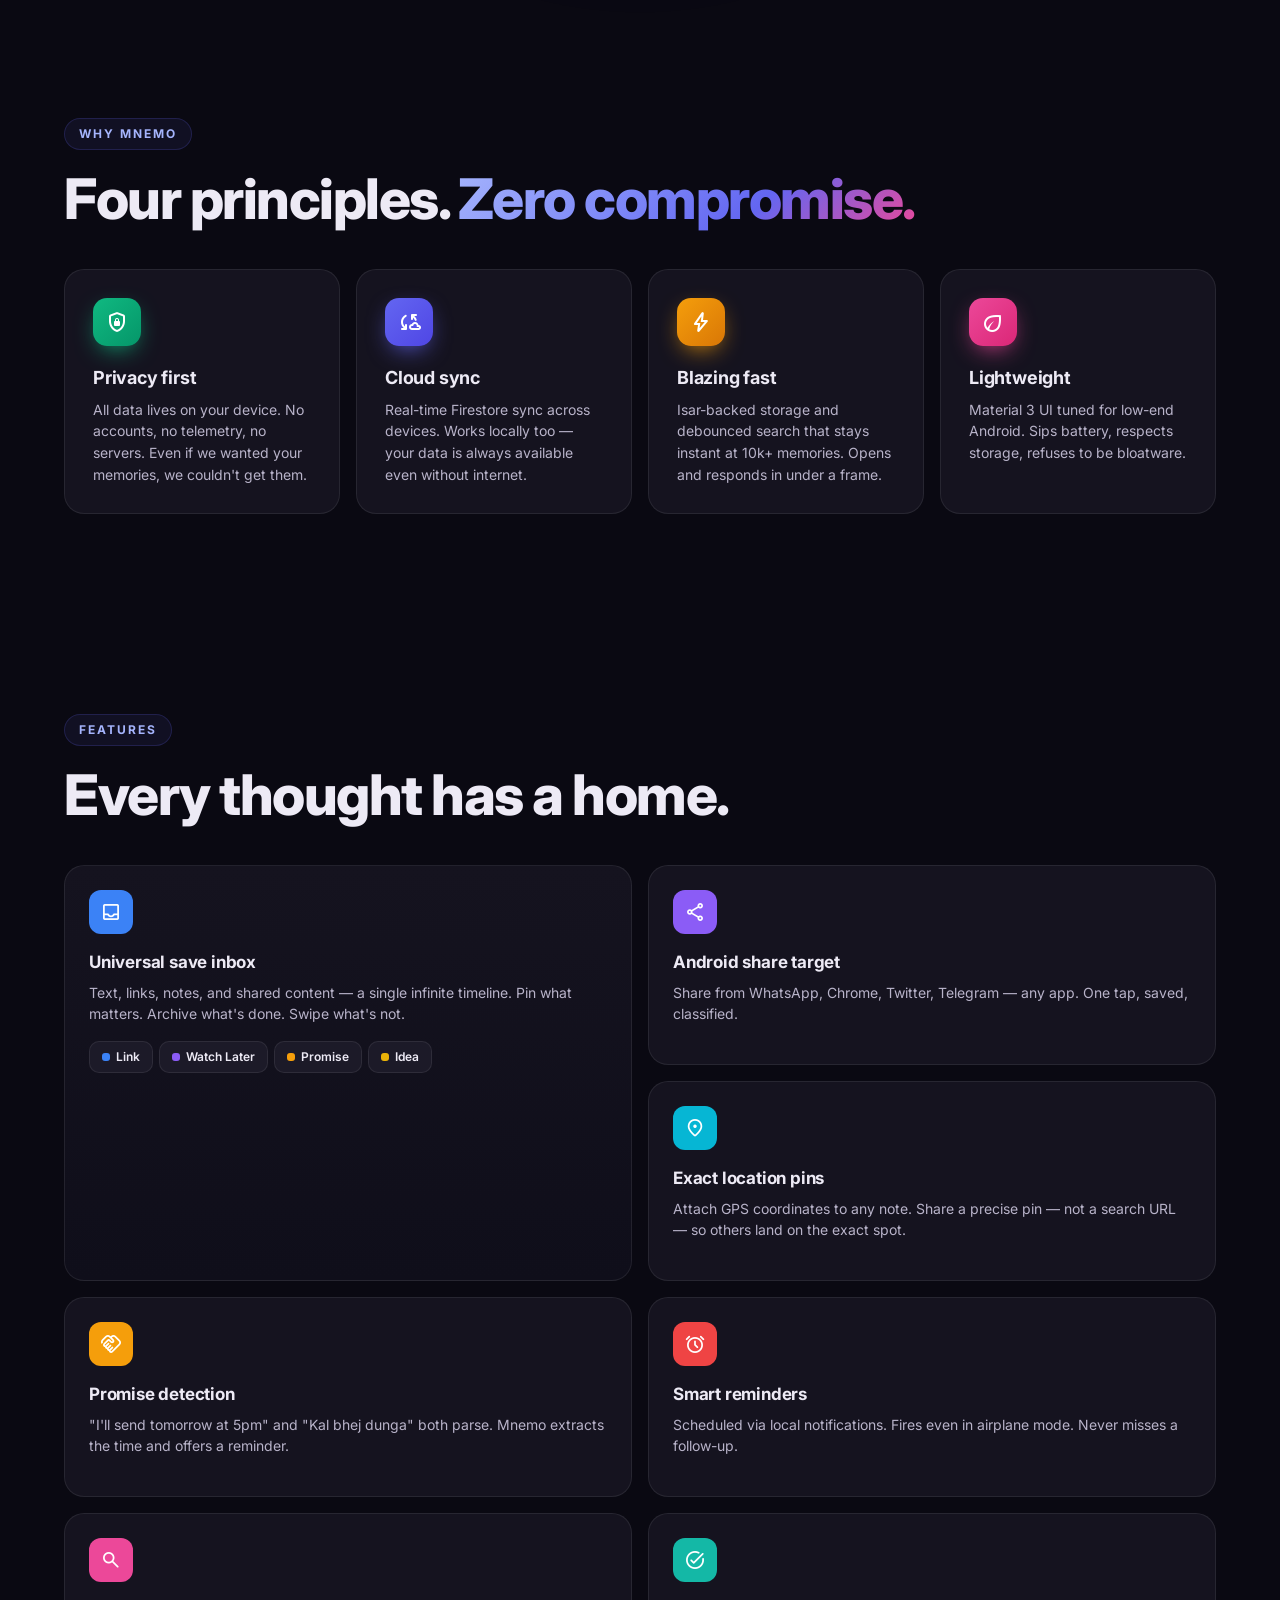
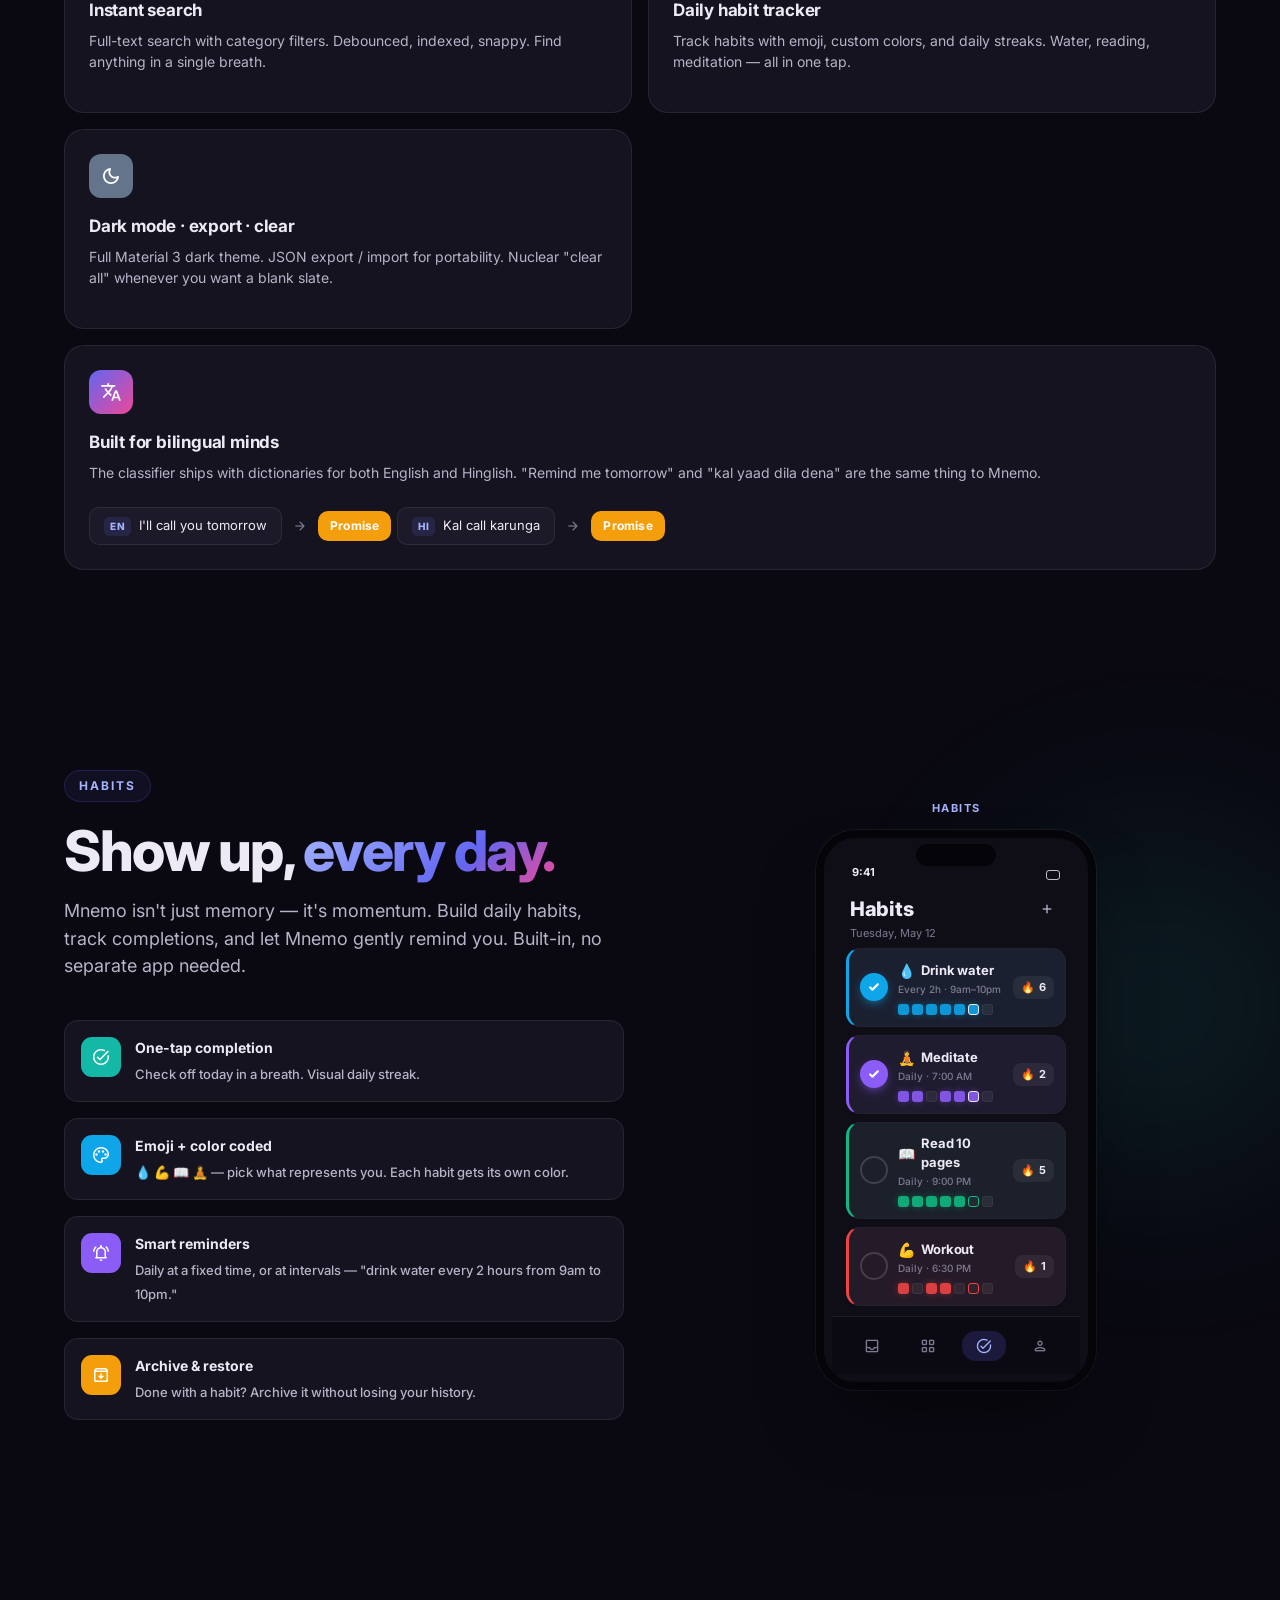
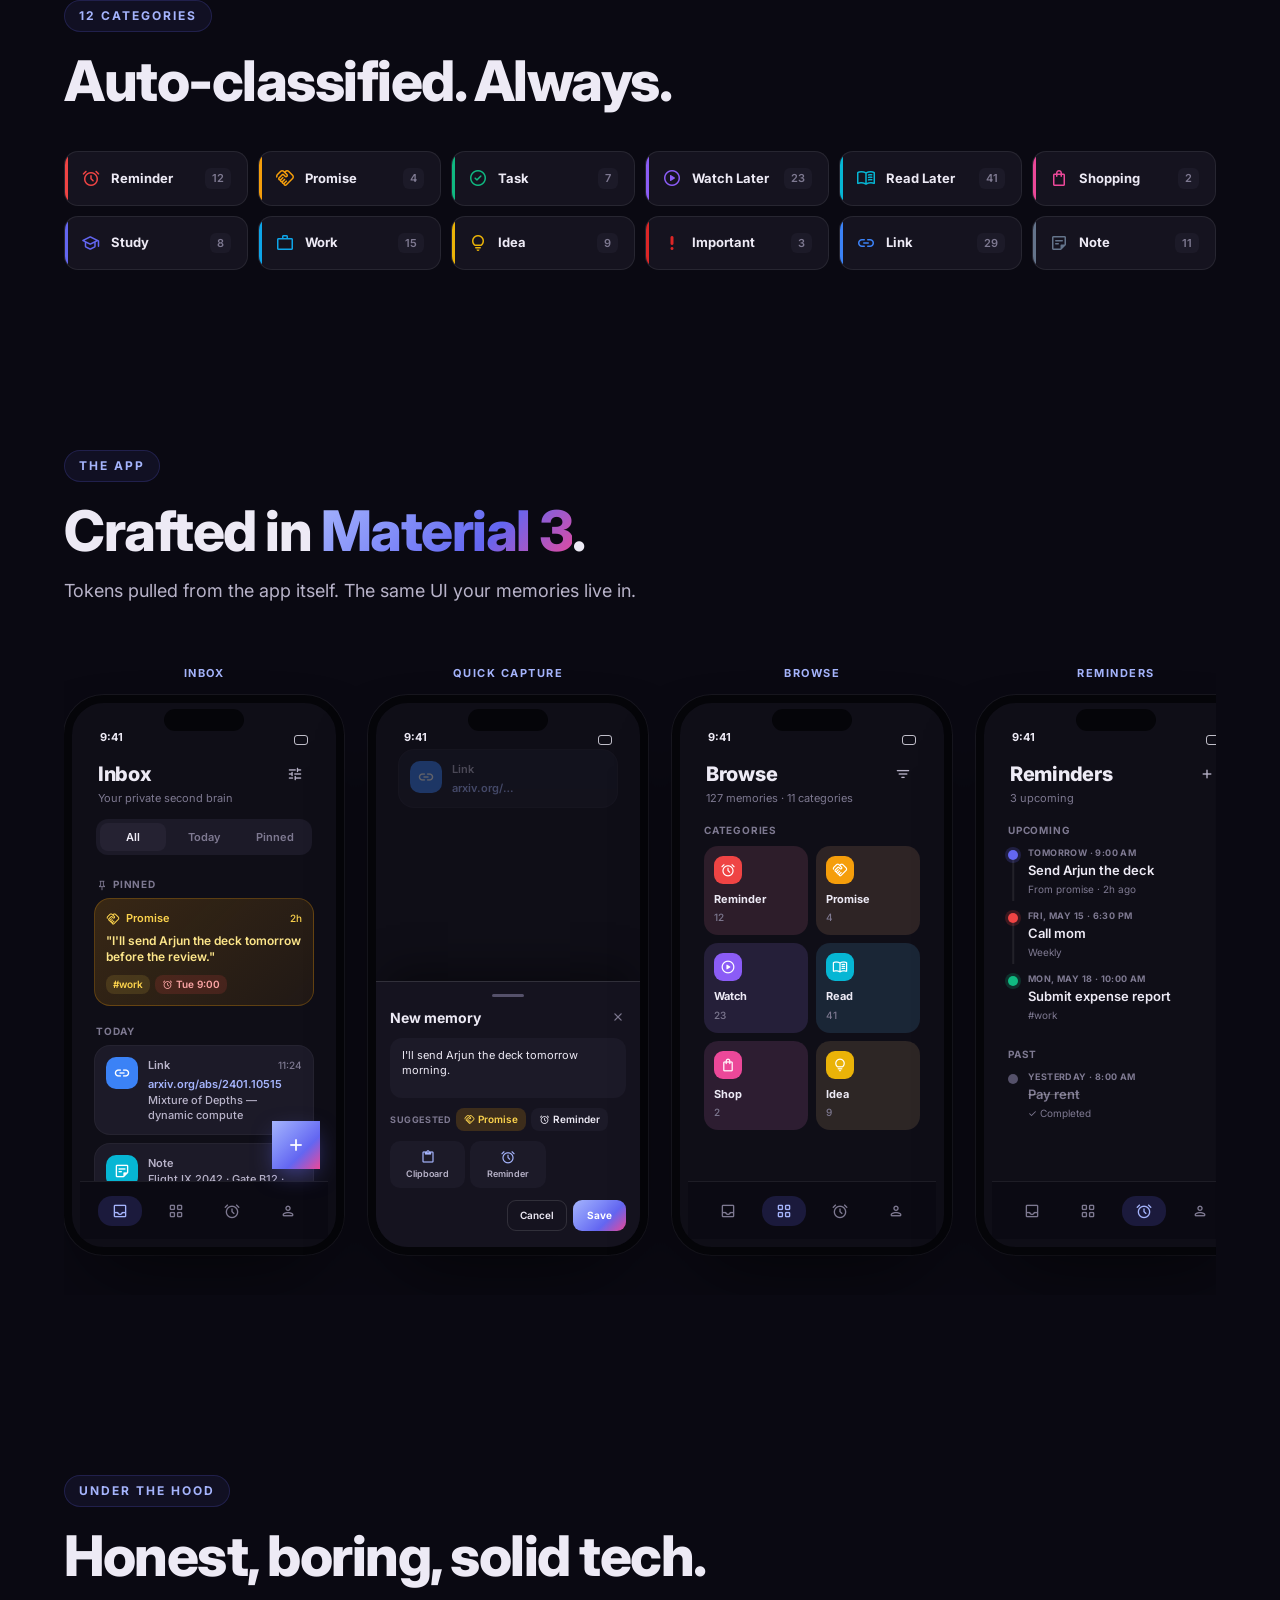
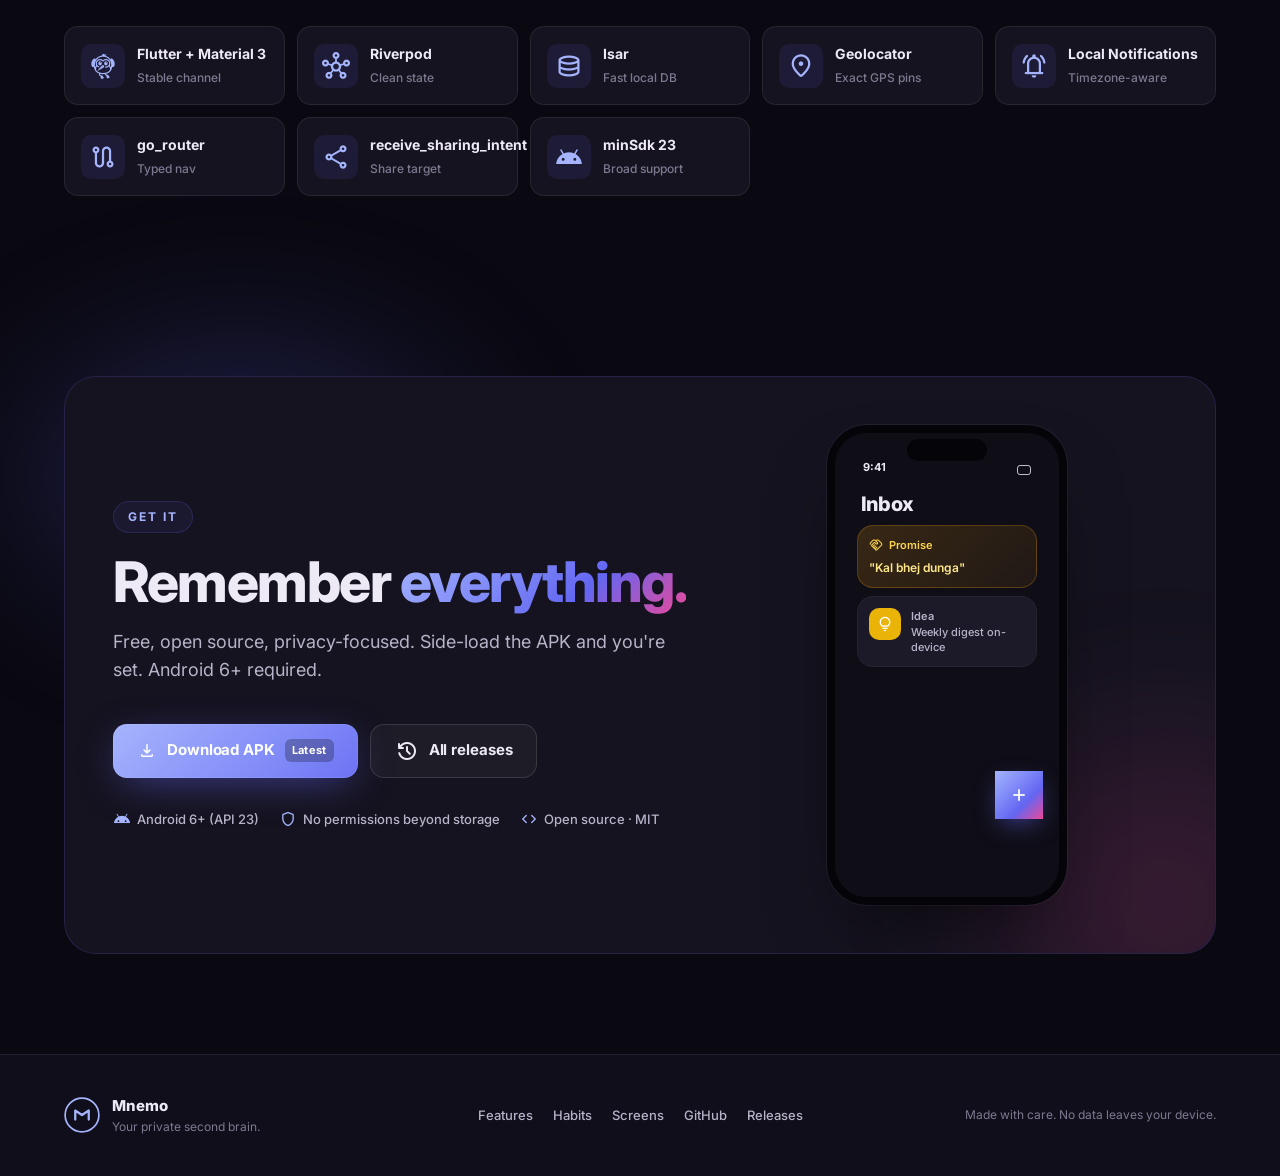
==== commit 0bf75494: "fix: use Photon+Nominatim for location search, fix Firebase duplicate-app crash, remove offline-firs" ====
--- a/docs/index.html
+++ b/docs/index.html
@@ -4,7 +4,7 @@
 <meta charset="utf-8"/>
 <meta name="viewport" content="width=device-width,initial-scale=1"/>
 <title>Mnemo — Your private second brain</title>
-<meta name="description" content="An offline-first universal memory inbox. Saves everything. Runs on-device. No cloud. No accounts."/>
+<meta name="description" content="A universal memory inbox. Saves everything. Cloud sync available. Privacy-focused."/>
 <link rel="preconnect" href="https://fonts.googleapis.com"/>
 <link rel="preconnect" href="https://fonts.gstatic.com" crossorigin/>
 <link href="https://fonts.googleapis.com/css2?family=Inter:wght@400;500;600;700;800;900&family=Instrument+Serif:ital@0;1&display=swap" rel="stylesheet"/>
@@ -48,7 +48,7 @@
     <div class="hero-left">
       <div class="eyebrow">
         <span class="dot-pulse"></span>
-        <span>Offline-first · Android · v1.0</span>
+        <span>Privacy-focused · Android · Cloud sync</span>
       </div>
       <h1 class="hero-title">
         Your private<br/>
@@ -262,9 +262,9 @@
         <p>All data lives on your device. No accounts, no telemetry, no servers. Even if we wanted your memories, we couldn't get them.</p>
       </div>
       <div class="pillar" style="--c1:#6366F1;--c2:#4F46E5">
-        <div class="p-ic"><span class="material-symbols-rounded">wifi_off</span></div>
-        <h3>Fully offline</h3>
-        <p>Classification and scheduled reminders all run locally. Works on the metro, on a flight, or during a blackout.</p>
+        <div class="p-ic"><span class="material-symbols-rounded">cloud_sync</span></div>
+        <h3>Cloud sync</h3>
+        <p>Real-time Firestore sync across devices. Works locally too — your data is always available even without internet.</p>
       </div>
       <div class="pillar" style="--c1:#F59E0B;--c2:#D97706">
         <div class="p-ic"><span class="material-symbols-rounded">bolt</span></div>
@@ -314,8 +314,8 @@
       </div>
       <div class="feat">
         <div class="feat-ic" style="background:#EF4444"><span class="material-symbols-rounded">alarm</span></div>
-        <h4>Offline reminders</h4>
-        <p>Scheduled via flutter_local_notifications. Fires even in airplane mode. Never misses a follow-up.</p>
+        <h4>Smart reminders</h4>
+        <p>Scheduled via local notifications. Fires even in airplane mode. Never misses a follow-up.</p>
       </div>
       <div class="feat">
         <div class="feat-ic" style="background:#EC4899"><span class="material-symbols-rounded">search</span></div>
@@ -360,7 +360,7 @@
       <div class="habits-copy">
         <div class="kicker">Habits</div>
         <h2 class="section-title">Show up, <span class="grad">every day.</span></h2>
-        <p class="section-sub">Mnemo isn't just memory — it's momentum. Build daily habits, track completions, and let Mnemo gently remind you. Built-in, offline, no separate app.</p>
+        <p class="section-sub">Mnemo isn't just memory — it's momentum. Build daily habits, track completions, and let Mnemo gently remind you. Built-in, no separate app needed.</p>
 
         <div class="habit-feats">
           <div class="hf">
@@ -801,7 +801,7 @@
       <div class="cta-left">
         <div class="kicker">Get it</div>
         <h2 class="section-title">Remember <span class="grad">everything.</span></h2>
-        <p class="section-sub">Free, open source, offline. Side-load the APK and you're set. Android 6+ required.</p>
+        <p class="section-sub">Free, open source, privacy-focused. Side-load the APK and you're set. Android 6+ required.</p>
         <div class="hero-ctas">
           <a href="https://github.com/prakash66958-netizen/mnemo/releases/latest/download/app-release.apk" class="btn btn-primary">
             <span class="material-symbols-rounded">download</span>
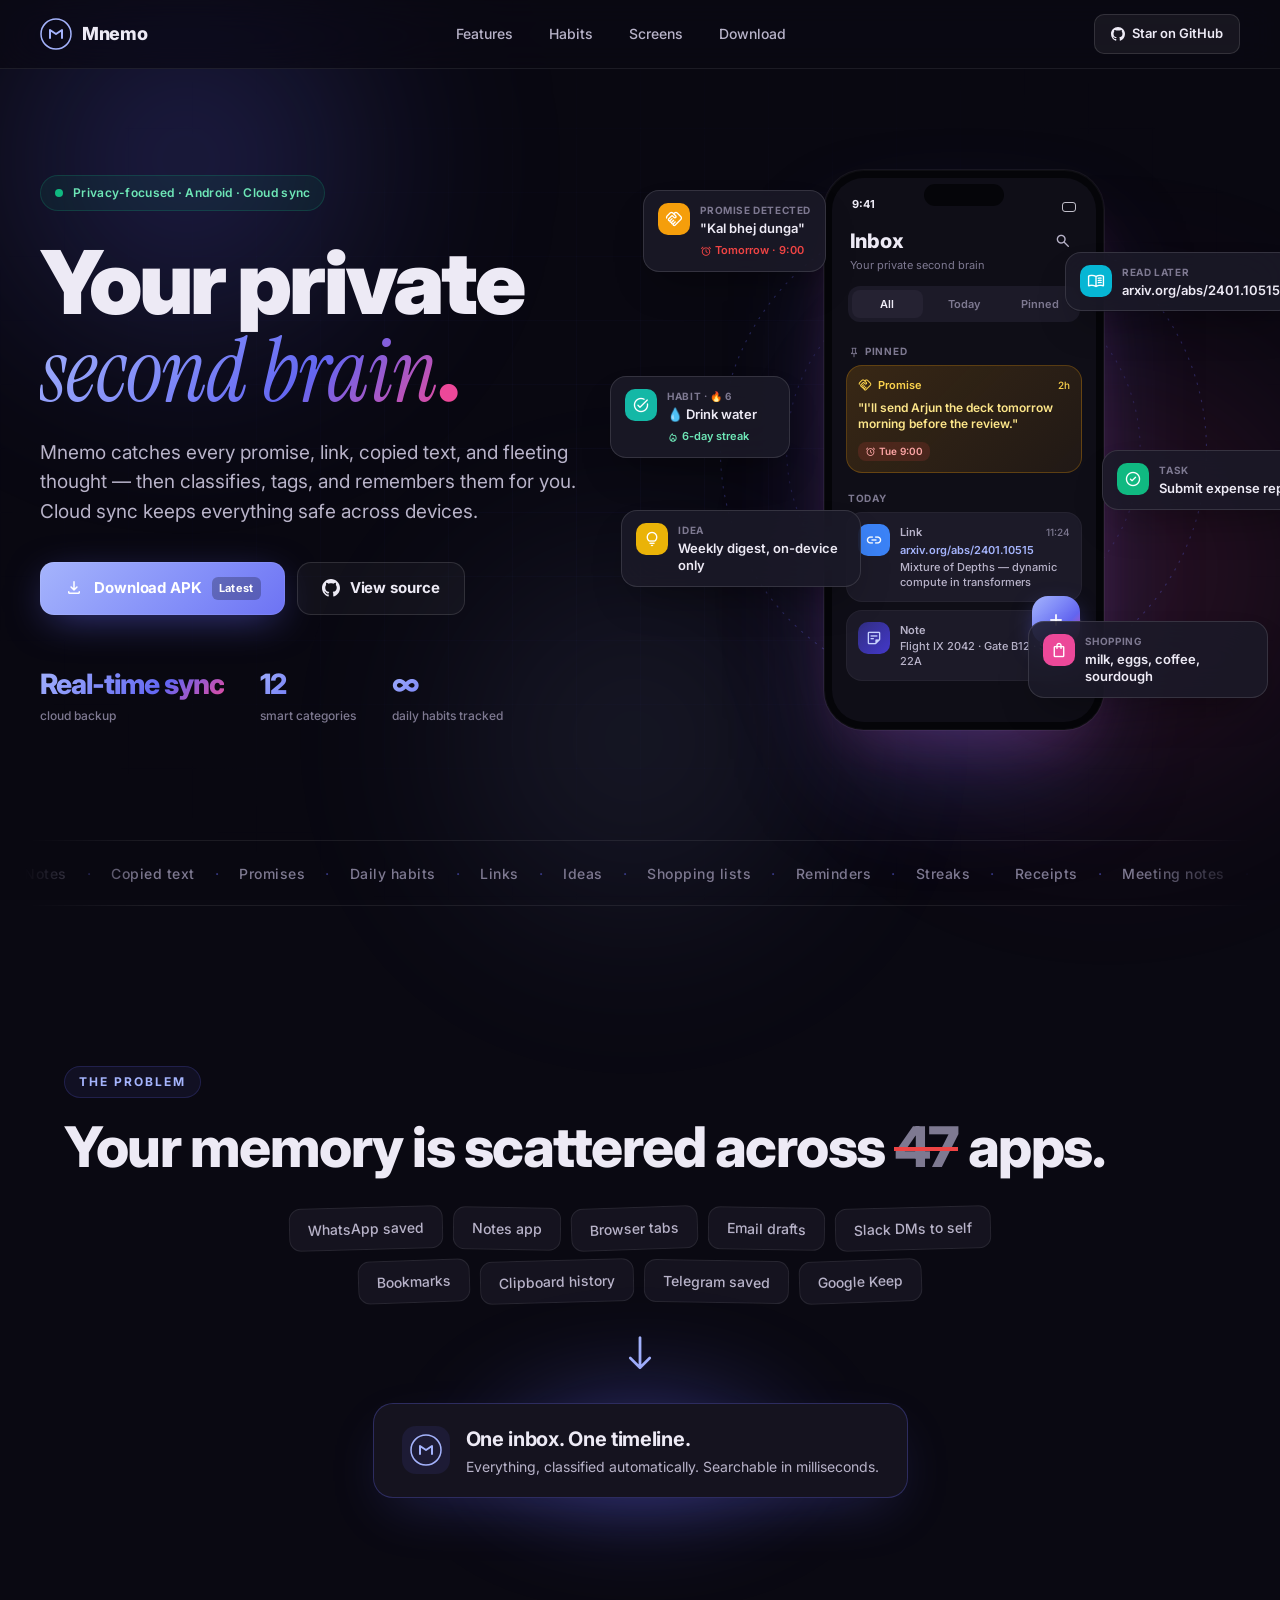
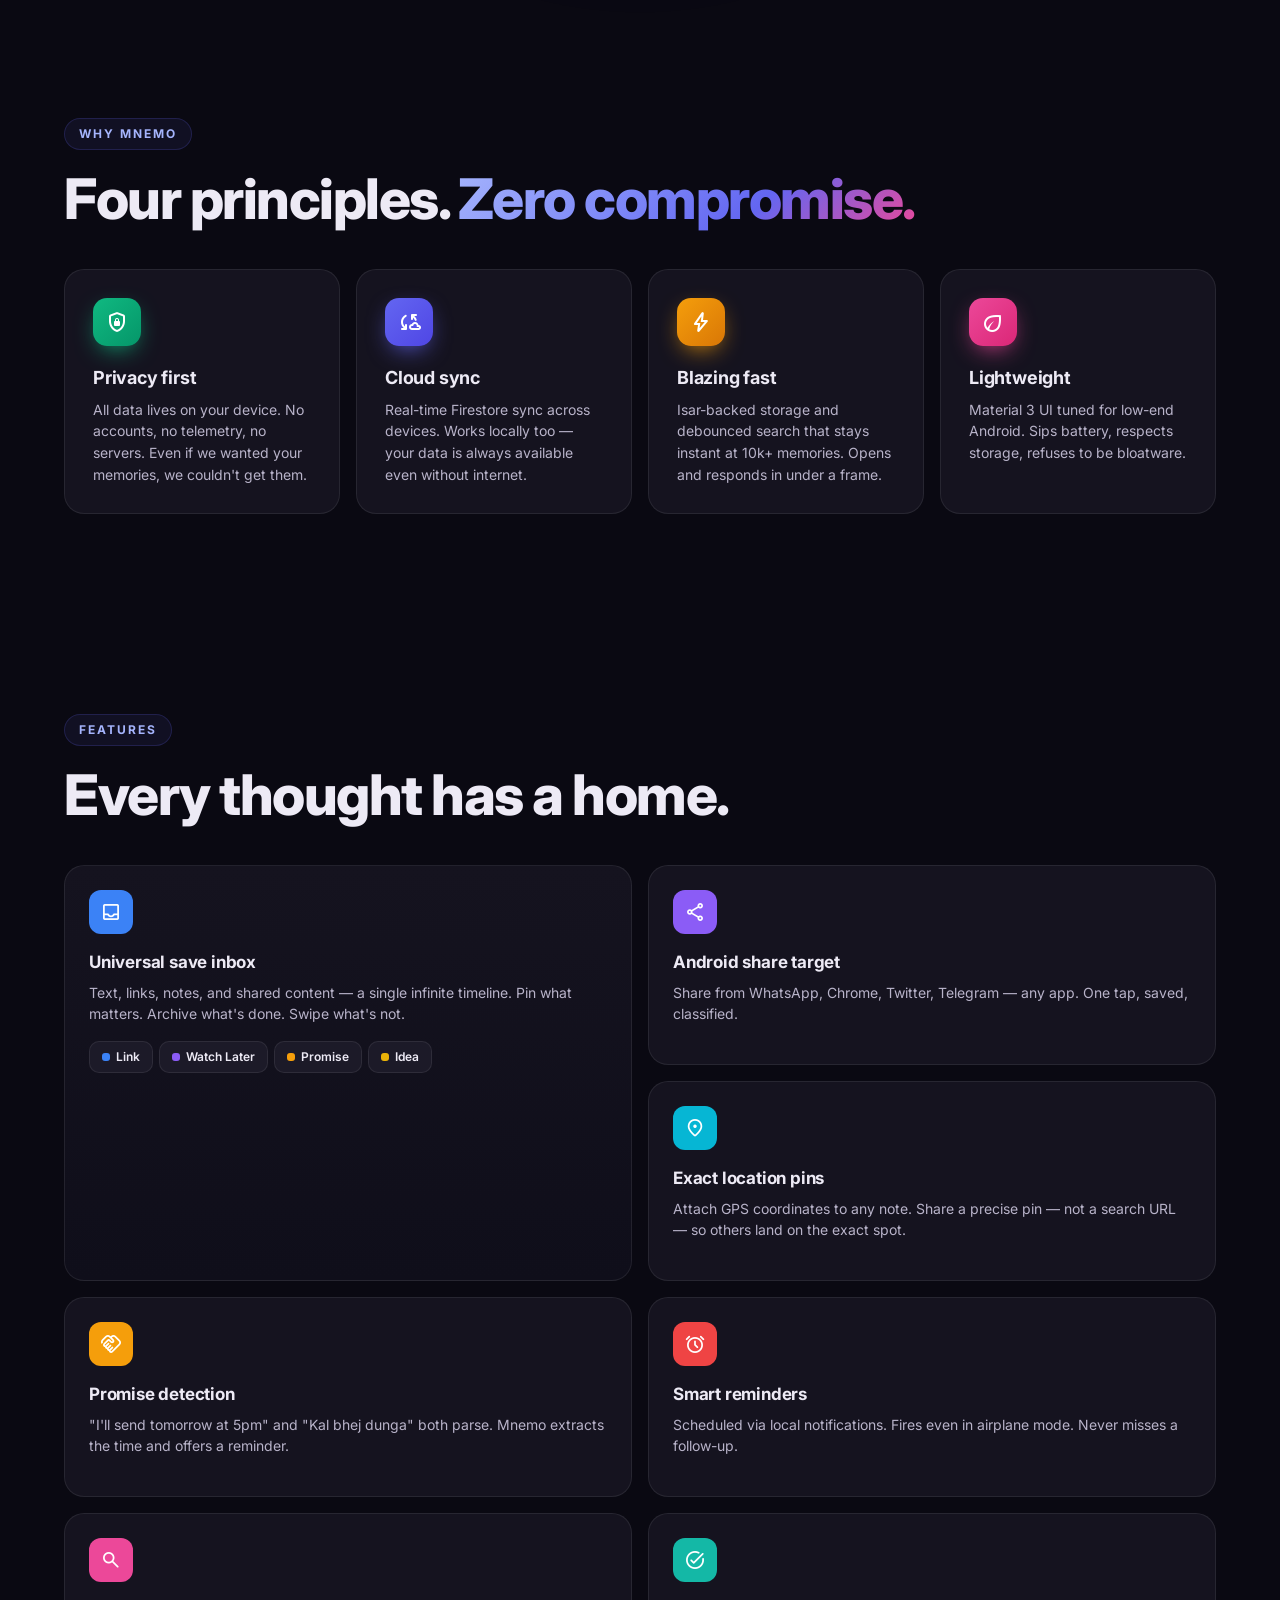
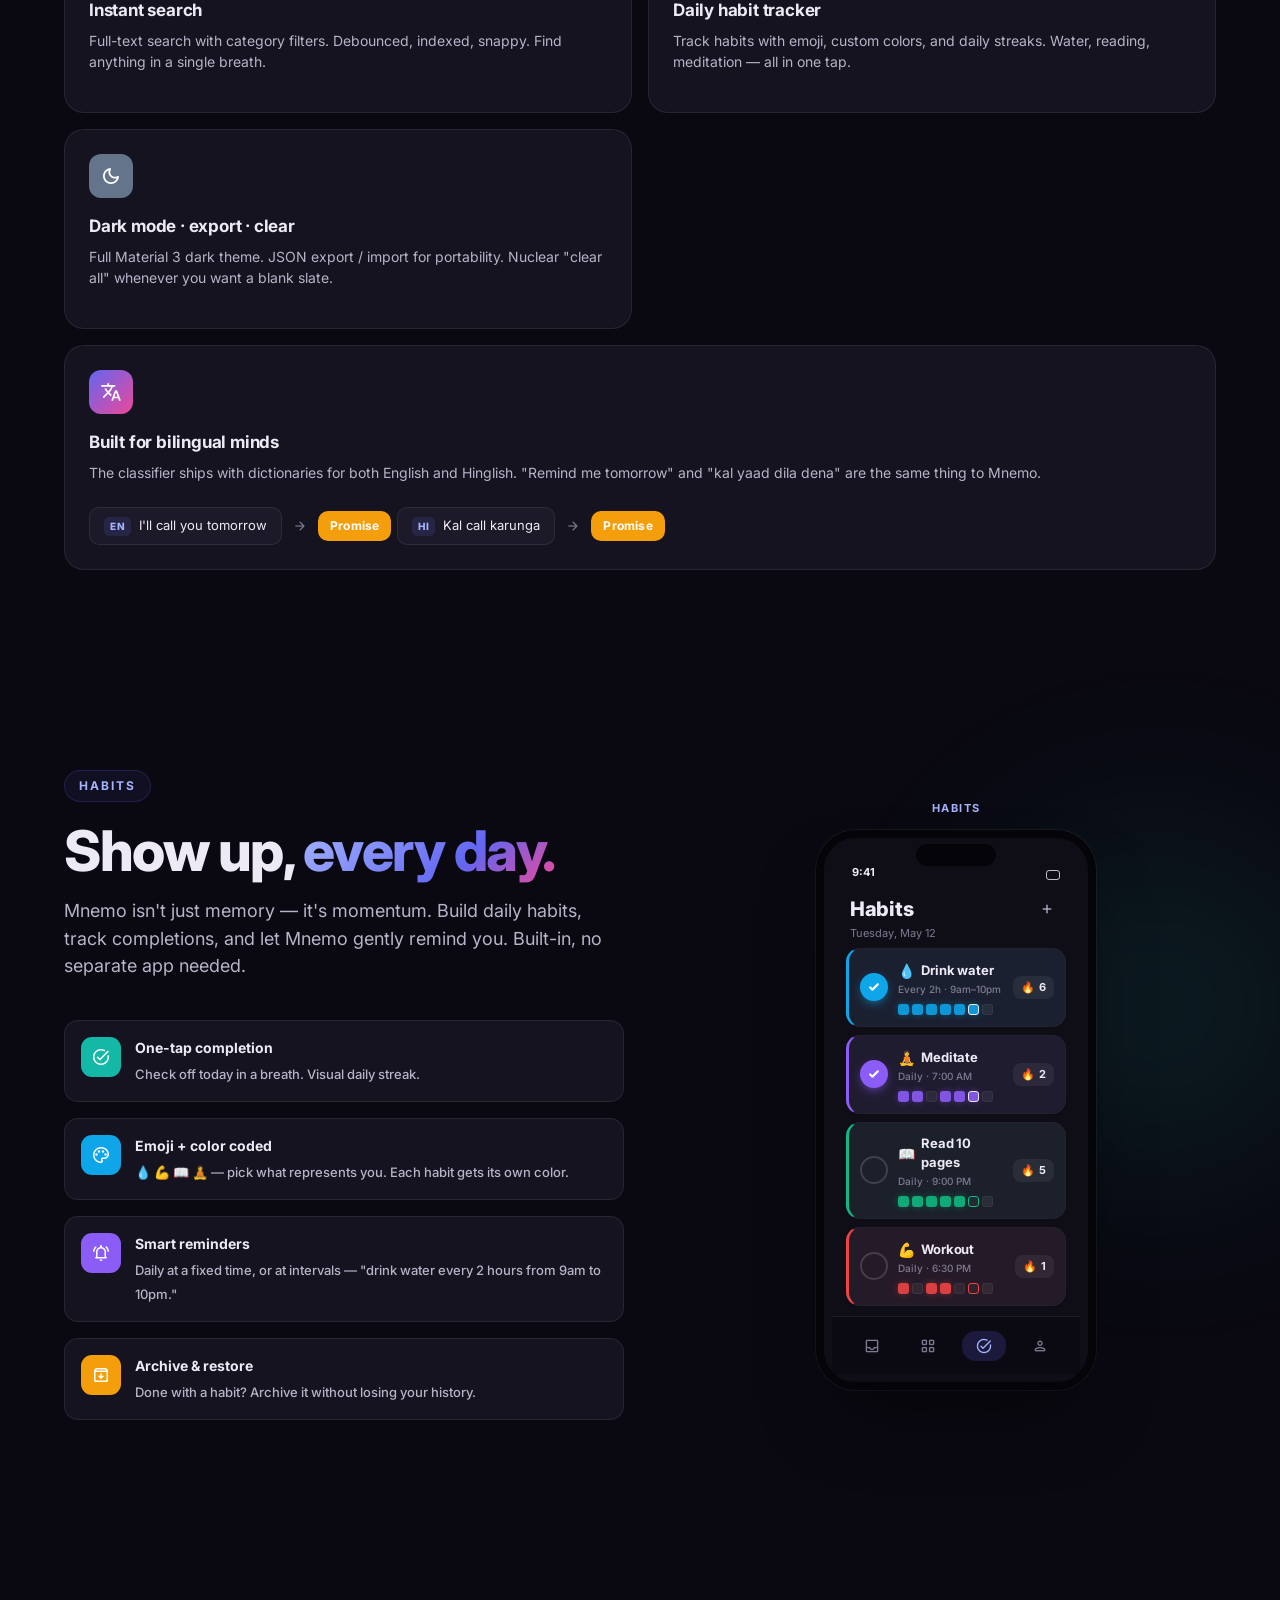
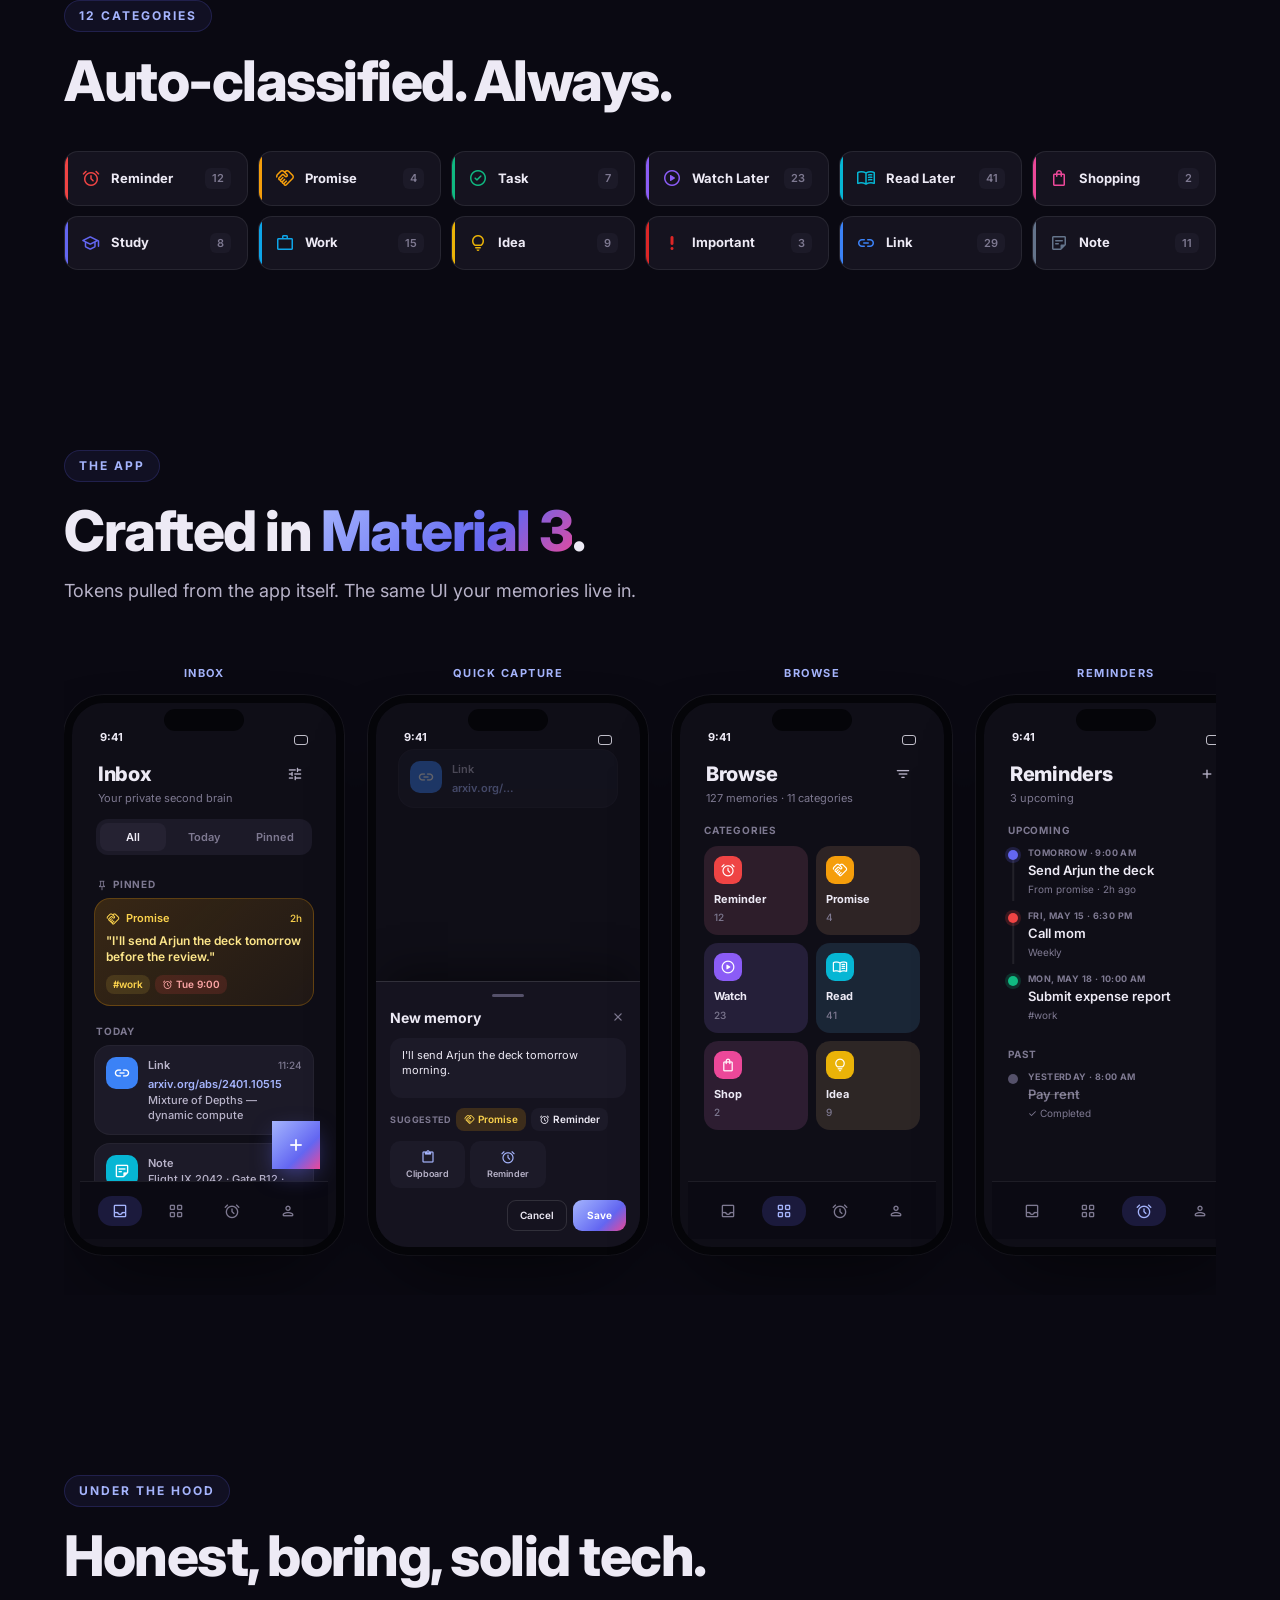
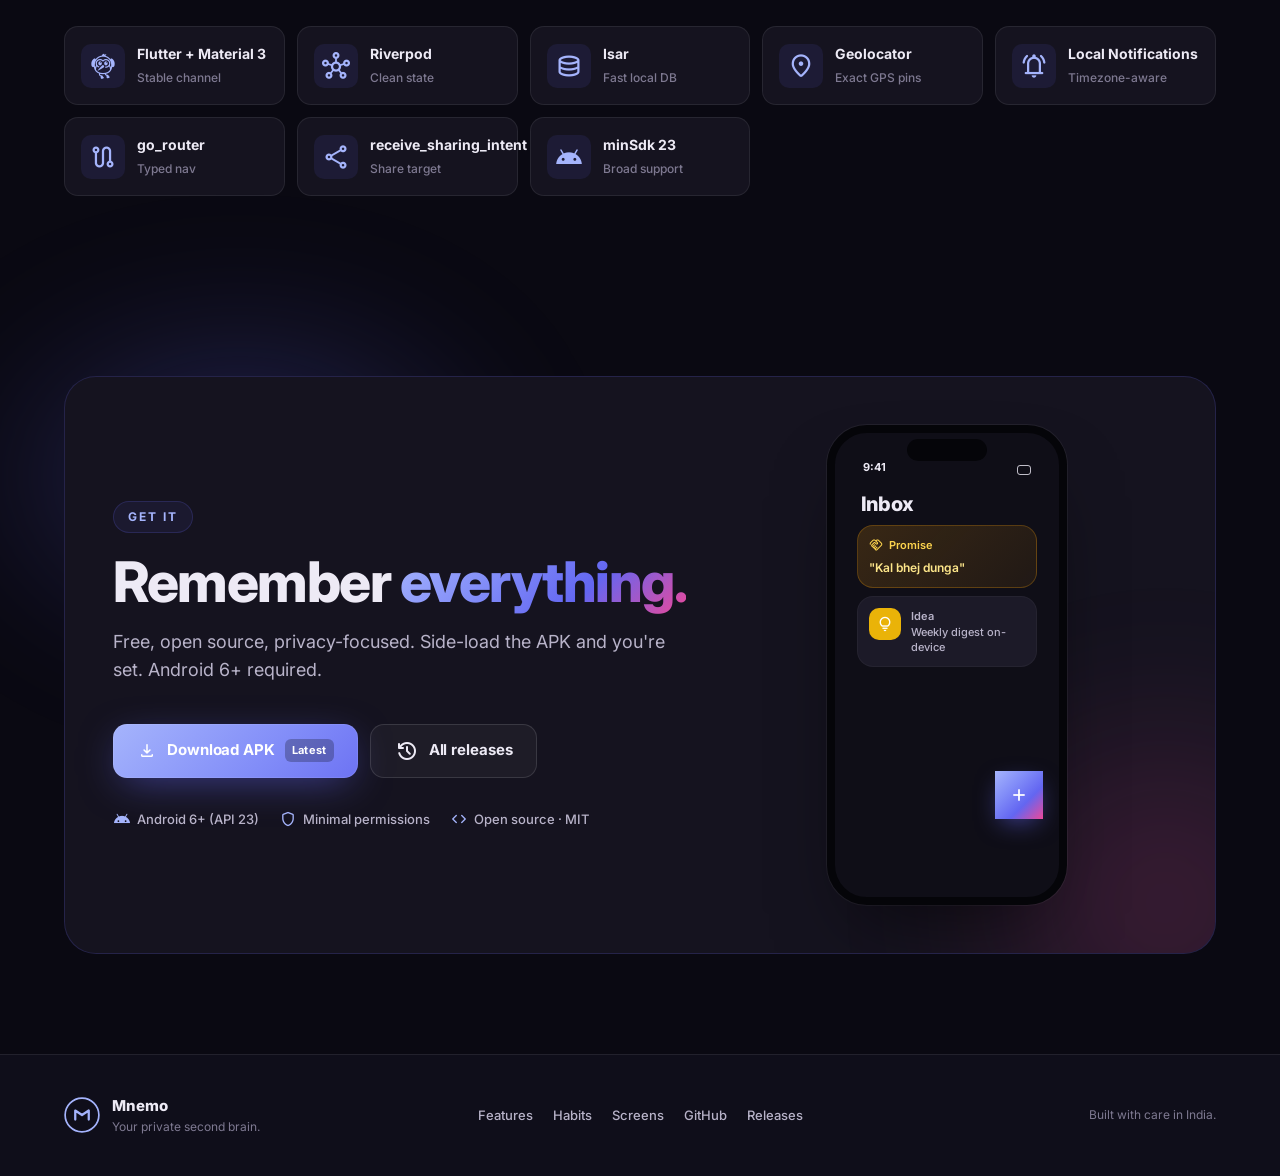
==== commit 2f8dae31: "ui: update landing page content (remove old features, add cloud sync) and improve mobile responsiven" ====
--- a/docs/index.html
+++ b/docs/index.html
@@ -55,13 +55,13 @@
         <span class="serif">second brain</span><span class="accent-dot">.</span>
       </h1>
       <p class="hero-sub">
-        Mnemo catches every promise, link, copied text, and fleeting thought — then classifies, tags, and remembers them on-device. No cloud. No accounts. Nothing leaves your phone.
+        Mnemo catches every promise, link, copied text, and fleeting thought — then classifies, tags, and remembers them for you. Cloud sync keeps everything safe across devices.
       </p>
       <div class="hero-ctas">
         <a href="#download" class="btn btn-primary">
           <span class="material-symbols-rounded">download</span>
           Download APK
-          <span class="btn-ver">2.0</span>
+          <span class="btn-ver">Latest</span>
         </a>
         <a href="https://github.com/prakash66958-netizen/mnemo" target="_blank" rel="noopener" class="btn btn-ghost">
           <svg viewBox="0 0 24 24" width="18" height="18" fill="currentColor"><path d="M12 0c-6.626 0-12 5.373-12 12 0 5.302 3.438 9.8 8.207 11.387.599.111.793-.261.793-.577v-2.234c-3.338.726-4.033-1.416-4.033-1.416-.546-1.387-1.333-1.756-1.333-1.756-1.089-.745.083-.729.083-.729 1.205.084 1.839 1.237 1.839 1.237 1.07 1.834 2.807 1.304 3.492.997.107-.775.418-1.305.762-1.604-2.665-.305-5.467-1.334-5.467-5.931 0-1.311.469-2.381 1.236-3.221-.124-.303-.535-1.524.117-3.176 0 0 1.008-.322 3.301 1.23.957-.266 1.983-.399 3.003-.404 1.02.005 2.047.138 3.006.404 2.291-1.552 3.297-1.23 3.297-1.23.653 1.653.242 2.874.118 3.176.77.84 1.235 1.911 1.235 3.221 0 4.609-2.807 5.624-5.479 5.921.43.372.823 1.102.823 2.222v3.293c0 .319.192.694.801.576 4.765-1.589 8.199-6.086 8.199-11.386 0-6.627-5.373-12-12-12z"/></svg>
@@ -69,7 +69,7 @@
         </a>
       </div>
       <div class="hero-facts">
-        <div class="fact"><span class="fact-num">0</span><span class="fact-lbl">cloud calls</span></div>
+        <div class="fact"><span class="fact-num">Real-time sync</span><span class="fact-lbl">cloud backup</span></div>
         <div class="fact"><span class="fact-num">12</span><span class="fact-lbl">smart categories</span></div>
         <div class="fact"><span class="fact-num">∞</span><span class="fact-lbl">daily habits tracked</span></div>
       </div>
@@ -188,7 +188,7 @@
   <div class="ticker">
     <div class="ticker-track">
       <span>Notes</span><span class="sep">·</span>
-      <span>Chat snippets</span><span class="sep">·</span>
+      <span>Copied text</span><span class="sep">·</span>
       <span>Promises</span><span class="sep">·</span>
       <span>Daily habits</span><span class="sep">·</span>
       <span>Links</span><span class="sep">·</span>
@@ -200,7 +200,7 @@
       <span>Meeting notes</span><span class="sep">·</span>
       <span>Boarding passes</span><span class="sep">·</span>
       <span>Notes</span><span class="sep">·</span>
-      <span>Chat snippets</span><span class="sep">·</span>
+      <span>Copied text</span><span class="sep">·</span>
       <span>Promises</span><span class="sep">·</span>
       <span>Daily habits</span><span class="sep">·</span>
       <span>Links</span><span class="sep">·</span>
@@ -227,7 +227,6 @@
       <div class="scatter-item">Email drafts</div>
       <div class="scatter-item">Slack DMs to self</div>
       <div class="scatter-item">Bookmarks</div>
-      <div class="scatter-item">Camera roll</div>
       <div class="scatter-item">Clipboard history</div>
       <div class="scatter-item">Telegram saved</div>
       <div class="scatter-item">Google Keep</div>
@@ -815,7 +814,7 @@
         </div>
         <div class="cta-meta">
           <div><span class="material-symbols-rounded">android</span>Android 6+ (API 23)</div>
-          <div><span class="material-symbols-rounded">shield</span>No permissions beyond storage</div>
+          <div><span class="material-symbols-rounded">shield</span>Minimal permissions</div>
           <div><span class="material-symbols-rounded">code</span>Open source · MIT</div>
         </div>
       </div>
@@ -867,7 +866,7 @@
       <a href="https://github.com/prakash66958-netizen/mnemo/releases" target="_blank" rel="noopener">Releases</a>
     </div>
     <div class="footer-copy">
-      Made with care. No data leaves your device.
+      Built with care in India.
     </div>
   </div>
 </footer>
--- a/docs/styles.css
+++ b/docs/styles.css
@@ -1168,3 +1168,54 @@
   .habits-copy { max-width: 100%; }
   .habits-phone { order: -1; }
 }
+
+/* ============================================
+   ENHANCED MOBILE STYLES
+   ============================================ */
+@media (max-width: 640px) {
+  .hero-title { font-size: clamp(2rem, 8vw, 3.5rem); }
+  .hero-sub { font-size: 15px; line-height: 1.5; }
+  .hero-facts { flex-wrap: wrap; gap: 12px; }
+  .fact { min-width: 80px; }
+  .hero-ctas { flex-direction: column; gap: 10px; }
+  .hero-ctas .btn { width: 100%; justify-content: center; }
+  
+  .section-title { font-size: clamp(1.5rem, 6vw, 2.5rem); }
+  .section-sub { font-size: 14px; }
+  
+  .pillars-grid { grid-template-columns: 1fr; }
+  .features-grid { grid-template-columns: 1fr !important; }
+  .feat, .feat.big, .feat.wide { grid-column: span 1 !important; }
+  
+  .cats-grid { grid-template-columns: repeat(3, 1fr); gap: 8px; }
+  .cat b { font-size: 11px; }
+  .cat em { font-size: 10px; }
+  
+  .phones { gap: 16px; overflow-x: auto; scroll-snap-type: x mandatory; padding: 0 16px; }
+  .phone { scroll-snap-align: center; min-width: 260px; flex-shrink: 0; }
+  
+  .tech-grid { grid-template-columns: repeat(2, 1fr); gap: 10px; }
+  .tech-card { padding: 12px; }
+  .tech-card b { font-size: 12px; }
+  
+  .cta-card { flex-direction: column; text-align: center; }
+  .cta-right { display: none; }
+  .cta-meta { justify-content: center; flex-wrap: wrap; }
+  
+  .scatter { gap: 8px; }
+  .scatter-item { font-size: 13px; padding: 6px 12px; }
+  
+  .habit-feats { gap: 12px; }
+  .hf { gap: 10px; }
+  .hf b { font-size: 13px; }
+  .hf em { font-size: 12px; }
+  
+  .footer-inner { flex-direction: column; gap: 20px; text-align: center; }
+  .footer-links { flex-wrap: wrap; justify-content: center; }
+}
+
+@media (max-width: 400px) {
+  .cats-grid { grid-template-columns: repeat(2, 1fr); }
+  .tech-grid { grid-template-columns: 1fr; }
+  .nav-cta { display: none; }
+}
